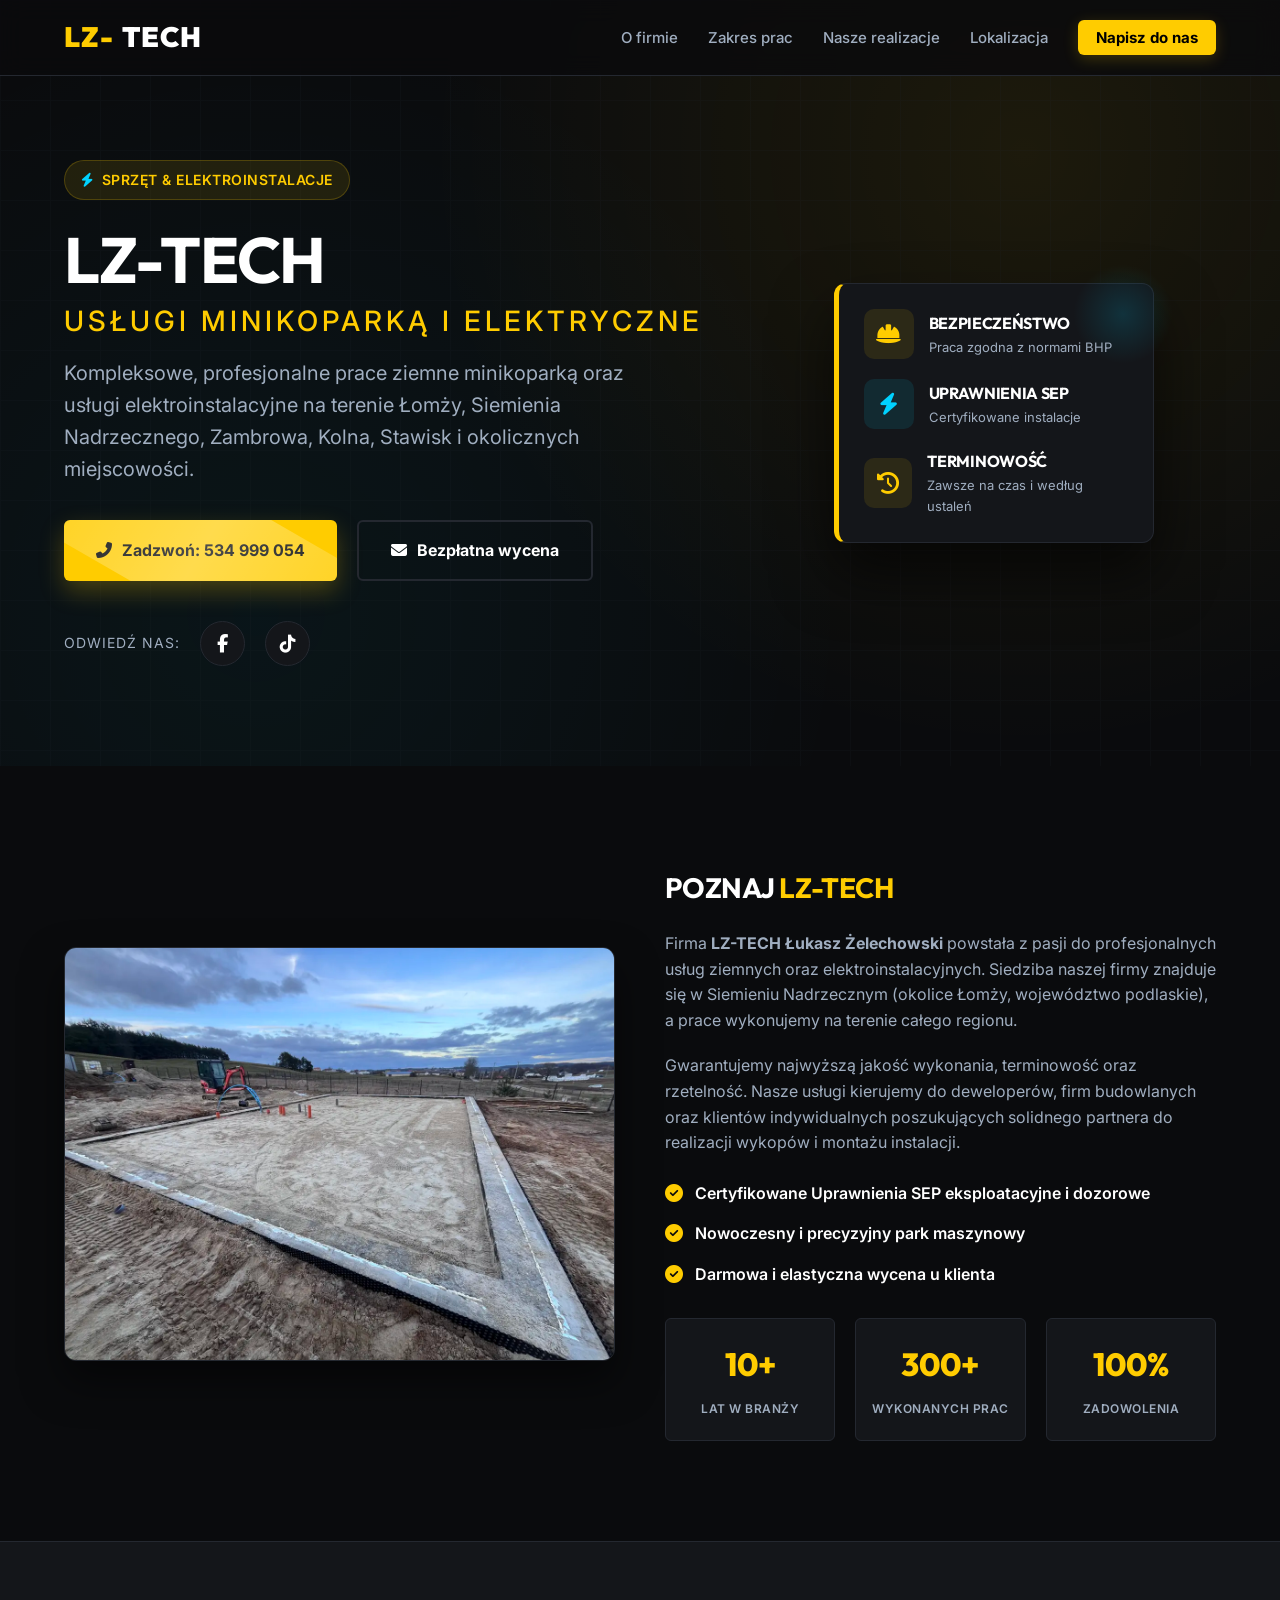
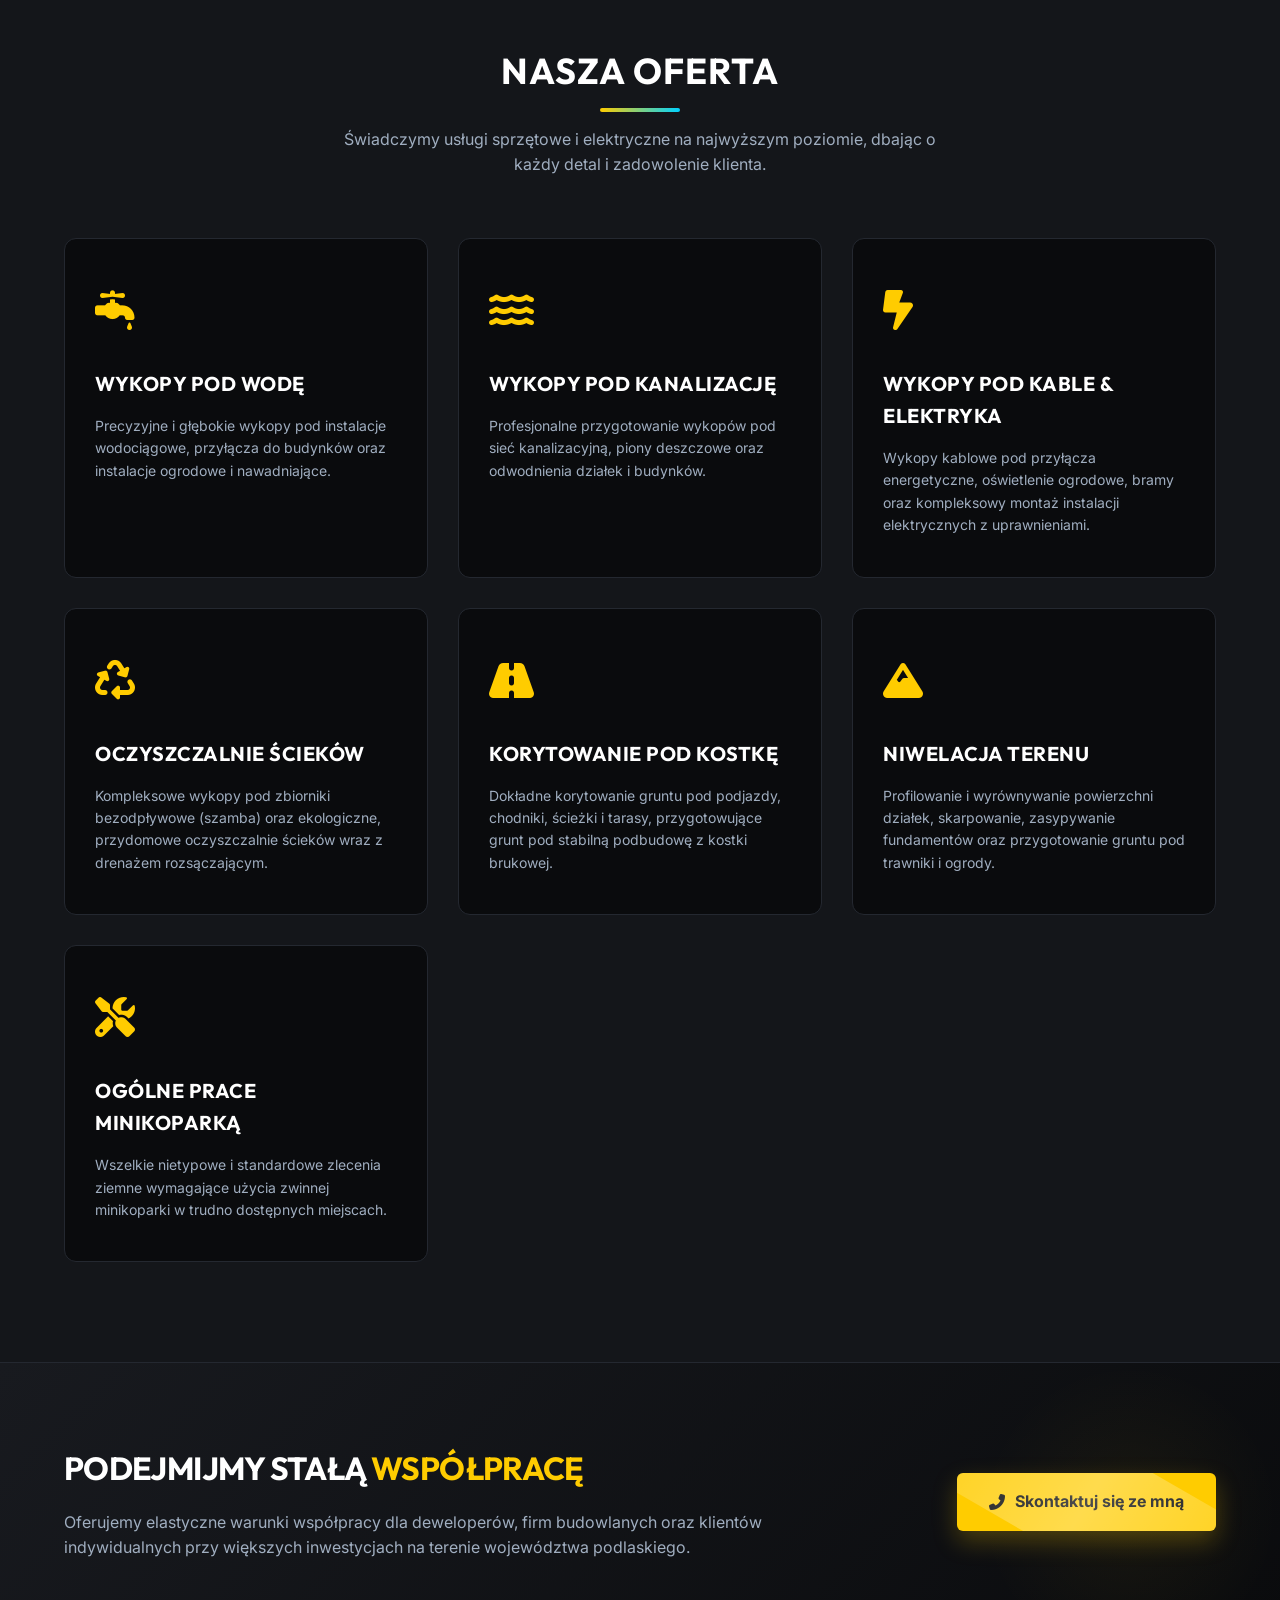
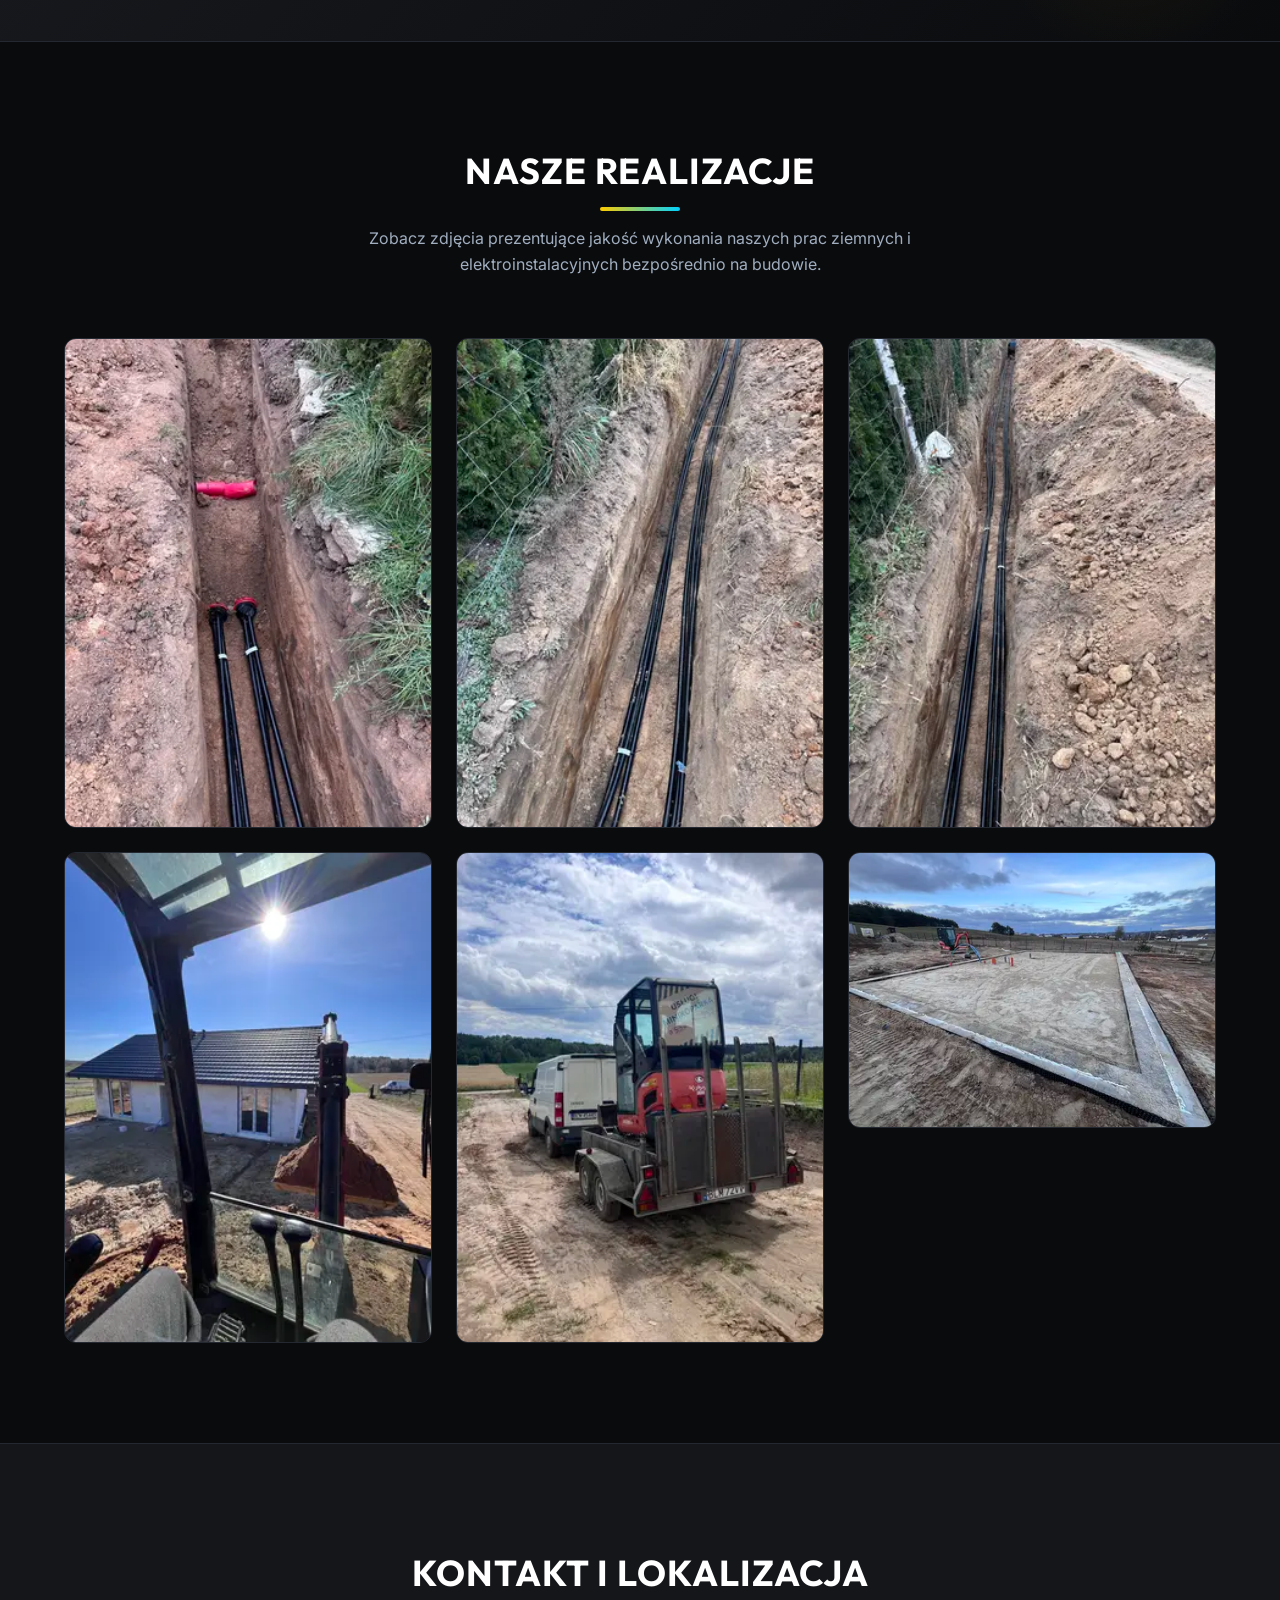
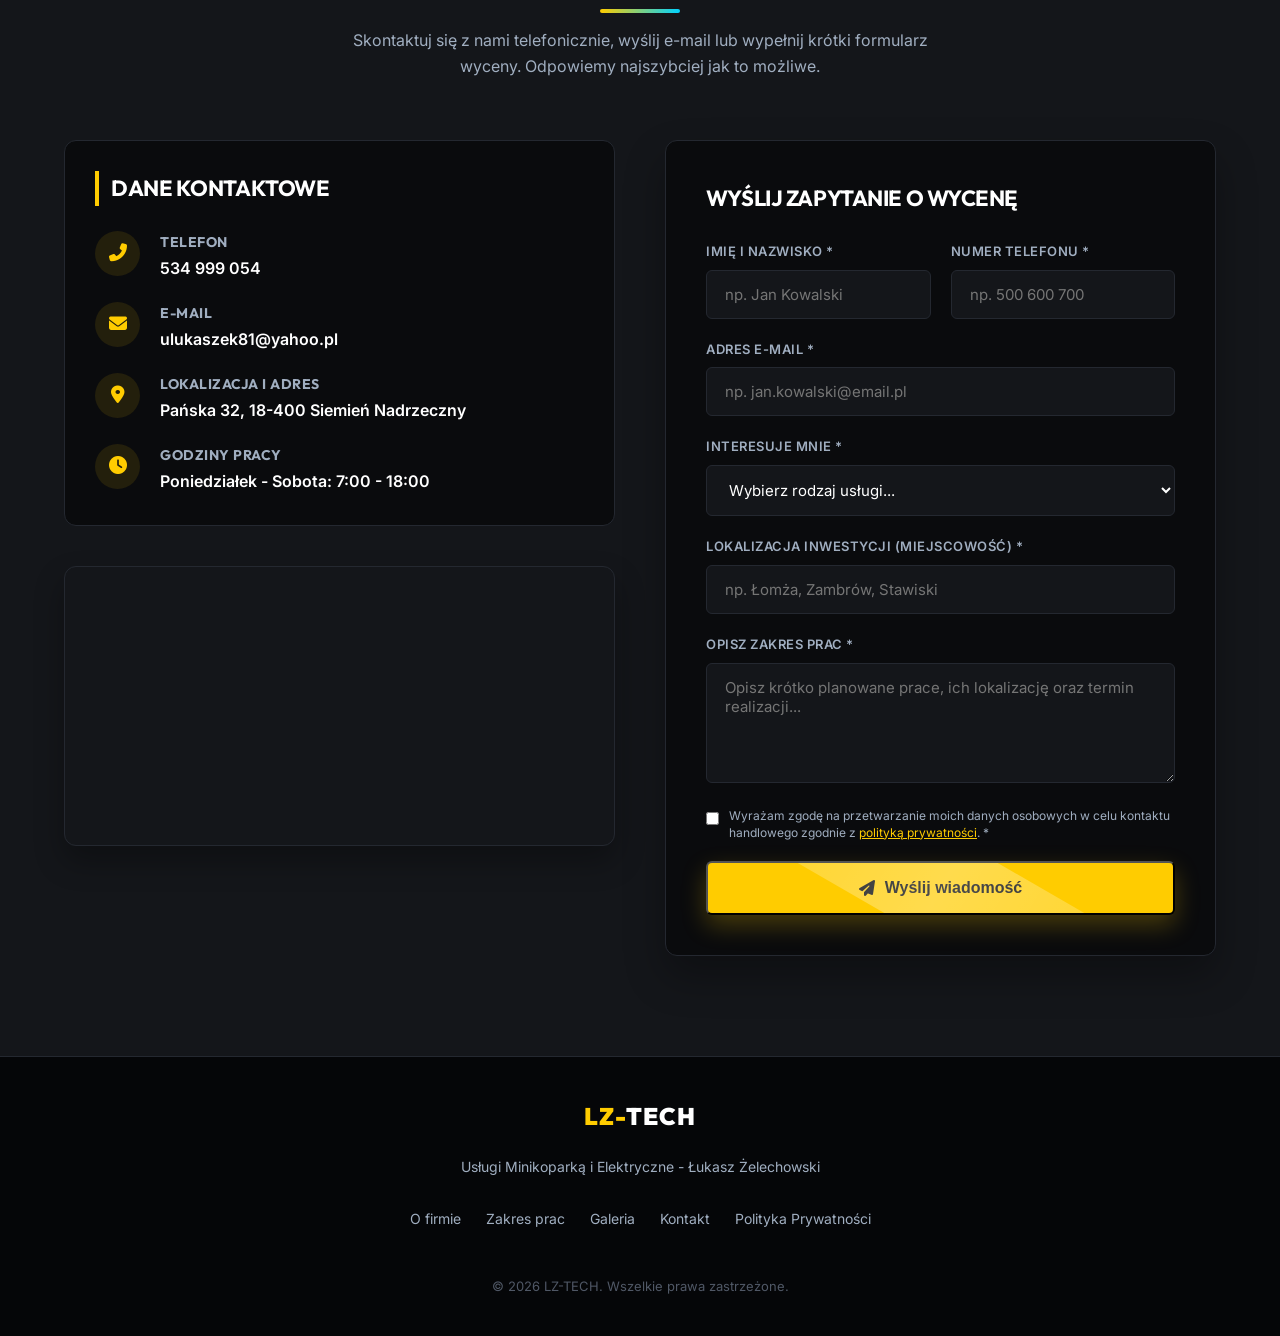
==== index.html @ 99813c1b "Add files via upload" ====
<!DOCTYPE html>
<html lang="pl">
<head>
    <meta charset="UTF-8">
    <meta name="viewport" content="width=device-width, initial-scale=1.0">
    <title>LZ-TECH - Usługi Minikoparką i Elektryczne | Łukasz Żelechowski</title>
    
    <!-- SEO Meta Tags -->
    <meta name="description" content="Profesjonalne usługi minikoparką i instalacje elektryczne. Wykopy pod przyłącza, kanalizację, kable, niwelacja terenu i kompleksowa elektryka. Zadzwoń: 534 999 054.">
    <meta name="keywords" content="minikoparka, usługi minikoparką, elektryk, usługi elektryczne, wykopy pod wodę, kanalizacja, kable, przyłącza elektryczne, niwelacja terenu, Siemień Nadrzeczny, podlaskie, łomża, zambrow, wysokie mazowieckie, stawiski, kolno, sztabin, grajewo, mońki">
    <meta name="author" content="Łukasz Żelechowski">
    <meta name="robots" content="index, follow">

    <!-- Fonts & Icons -->
    <link href="https://fonts.googleapis.com/css2?family=Inter:wght@300;400;500;600;700&family=Outfit:wght@400;600;700;800;900&display=swap" rel="stylesheet">
    <link rel="stylesheet" href="https://cdnjs.cloudflare.com/ajax/libs/font-awesome/6.5.1/css/all.min.css" integrity="sha512-DTOQO9RWCH3ppGqcWaEA1BIZOC6xxalwEsw9c2QQeAIftl+Vegovlnee1c9QX4TctnWMn13TZye+giMm8e2LwA==" crossorigin="anonymous" referrerpolicy="no-referrer" />

    <!-- External Stylesheet -->
    <link rel="stylesheet" href="style.css">

    <!-- Schema.org LocalBusiness Structured Data -->
    <script type="application/ld+json">
    {
      "@context": "https://schema.org",
      "@type": "LocalBusiness",
      "name": "LZ-TECH Łukasz Żelechowski",
      "image": "https://lz-tech.pages.dev/images/1.webp",
      "url": "https://lz-tech.pages.dev/",
      "telephone": "+48534999054",
      "email": "ulukaszek81@yahoo.pl",
      "address": {
        "@type": "PostalAddress",
        "streetAddress": "Pańska 32",
        "addressLocality": "Siemień Nadrzeczny",
        "postalCode": "18-400",
        "addressRegion": "podlaskie",
        "addressCountry": "PL"
      },
      "geo": {
        "@type": "GeoCoordinates",
        "latitude": "53.1311",
        "longitude": "22.1642"
      },
      "openingHoursSpecification": [
        {
          "@type": "OpeningHoursSpecification",
          "dayOfWeek": ["Monday","Tuesday","Wednesday","Thursday","Friday","Saturday"],
          "opens": "07:00",
          "closes": "18:00"
        }
      ],
      "priceRange": "$$",
      "serviceType": ["Usługi minikoparką", "Instalacje elektryczne", "Wykopy", "Niwelacja terenu", "Korytowanie pod kostkę"]
    }
    </script>

    <!-- Open Graph / Facebook -->
    <meta property="og:type" content="business.business">
    <meta property="og:title" content="LZ-TECH | Minikoparka Łomża, Wykopy, Elektryk Podlaskie">
    <meta property="og:description" content="Profesjonalne usługi minikoparką i instalacje elektryczne. Wykopy pod przyłącza, drenaże, kanalizację, kable. Łomża i okolice. Zadzwoń: 534 999 054.">
    <meta property="og:image" content="https://lz-tech.pages.dev/images/og-image.jpg">
    <meta property="og:url" content="https://lz-tech.pages.dev/">

    <!-- Twitter -->
    <meta name="twitter:card" content="summary_large_image">
    <meta name="twitter:title" content="LZ-TECH | Minikoparka Łomża, Wykopy, Elektryk Podlaskie">
    <meta name="twitter:description" content="Usługi minikoparką i instalacje elektryczne na terenie Łomży, Zambrowa i okolic.">
    <meta name="twitter:image" content="https://lz-tech.pages.dev/images/og-image.jpg">

    <!-- Favicon -->
    <link rel="icon" type="image/png" href="favicon.png">
    <link rel="apple-touch-icon" href="favicon.png">

    <!-- Preconnect / DNS Prefetch -->
    <link rel="preconnect" href="https://fonts.googleapis.com">
    <link rel="preconnect" href="https://fonts.gstatic.com" crossorigin>
    <link rel="preconnect" href="https://cdnjs.cloudflare.com" crossorigin>
    <link rel="dns-prefetch" href="https://maps.googleapis.com">
    <link rel="dns-prefetch" href="https://maps.google.com">
</head>
<body>

    <!-- Nawigacja -->
    <nav id="navbar">
        <div class="container nav-container">
            <a href="#" class="logo">LZ-<span>TECH</span></a>
            <button class="menu-toggle" id="menuToggle" aria-label="Przełącz menu">
                <i class="fas fa-bars"></i>
            </button>
            <ul class="nav-links" id="navLinks">
                <li><a href="#o-firmie">O firmie</a></li>
                <li><a href="#uslugi">Zakres prac</a></li>
                <li><a href="#galeria">Nasze realizacje</a></li>
                <li><a href="#kontakt">Lokalizacja</a></li>
                <li><a href="#kontakt-form" class="nav-btn">Napisz do nas</a></li>
            </ul>
        </div>
    </nav>

    <!-- Sekcja Hero -->
    <header class="hero">
        <div class="container hero-content">
            <div class="hero-text">
                <div class="hero-badge">
                    <i class="fas fa-bolt"></i> Sprzęt & Elektroinstalacje
                </div>
                <h1>LZ-TECH<span>Usługi Minikoparką i Elektryczne</span></h1>
                <p class="lead">Kompleksowe, profesjonalne prace ziemne minikoparką oraz usługi elektroinstalacyjne na terenie Łomży, Siemienia Nadrzecznego, Zambrowa, Kolna, Stawisk i okolicznych miejscowości.</p>
                <div class="hero-actions">
                    <a href="tel:534999054" class="btn btn-primary">
                        <i class="fas fa-phone-alt"></i> Zadzwoń: 534 999 054
                    </a>
                    <a href="#kontakt-form" class="btn btn-secondary">
                        <i class="fas fa-envelope"></i> Bezpłatna wycena
                    </a>
                </div>
                <div class="hero-socials">
                    <span>Odwiedź nas:</span>
                    <a href="https://www.facebook.com/profile.php?id=100002462607617&locale=pl_PL" target="_blank" rel="noopener noreferrer" class="social-link" aria-label="Facebook">
                        <i class="fab fa-facebook-f"></i>
                    </a>
                    <a href="https://www.tiktok.com/@badnewsakasz?_r=1&_t=ZN-97qMqDeiDck" target="_blank" rel="noopener noreferrer" class="social-link" aria-label="TikTok">
                        <i class="fab fa-tiktok"></i>
                    </a>
                </div>
            </div>
            
            <div class="hero-graphic">
                <div class="graphic-badge">
                    <div class="graphic-item">
                        <div class="graphic-icon"><i class="fas fa-hard-hat"></i></div>
                        <div class="graphic-details">
                            <h4>Bezpieczeństwo</h4>
                            <p>Praca zgodna z normami BHP</p>
                        </div>
                    </div>
                    <div class="graphic-item">
                        <div class="graphic-icon blue"><i class="fas fa-bolt"></i></div>
                        <div class="graphic-details">
                            <h4>Uprawnienia SEP</h4>
                            <p>Certyfikowane instalacje</p>
                        </div>
                    </div>
                    <div class="graphic-item">
                        <div class="graphic-icon"><i class="fas fa-history"></i></div>
                        <div class="graphic-details">
                            <h4>Terminowość</h4>
                            <p>Zawsze na czas i według ustaleń</p>
                        </div>
                    </div>
                </div>
            </div>
        </div>
    </header>

    <main>
        <!-- Sekcja O Firmie -->
        <section id="o-firmie" class="about-sec">
            <div class="container">
                <div class="about-grid">
                    <div class="about-img-container reveal">
                        <img src="images/IMG_2019.webp" alt="Łukasz Żelechowski LZ-TECH - Usługi Minikoparką i Instalacje Elektryczne" width="600" height="450" loading="lazy">
                    </div>
                    <div class="about-text reveal">
                        <h3>Poznaj <span>LZ-TECH</span></h3>
                        <p>Firma <strong>LZ-TECH Łukasz Żelechowski</strong> powstała z pasji do profesjonalnych usług ziemnych oraz elektroinstalacyjnych. Siedziba naszej firmy znajduje się w Siemieniu Nadrzecznym (okolice Łomży, województwo podlaskie), a prace wykonujemy na terenie całego regionu.</p>
                        <p>Gwarantujemy najwyższą jakość wykonania, terminowość oraz rzetelność. Nasze usługi kierujemy do deweloperów, firm budowlanych oraz klientów indywidualnych poszukujących solidnego partnera do realizacji wykopów i montażu instalacji.</p>
                        
                        <div class="about-features">
                            <div class="about-feature-item">
                                <i class="fas fa-check-circle"></i>
                                <span>Certyfikowane Uprawnienia SEP eksploatacyjne i dozorowe</span>
                            </div>
                            <div class="about-feature-item">
                                <i class="fas fa-check-circle"></i>
                                <span>Nowoczesny i precyzyjny park maszynowy</span>
                            </div>
                            <div class="about-feature-item">
                                <i class="fas fa-check-circle"></i>
                                <span>Darmowa i elastyczna wycena u klienta</span>
                            </div>
                        </div>

                        <div class="about-counters">
                            <div class="counter-card">
                                <span class="number">10+</span>
                                <span class="label">Lat w branży</span>
                            </div>
                            <div class="counter-card">
                                <span class="number">300+</span>
                                <span class="label">Wykonanych prac</span>
                            </div>
                            <div class="counter-card">
                                <span class="number">100%</span>
                                <span class="label">Zadowolenia</span>
                            </div>
                        </div>
                    </div>
                </div>
            </div>
        </section>

        <!-- Sekcja Usług -->
        <section id="uslugi" class="services">
            <div class="container">
                <div class="section-header reveal">
                    <h2>Nasza Oferta</h2>
                    <p>Świadczymy usługi sprzętowe i elektryczne na najwyższym poziomie, dbając o każdy detal i zadowolenie klienta.</p>
                </div>
                
                <div class="services-grid">
                    <div class="service-card reveal">
                        <div class="card-icon"><i class="fas fa-faucet-drip"></i></div>
                        <h3>Wykopy pod wodę</h3>
                        <p>Precyzyjne i głębokie wykopy pod instalacje wodociągowe, przyłącza do budynków oraz instalacje ogrodowe i nawadniające.</p>
                    </div>
                    
                    <div class="service-card reveal">
                        <div class="card-icon"><i class="fas fa-water"></i></div>
                        <h3>Wykopy pod kanalizację</h3>
                        <p>Profesjonalne przygotowanie wykopów pod sieć kanalizacyjną, piony deszczowe oraz odwodnienia działek i budynków.</p>
                    </div>
                    
                    <div class="service-card electrical reveal">
                        <div class="card-icon"><i class="fas fa-bolt-lightning"></i></div>
                        <h3>Wykopy pod kable & Elektryka</h3>
                        <p>Wykopy kablowe pod przyłącza energetyczne, oświetlenie ogrodowe, bramy oraz kompleksowy montaż instalacji elektrycznych z uprawnieniami.</p>
                    </div>
                    
                    <div class="service-card reveal">
                        <div class="card-icon"><i class="fas fa-recycle"></i></div>
                        <h3>Oczyszczalnie ścieków</h3>
                        <p>Kompleksowe wykopy pod zbiorniki bezodpływowe (szamba) oraz ekologiczne, przydomowe oczyszczalnie ścieków wraz z drenażem rozsączającym.</p>
                    </div>
                    
                    <div class="service-card reveal">
                        <div class="card-icon"><i class="fas fa-road"></i></div>
                        <h3>Korytowanie pod kostkę</h3>
                        <p>Dokładne korytowanie gruntu pod podjazdy, chodniki, ścieżki i tarasy, przygotowujące grunt pod stabilną podbudowę z kostki brukowej.</p>
                    </div>
                    
                    <div class="service-card reveal">
                        <div class="card-icon"><i class="fas fa-mountain"></i></div>
                        <h3>Niwelacja terenu</h3>
                        <p>Profilowanie i wyrównywanie powierzchni działek, skarpowanie, zasypywanie fundamentów oraz przygotowanie gruntu pod trawniki i ogrody.</p>
                    </div>
                    
                    <div class="service-card reveal">
                        <div class="card-icon"><i class="fas fa-screwdriver-wrench"></i></div>
                        <h3>Ogólne prace minikoparką</h3>
                        <p>Wszelkie nietypowe i standardowe zlecenia ziemne wymagające użycia zwinnej minikoparki w trudno dostępnych miejscach.</p>
                    </div>
                </div>
            </div>
        </section>

        <!-- Baner informacyjny -->
        <section class="info-banner-sec">
            <div class="container banner-content">
                <div class="banner-text reveal">
                    <h3>Podejmijmy stałą <span>współpracę</span></h3>
                    <p>Oferujemy elastyczne warunki współpracy dla deweloperów, firm budowlanych oraz klientów indywidualnych przy większych inwestycjach na terenie województwa podlaskiego.</p>
                </div>
                <div class="banner-btn reveal">
                    <a href="tel:534999054" class="btn btn-primary">
                        <i class="fas fa-phone-alt"></i> Skontaktuj się ze mną
                    </a>
                </div>
            </div>
        </section>

        <!-- Sekcja Galeria -->
        <section id="galeria" class="gallery-sec">
            <div class="container">
                <div class="section-header reveal">
                    <h2>Nasze realizacje</h2>
                    <p>Zobacz zdjęcia prezentujące jakość wykonania naszych prac ziemnych i elektroinstalacyjnych bezpośrednio na budowie.</p>
                </div>
                
                <div class="gallery-grid">
                    <!-- Obrazek 1 -->
                    <div class="gallery-item reveal" data-full="images/1.webp" data-caption="Precyzyjne korytowanie minikoparką pod podjazd">
                        <img src="images/1_thumb.webp" alt="Wykopy minikoparką pod podjazd i kostkę brukową" loading="lazy" width="600" height="800">
                        <div class="gallery-icon-zoom"><i class="fas fa-search-plus"></i></div>
                        <div class="gallery-overlay">
                            <div class="gallery-caption">
                                <h4>Korytowanie pod podjazd</h4>
                                <p>Prace ziemne</p>
                            </div>
                        </div>
                    </div>
                    
                    <!-- Obrazek 2 -->
                    <div class="gallery-item reveal" data-full="images/2.webp" data-caption="Wykopy pod instalację wodno-kanalizacyjną na działce">
                        <img src="images/2_thumb.webp" alt="Wykop liniowy pod przyłącze wodno-kanalizacyjne" loading="lazy" width="600" height="800">
                        <div class="gallery-icon-zoom"><i class="fas fa-search-plus"></i></div>
                        <div class="gallery-overlay">
                            <div class="gallery-caption">
                                <h4>Przyłącza wodno-kanalizacyjne</h4>
                                <p>Instalacje zewnętrzne</p>
                            </div>
                        </div>
                    </div>
                    
                    <!-- Obrazek 3 -->
                    <div class="gallery-item reveal" data-full="images/3.webp" data-caption="Niwelacja i przygotowanie terenu pod zabudowę i ogród">
                        <img src="images/3_thumb.webp" alt="Wyrównywanie i niwelowanie gruntu minikoparką" loading="lazy" width="600" height="800">
                        <div class="gallery-icon-zoom"><i class="fas fa-search-plus"></i></div>
                        <div class="gallery-overlay">
                            <div class="gallery-caption">
                                <h4>Niwelacja terenu</h4>
                                <p>Kształtowanie krajobrazu</p>
                            </div>
                        </div>
                    </div>
                    
                    <!-- Obrazek 4 -->
                    <div class="gallery-item reveal" data-full="images/4.webp" data-caption="Instalacja drenażu rozsączającego przydomowej oczyszczalni">
                        <img src="images/4_thumb.webp" alt="Montaż przydomowej oczyszczalni ścieków" loading="lazy" width="600" height="800">
                        <div class="gallery-icon-zoom"><i class="fas fa-search-plus"></i></div>
                        <div class="gallery-overlay">
                            <div class="gallery-caption">
                                <h4>Montaż oczyszczalni ścieków</h4>
                                <p>Ekologiczne rozwiązania</p>
                            </div>
                        </div>
                    </div>
                    
                    <!-- Obrazek 5 -->
                    <div class="gallery-item reveal" data-full="images/5.webp" data-caption="Wykop fundamentowy minikoparką pod ogrodzenie i mur">
                        <img src="images/5_thumb.webp" alt="Wykopy pod fundamenty ogrodzenia" loading="lazy" width="600" height="800">
                        <div class="gallery-icon-zoom"><i class="fas fa-search-plus"></i></div>
                        <div class="gallery-overlay">
                            <div class="gallery-caption">
                                <h4>Wykop pod fundament ogrodzenia</h4>
                                <p>Fundamentowanie</p>
                            </div>
                        </div>
                    </div>
                    
                    <!-- Obrazek 6 (Horizontal) -->
                    <div class="gallery-item landscape reveal" data-full="images/IMG_2019.webp" data-caption="Prace elektroinstalacyjne i montaż szafy rozdzielczej w budynku">
                        <img src="images/IMG_2019_thumb.webp" alt="Montaż tablicy rozdzielczej oraz okablowanie w domu jednorodzinnym" loading="lazy" width="800" height="600">
                        <div class="gallery-icon-zoom"><i class="fas fa-search-plus"></i></div>
                        <div class="gallery-overlay">
                            <div class="gallery-caption">
                                <h4>Montaż rozdzielnicy elektrycznej</h4>
                                <p>Instalacje elektryczne</p>
                            </div>
                        </div>
                    </div>
                </div>
            </div>
        </section>

        <!-- Sekcja Kontakt -->
        <section id="kontakt" class="contact-sec">
            <div class="container">
                <div class="section-header reveal">
                    <h2>Kontakt i Lokalizacja</h2>
                    <p>Skontaktuj się z nami telefonicznie, wyślij e-mail lub wypełnij krótki formularz wyceny. Odpowiemy najszybciej jak to możliwe.</p>
                </div>
                
                <div class="contact-layout">
                    <!-- Lewa kolumna: Informacje i Mapa -->
                    <div class="contact-info reveal">
                        <div class="info-card">
                            <h3>Dane kontaktowe</h3>
                            <div class="info-items">
                                <div class="info-item">
                                    <div class="info-icon"><i class="fas fa-phone-alt"></i></div>
                                    <div class="info-item-content">
                                        <h4>Telefon</h4>
                                        <a href="tel:534999054">534 999 054</a>
                                    </div>
                                </div>
                                <div class="info-item">
                                    <div class="info-icon"><i class="fas fa-envelope"></i></div>
                                    <div class="info-item-content">
                                        <h4>E-mail</h4>
                                         <!-- Adres email zabezpieczony przed scraperami (obfuskacja) -->
                                         <a href="#" id="emailLink" style="unicode-bidi: bidi-override; direction: rtl;">lp.oohay@18kezsakulu</a>
                                    </div>
                                </div>
                                <div class="info-item">
                                    <div class="info-icon"><i class="fas fa-map-marker-alt"></i></div>
                                    <div class="info-item-content">
                                        <h4>Lokalizacja i adres</h4>
                                        <p>Pańska 32, 18-400 Siemień Nadrzeczny</p>
                                    </div>
                                </div>
                                <div class="info-item">
                                    <div class="info-icon"><i class="fas fa-clock"></i></div>
                                    <div class="info-item-content">
                                        <h4>Godziny pracy</h4>
                                        <p>Poniedziałek - Sobota: 7:00 - 18:00</p>
                                    </div>
                                </div>
                            </div>
                        </div>
                        
                        <!-- Mapa Google -->
                        <div class="map-wrapper">
                            <iframe 
                                src="https://maps.google.com/maps?q=Pa%C5%84ska%2032%2C%2018-400%20Siemie%C5%84%20Nadrzeczny&t=&z=14&ie=UTF8&iwloc=&output=embed" 
                                allowfullscreen="" 
                                loading="lazy" 
                                referrerpolicy="no-referrer-when-downgrade"
                                aria-label="Mapa z lokalizacją firmy LZ-TECH w Siemieniu Nadrzecznym"></iframe>
                        </div>
                    </div>
                    
                    <!-- Prawa kolumna: Formularz kontaktowy -->
                    <div id="kontakt-form" class="contact-form-container reveal">
                        <h3>Wyślij zapytanie o wycenę</h3>
                        
                        <!-- Formularz właściwy -->
                        <form class="contact-form" id="contactForm" action="https://formspree.io/f/YOUR_FORM_ID_HERE" method="POST" novalidate>
                            <div class="form-row">
                                <div class="form-group">
                                    <label for="formName">Imię i nazwisko *</label>
                                    <input type="text" name="name" id="formName" class="form-control" placeholder="np. Jan Kowalski" required>
                                </div>
                                <div class="form-group">
                                    <label for="formPhone">Numer telefonu *</label>
                                    <input type="tel" name="phone" id="formPhone" class="form-control" placeholder="np. 500 600 700" required>
                                </div>
                            </div>
                            
                            <div class="form-group">
                                <label for="formEmail">Adres e-mail *</label>
                                <input type="email" name="email" id="formEmail" class="form-control" placeholder="np. jan.kowalski@email.pl" required>
                            </div>
                            
                            <div class="form-group">
                                <label for="formService">Interesuje mnie *</label>
                                <select name="service" id="formService" class="form-control" required>
                                    <option value="" disabled selected>Wybierz rodzaj usługi...</option>
                                    <option value="minikoparka">Prace ziemne / Minikoparka</option>
                                    <option value="elektryka">Instalacje elektryczne</option>
                                    <option value="kompleksowo">Usługa kompleksowa (koparka + elektryka)</option>
                                    <option value="inne">Inny temat</option>
                                </select>
                            </div>

                            <div class="form-group">
                                <label for="formLocation">Lokalizacja inwestycji (miejscowość) *</label>
                                <input type="text" name="lokalizacja" id="formLocation" class="form-control" placeholder="np. Łomża, Zambrów, Stawiski" required>
                            </div>
                            
                            <div class="form-group">
                                <label for="formMessage">Opisz zakres prac *</label>
                                <textarea name="message" id="formMessage" class="form-control" placeholder="Opisz krótko planowane prace, ich lokalizację oraz termin realizacji..." required></textarea>
                            </div>
                            
                            <div class="form-group checkbox-group">
                                <input type="checkbox" name="privacy" id="formPrivacy" required>
                                <label for="formPrivacy">Wyrażam zgodę na przetwarzanie moich danych osobowych w celu kontaktu handlowego zgodnie z <a href="polityka-prywatnosci.html" target="_blank">polityką prywatności</a>. *</label>
                            </div>
                            
                            <button type="submit" class="btn btn-primary">
                                <i class="fas fa-paper-plane"></i> Wyślij wiadomość
                            </button>
                        </form>
                        
                        <!-- Karta sukcesu po wysłaniu -->
                        <div class="form-success-card" id="formSuccess">
                            <div class="success-icon"><i class="fas fa-check"></i></div>
                            <h4>Wiadomość wysłana!</h4>
                            <p>Dziękujemy za kontakt. Skontaktujemy się z Tobą telefonicznie lub mailowo w celu omówienia szczegółów wyceny.</p>
                            <button class="btn btn-secondary" id="btnShowForm">Napisz kolejną wiadomość</button>
                        </div>
                    </div>
                </div>
            </div>
        </section>
    </main>

    <!-- Stopka -->
    <footer>
        <div class="container footer-content">
            <a href="#" class="footer-logo">LZ-<span>TECH</span></a>
            <p>Usługi Minikoparką i Elektryczne - Łukasz Żelechowski</p>
            <ul class="footer-links">
                <li><a href="#o-firmie">O firmie</a></li>
                <li><a href="#uslugi">Zakres prac</a></li>
                <li><a href="#galeria">Galeria</a></li>
                <li><a href="#kontakt">Kontakt</a></li>
                <li><a href="polityka-prywatnosci.html">Polityka Prywatności</a></li>
            </ul>
            <p style="margin-top: 15px; font-size: 13px; color: #505866;">&copy; 2026 LZ-TECH. Wszelkie prawa zastrzeżone.</p>
        </div>
    </footer>

    <!-- Przycisk powrotu na górę -->
    <a href="#" class="back-to-top" id="backToTop" aria-label="Wróć na górę">
        <i class="fas fa-chevron-up"></i>
    </a>

    <!-- Natywne okno modalne Lightbox (<dialog>) -->
    <!-- closedby="any" umożliwia zamknięcie przez kliknięcie na backdrop lub naciśnięcie Esc -->
    <dialog id="lightbox" aria-label="Powiększenie obrazu galerii">
        <div class="dialog-content">
            <button class="close-btn" id="lightboxClose" aria-label="Zamknij podgląd"><i class="fas fa-times"></i></button>
            <img id="lightboxImg" src="" alt="Powiększone zdjęcie realizacji">
            <div class="dialog-caption" id="lightboxCaption">Opis zdjęcia</div>
        </div>
    </dialog>

    <!-- Mobilny Sticky Call Button (Sticky CTA) -->
    <div class="sticky-cta">
        <a href="tel:534999054" class="btn btn-primary">
            <i class="fas fa-phone-alt"></i> Zadzwoń: 534 999 054
        </a>
    </div>

    <!-- Skrypty JavaScript -->
    <script src="script.js"></script>
</body>
</html>
---- style.css ----
/* -- 1. Definicja Zmiennych Globalnych -- */
:root {
    --color-primary: #ffcc00; /* Głęboki żółty ostrzegawczy */
    --color-primary-hover: #e6b800;
    --color-accent: #00d2ff;  /* Elektryczny błękit do kontrastu */
    --color-bg-dark: #0a0b0d;
    --color-bg-card: #14161a;
    --color-bg-card-hover: #1e2229;
    --color-text-main: #ffffff;
    --color-text-sub: #a0aec0;
    --color-border: #242830;
    --color-black: #000000;
    
    --border-radius-sm: 6px;
    --border-radius-md: 12px;
    --border-radius-lg: 20px;
    
    --transition-smooth: all 0.3s cubic-bezier(0.4, 0, 0.2, 1);
    --font-headings: 'Outfit', sans-serif;
    --font-body: 'Inter', sans-serif;
}

/* -- 2. Globalny Reset -- */
* {
    box-sizing: border-box;
    margin: 0;
    padding: 0;
}

html {
    scroll-behavior: smooth;
    scrollbar-width: thin;
    scrollbar-color: var(--color-primary) var(--color-bg-dark);
}

/* Custom Scrollbar */
::-webkit-scrollbar {
    width: 8px;
}
::-webkit-scrollbar-track {
    background: var(--color-bg-dark);
}
::-webkit-scrollbar-thumb {
    background: var(--color-primary);
    border-radius: 4px;
}
::-webkit-scrollbar-thumb:hover {
    background: var(--color-primary-hover);
}

body {
    background-color: var(--color-bg-dark);
    color: var(--color-text-main);
    font-family: var(--font-body);
    line-height: 1.6;
    -webkit-font-smoothing: antialiased;
    -moz-osx-font-smoothing: grayscale;
    overflow-x: hidden;
}

/* -- 3. Typografia & Kontenery -- */
h1, h2, h3, h4 {
    font-family: var(--font-headings);
    font-weight: 700;
    letter-spacing: -0.02em;
}

.container {
    max-width: 1200px;
    margin: 0 auto;
    padding: 0 24px;
}

.section-header {
    text-align: center;
    margin-bottom: 60px;
}

.section-header h2 {
    font-size: 36px;
    text-transform: uppercase;
    letter-spacing: 1px;
    color: var(--color-text-main);
    position: relative;
    display: inline-block;
    padding-bottom: 12px;
}

.section-header h2::after {
    content: '';
    position: absolute;
    bottom: 0;
    left: 50%;
    transform: translateX(-50%);
    width: 80px;
    height: 4px;
    background: linear-gradient(90deg, var(--color-primary) 0%, var(--color-accent) 100%);
    border-radius: 2px;
}

.section-header p {
    color: var(--color-text-sub);
    font-size: 16px;
    margin-top: 15px;
    max-width: 600px;
    margin-left: auto;
    margin-right: auto;
}

/* -- 4. Nawigacja (Sticky Navbar) -- */
nav {
    position: fixed;
    top: 0;
    left: 0;
    width: 100%;
    z-index: 100;
    background: rgba(10, 11, 13, 0.8);
    backdrop-filter: blur(12px);
    border-bottom: 1px solid var(--color-border);
    transition: var(--transition-smooth);
}

nav.scrolled {
    padding: 10px 0;
    background: rgba(10, 11, 13, 0.95);
    box-shadow: 0 10px 30px rgba(0, 0, 0, 0.5);
}

.nav-container {
    display: flex;
    justify-content: space-between;
    align-items: center;
    padding: 15px 24px;
    transition: var(--transition-smooth);
}

.logo {
    font-family: var(--font-headings);
    font-size: 28px;
    font-weight: 900;
    color: var(--color-primary);
    text-decoration: none;
    letter-spacing: 1px;
    display: flex;
    align-items: center;
    gap: 8px;
}

.logo span {
    color: var(--color-text-main);
}

.nav-links {
    display: flex;
    list-style: none;
    gap: 30px;
    align-items: center;
}

.nav-links a {
    text-decoration: none;
    color: var(--color-text-sub);
    font-weight: 500;
    font-size: 15px;
    transition: var(--transition-smooth);
    position: relative;
    padding: 5px 0;
}

.nav-links a:hover {
    color: var(--color-primary);
}

.nav-links a::after {
    content: '';
    position: absolute;
    bottom: 0;
    left: 0;
    width: 0;
    height: 2px;
    background-color: var(--color-primary);
    transition: var(--transition-smooth);
}

.nav-links a:hover::after {
    width: 100%;
}

.nav-btn {
    background: var(--color-primary);
    color: var(--color-black) !important;
    padding: 8px 18px !important;
    border-radius: var(--border-radius-sm);
    font-weight: 700 !important;
    box-shadow: 0 4px 15px rgba(255, 204, 0, 0.2);
}

.nav-btn:hover {
    background: var(--color-primary-hover);
    transform: translateY(-2px);
}

.nav-btn::after {
    display: none !important;
}

/* Mobile Menu Toggle */
.menu-toggle {
    display: none;
    background: none;
    border: none;
    color: var(--color-text-main);
    font-size: 24px;
    cursor: pointer;
}

/* -- 5. Hero Section (Sekcja Główna) -- */
.hero {
    padding: 160px 0 100px 0;
    background: radial-gradient(circle at 80% 20%, rgba(255, 204, 0, 0.08) 0%, transparent 50%),
                radial-gradient(circle at 20% 80%, rgba(0, 210, 255, 0.05) 0%, transparent 50%),
                var(--color-bg-dark);
    position: relative;
    overflow: hidden;
}

/* Background grid effect */
.hero::before {
    content: '';
    position: absolute;
    top: 0;
    left: 0;
    width: 100%;
    height: 100%;
    background-image: linear-gradient(var(--color-border) 1px, transparent 1px),
                      linear-gradient(90deg, var(--color-border) 1px, transparent 1px);
    background-size: 50px 50px;
    opacity: 0.15;
    pointer-events: none;
}

.hero-content {
    display: grid;
    grid-template-columns: 1.2fr 0.8fr;
    gap: 40px;
    align-items: center;
}

.hero-text {
    position: relative;
    z-index: 2;
}

.hero-badge {
    display: inline-flex;
    align-items: center;
    gap: 8px;
    background: rgba(255, 204, 0, 0.1);
    border: 1px solid rgba(255, 204, 0, 0.2);
    color: var(--color-primary);
    padding: 8px 16px;
    border-radius: 30px;
    font-size: 14px;
    font-weight: 600;
    text-transform: uppercase;
    letter-spacing: 0.5px;
    margin-bottom: 25px;
}

.hero-badge i {
    color: var(--color-accent);
}

.hero h1 {
    font-size: 64px;
    line-height: 1.1;
    margin-bottom: 20px;
    text-transform: uppercase;
}

.hero h1 span {
    color: var(--color-primary);
    display: block;
    font-size: 28px;
    letter-spacing: 4px;
    margin-top: 10px;
    font-family: var(--font-body);
    font-weight: 500;
    text-shadow: none;
}

.hero p.lead {
    font-size: 20px;
    color: var(--color-text-sub);
    margin-bottom: 35px;
    max-width: 600px;
}

.hero-actions {
    display: flex;
    gap: 20px;
    margin-bottom: 40px;
    flex-wrap: wrap;
}

.btn {
    display: inline-flex;
    align-items: center;
    justify-content: center;
    padding: 16px 32px;
    font-size: 16px;
    font-weight: 700;
    text-decoration: none;
    border-radius: var(--border-radius-sm);
    transition: var(--transition-smooth);
    cursor: pointer;
    gap: 10px;
}

.btn-primary {
    background-color: var(--color-primary);
    color: var(--color-black);
    box-shadow: 0 10px 25px rgba(255, 204, 0, 0.25);
    position: relative;
    overflow: hidden;
}

.btn-primary::after {
    content: '';
    position: absolute;
    top: -50%;
    left: -50%;
    width: 200%;
    height: 200%;
    background: linear-gradient(
        to right,
        rgba(255, 255, 255, 0) 0%,
        rgba(255, 255, 255, 0.3) 50%,
        rgba(255, 255, 255, 0) 100%
    );
    transform: rotate(30deg);
    animation: shine 3s infinite;
}

@keyframes shine {
    0% { left: -100%; }
    10% { left: 100%; }
    100% { left: 100%; }
}

.btn-primary:hover {
    background-color: var(--color-primary-hover);
    transform: translateY(-3px);
    box-shadow: 0 15px 30px rgba(255, 204, 0, 0.35);
}

.btn-secondary {
    background-color: transparent;
    color: var(--color-text-main);
    border: 2px solid var(--color-border);
}

.btn-secondary:hover {
    border-color: var(--color-primary);
    color: var(--color-primary);
    transform: translateY(-3px);
    background: rgba(255, 204, 0, 0.02);
}

.hero-socials {
    display: flex;
    align-items: center;
    gap: 20px;
}

.hero-socials span {
    color: var(--color-text-sub);
    font-size: 14px;
    text-transform: uppercase;
    letter-spacing: 1px;
}

.social-link {
    width: 45px;
    height: 45px;
    border-radius: 50%;
    background: var(--color-bg-card);
    border: 1px solid var(--color-border);
    display: inline-flex;
    align-items: center;
    justify-content: center;
    color: var(--color-text-main);
    text-decoration: none;
    transition: var(--transition-smooth);
    font-size: 18px;
}

.social-link:hover {
    background: var(--color-primary);
    color: var(--color-black);
    border-color: var(--color-primary);
    transform: translateY(-3px) rotate(8deg);
}

/* Hero Graphic Illustration (Decorative) */
.hero-graphic {
    position: relative;
    display: flex;
    justify-content: center;
    align-items: center;
}

.graphic-badge {
    background: var(--color-bg-card);
    border: 1px solid var(--color-border);
    padding: 25px;
    border-radius: var(--border-radius-md);
    box-shadow: 0 30px 60px rgba(0, 0, 0, 0.6);
    display: flex;
    flex-direction: column;
    gap: 20px;
    max-width: 320px;
    position: relative;
    z-index: 2;
    border-left: 5px solid var(--color-primary);
}

.graphic-badge::before {
    content: '';
    position: absolute;
    top: -20px;
    right: -20px;
    width: 100px;
    height: 100px;
    background: radial-gradient(circle, rgba(0, 210, 255, 0.15) 0%, transparent 70%);
    z-index: -1;
}

.graphic-item {
    display: flex;
    align-items: center;
    gap: 15px;
}

.graphic-icon {
    width: 50px;
    height: 50px;
    border-radius: 10px;
    background: rgba(255, 204, 0, 0.1);
    color: var(--color-primary);
    display: flex;
    align-items: center;
    justify-content: center;
    font-size: 22px;
}

.graphic-icon.blue {
    background: rgba(0, 210, 255, 0.1);
    color: var(--color-accent);
}

.graphic-details h4 {
    font-size: 16px;
    color: var(--color-text-main);
    text-transform: uppercase;
}

.graphic-details p {
    font-size: 13px;
    color: var(--color-text-sub);
}

/* -- 6. Services Section (Usługi) -- */
.services {
    padding: 100px 0;
    background-color: var(--color-bg-card);
    border-top: 1px solid var(--color-border);
    border-bottom: 1px solid var(--color-border);
    position: relative;
}

.services-grid {
    display: grid;
    grid-template-columns: repeat(auto-fit, minmax(320px, 1fr));
    gap: 30px;
}

.service-card {
    background-color: var(--color-bg-dark);
    border: 1px solid var(--color-border);
    padding: 40px 30px;
    border-radius: var(--border-radius-md);
    transition: var(--transition-smooth);
    position: relative;
    overflow: hidden;
    display: flex;
    flex-direction: column;
    gap: 15px;
}

.service-card::before {
    content: '';
    position: absolute;
    top: 0;
    left: 0;
    width: 4px;
    height: 0;
    background: linear-gradient(180deg, var(--color-primary) 0%, var(--color-accent) 100%);
    transition: var(--transition-smooth);
}

.service-card:hover {
    transform: translateY(-8px);
    border-color: rgba(255, 204, 0, 0.3);
    box-shadow: 0 20px 40px rgba(0, 0, 0, 0.4);
}

.service-card:hover::before {
    height: 100%;
}

.card-icon {
    font-size: 40px;
    color: var(--color-primary);
    margin-bottom: 10px;
    display: inline-block;
    transition: var(--transition-smooth);
}

.service-card:hover .card-icon {
    transform: scale(1.1) rotate(-5deg);
    color: var(--color-primary);
}

.service-card.electrical:hover .card-icon {
    color: var(--color-accent);
}

.service-card h3 {
    font-size: 20px;
    text-transform: uppercase;
    letter-spacing: 0.5px;
    color: var(--color-text-main);
}

.service-card p {
    color: var(--color-text-sub);
    font-size: 14px;
    line-height: 1.6;
}

/* -- 7. Info Banner (Informacja o współpracy) -- */
.info-banner-sec {
    background: linear-gradient(135deg, #181a1f 0%, #0a0b0d 100%);
    padding: 80px 0;
    position: relative;
    overflow: hidden;
    border-bottom: 1px solid var(--color-border);
}

.info-banner-sec::before {
    content: '';
    position: absolute;
    top: 0; right: 0;
    width: 300px; height: 300px;
    background: radial-gradient(circle, rgba(255, 204, 0, 0.05) 0%, transparent 70%);
}

.banner-content {
    display: flex;
    justify-content: space-between;
    align-items: center;
    gap: 40px;
    flex-wrap: wrap;
}

.banner-text {
    flex: 1;
    min-width: 300px;
}

.banner-text h3 {
    font-size: 32px;
    text-transform: uppercase;
    margin-bottom: 15px;
    color: var(--color-text-main);
}

.banner-text h3 span {
    color: var(--color-primary);
}

.banner-text p {
    color: var(--color-text-sub);
    font-size: 16px;
    max-width: 700px;
}

/* -- 8. Gallery Section (Galeria) -- */
.gallery-sec {
    padding: 100px 0;
    background-color: var(--color-bg-dark);
}

.gallery-grid {
    display: grid;
    grid-template-columns: repeat(auto-fill, minmax(320px, 1fr));
    gap: 24px;
}

.gallery-item {
    position: relative;
    aspect-ratio: 3 / 4;
    border-radius: var(--border-radius-md);
    overflow: hidden;
    border: 1px solid var(--color-border);
    cursor: pointer;
    group: true;
}

/* Landscape image handling */
.gallery-item.landscape {
    aspect-ratio: 4 / 3;
}

.gallery-item img {
    width: 100%;
    height: 100%;
    object-fit: cover;
    transition: var(--transition-smooth);
    display: block;
}

.gallery-overlay {
    position: absolute;
    top: 0;
    left: 0;
    width: 100%;
    height: 100%;
    background: linear-gradient(180deg, transparent 50%, rgba(10, 11, 13, 0.9) 100%);
    opacity: 0;
    transition: var(--transition-smooth);
    display: flex;
    flex-direction: column;
    justify-content: flex-end;
    padding: 25px;
    box-sizing: border-box;
}

.gallery-item:hover img {
    transform: scale(1.08);
}

.gallery-item:hover .gallery-overlay {
    opacity: 1;
}

.gallery-icon-zoom {
    position: absolute;
    top: 20px;
    right: 20px;
    width: 40px;
    height: 40px;
    background: var(--color-primary);
    color: var(--color-black);
    border-radius: 50%;
    display: flex;
    align-items: center;
    justify-content: center;
    font-size: 16px;
    opacity: 0;
    transform: translateY(-10px);
    transition: var(--transition-smooth);
    box-shadow: 0 4px 15px rgba(255, 204, 0, 0.3);
}

.gallery-item:hover .gallery-icon-zoom {
    opacity: 1;
    transform: translateY(0);
}

.gallery-caption h4 {
    font-size: 18px;
    color: var(--color-text-main);
    text-transform: uppercase;
    margin-bottom: 5px;
}

.gallery-caption p {
    color: var(--color-primary);
    font-size: 13px;
    font-weight: 600;
    text-transform: uppercase;
    letter-spacing: 1px;
}

/* -- 9. Contact and Location Section (Kontakt i Lokalizacja) -- */
.contact-sec {
    padding: 100px 0;
    background-color: var(--color-bg-card);
    border-top: 1px solid var(--color-border);
}

.contact-layout {
    display: grid;
    grid-template-columns: 1fr 1fr;
    gap: 50px;
    align-items: start;
}

.contact-info {
    display: flex;
    flex-direction: column;
    gap: 40px;
}

.info-card {
    background-color: var(--color-bg-dark);
    border: 1px solid var(--color-border);
    padding: 30px;
    border-radius: var(--border-radius-md);
}

.info-card h3 {
    font-size: 22px;
    text-transform: uppercase;
    margin-bottom: 25px;
    border-left: 4px solid var(--color-primary);
    padding-left: 12px;
}

.info-items {
    display: flex;
    flex-direction: column;
    gap: 20px;
}

.info-item {
    display: flex;
    align-items: flex-start;
    gap: 20px;
}

.info-icon {
    width: 45px;
    height: 45px;
    background-color: rgba(255, 204, 0, 0.1);
    color: var(--color-primary);
    border-radius: 50%;
    display: flex;
    align-items: center;
    justify-content: center;
    font-size: 18px;
    flex-shrink: 0;
}

.info-item-content h4 {
    font-size: 14px;
    text-transform: uppercase;
    color: var(--color-text-sub);
    letter-spacing: 0.5px;
    margin-bottom: 3px;
}

.info-item-content p, .info-item-content a {
    font-size: 16px;
    font-weight: 600;
    color: var(--color-text-main);
    text-decoration: none;
    transition: var(--transition-smooth);
}

.info-item-content a:hover {
    color: var(--color-primary);
}

.map-wrapper {
    border-radius: var(--border-radius-md);
    overflow: hidden;
    border: 1px solid var(--color-border);
    box-shadow: 0 15px 30px rgba(0, 0, 0, 0.3);
    height: 280px;
    position: relative;
}

.map-wrapper iframe {
    width: 100%;
    height: 100%;
    border: 0;
}

/* Contact Form */
.contact-form-container {
    background-color: var(--color-bg-dark);
    border: 1px solid var(--color-border);
    padding: 40px;
    border-radius: var(--border-radius-md);
    box-shadow: 0 20px 40px rgba(0, 0, 0, 0.3);
}

.contact-form-container h3 {
    font-size: 22px;
    text-transform: uppercase;
    margin-bottom: 25px;
    color: var(--color-text-main);
}

.contact-form {
    display: flex;
    flex-direction: column;
    gap: 20px;
}

.form-row {
    display: grid;
    grid-template-columns: 1fr 1fr;
    gap: 20px;
}

.form-group {
    display: flex;
    flex-direction: column;
    gap: 8px;
}

.form-group label {
    font-size: 13px;
    font-weight: 600;
    text-transform: uppercase;
    color: var(--color-text-sub);
    letter-spacing: 0.5px;
}

.form-control {
    background-color: var(--color-bg-card);
    border: 1px solid var(--color-border);
    color: var(--color-text-main);
    padding: 14px 18px;
    border-radius: var(--border-radius-sm);
    font-family: var(--font-body);
    font-size: 15px;
    transition: var(--transition-smooth);
    width: 100%;
}

.form-control:focus {
    outline: none;
    border-color: var(--color-primary);
    box-shadow: 0 0 0 3px rgba(255, 204, 0, 0.15);
    background-color: var(--color-bg-card-hover);
}

textarea.form-control {
    resize: vertical;
    min-height: 120px;
}

.checkbox-group {
    flex-direction: row !important;
    align-items: flex-start;
    gap: 10px;
    margin-top: 5px;
}

.checkbox-group input {
    margin-top: 4px;
    accent-color: var(--color-primary);
    cursor: pointer;
}

.checkbox-group label {
    font-size: 12px;
    text-transform: none;
    color: var(--color-text-sub);
    font-weight: 400;
    letter-spacing: 0;
    line-height: 1.4;
    cursor: pointer;
}

.checkbox-group label a {
    color: var(--color-primary);
    text-decoration: underline;
}

.checkbox-group label a:hover {
    color: var(--color-primary-hover);
}

/* Success Message Card */
.form-success-card {
    display: none;
    text-align: center;
    padding: 40px 20px;
}

.success-icon {
    width: 70px;
    height: 70px;
    background-color: rgba(46, 204, 113, 0.1);
    color: #2ecc71;
    border-radius: 50%;
    display: inline-flex;
    align-items: center;
    justify-content: center;
    font-size: 32px;
    margin-bottom: 20px;
    border: 2px solid #2ecc71;
    animation: popIn 0.5s cubic-bezier(0.175, 0.885, 0.32, 1.275);
}

@keyframes popIn {
    0% { transform: scale(0.5); opacity: 0; }
    100% { transform: scale(1); opacity: 1; }
}

.form-success-card h4 {
    font-size: 24px;
    text-transform: uppercase;
    margin-bottom: 10px;
    color: #2ecc71;
}

.form-success-card p {
    color: var(--color-text-sub);
    font-size: 15px;
    margin-bottom: 25px;
}

/* -- 10. Stopka (Footer) -- */
footer {
    background-color: #050608;
    padding: 40px 0;
    border-top: 1px solid var(--color-border);
    font-size: 14px;
    color: var(--color-text-sub);
    text-align: center;
}

.footer-content {
    display: flex;
    flex-direction: column;
    gap: 20px;
    align-items: center;
}

.footer-logo {
    font-family: var(--font-headings);
    font-size: 24px;
    font-weight: 900;
    color: var(--color-primary);
    text-decoration: none;
    letter-spacing: 1px;
}

.footer-logo span {
    color: var(--color-text-main);
}

.footer-links {
    display: flex;
    list-style: none;
    gap: 25px;
    margin: 10px 0;
}

.footer-links a {
    text-decoration: none;
    color: var(--color-text-sub);
    transition: var(--transition-smooth);
}

.footer-links a:hover {
    color: var(--color-primary);
}

.footer-separator {
    color: var(--color-border);
    margin: 0 10px;
}

.back-to-top {
    position: fixed;
    bottom: 30px;
    right: 30px;
    width: 50px;
    height: 50px;
    background-color: var(--color-primary);
    color: var(--color-black);
    border-radius: 50%;
    display: flex;
    align-items: center;
    justify-content: center;
    font-size: 18px;
    text-decoration: none;
    opacity: 0;
    pointer-events: none;
    transition: var(--transition-smooth);
    box-shadow: 0 5px 15px rgba(0, 0, 0, 0.4);
    z-index: 99;
}

.back-to-top.active {
    opacity: 1;
    pointer-events: auto;
}

.back-to-top:hover {
    background-color: var(--color-primary-hover);
    transform: translateY(-5px);
}

/* -- 11. Dedykowany Lightbox (<dialog>) -- */
dialog {
    border: none;
    border-radius: var(--border-radius-md);
    padding: 0;
    background: transparent;
    max-width: 90vw;
    max-height: 90vh;
    box-shadow: 0 25px 50px -12px rgba(0, 0, 0, 0.7);
    overflow: hidden;
    position: fixed;
    top: 50%;
    left: 50%;
    transform: translate(-50%, -50%);
    margin: 0;
}

dialog::backdrop {
    background-color: rgba(10, 11, 13, 0.9);
    backdrop-filter: blur(8px);
    transition: backdrop-filter 0.3s ease, background-color 0.3s ease;
}

/* Native dialog light-dismiss style */
dialog .dialog-content {
    position: relative;
    display: flex;
    flex-direction: column;
    align-items: center;
    background: var(--color-bg-card);
    border: 2px solid var(--color-primary);
    border-radius: var(--border-radius-md);
    overflow: hidden;
}

dialog img {
    max-width: 100%;
    max-height: 80vh;
    display: block;
    object-fit: contain;
}

dialog .dialog-caption {
    background: var(--color-bg-card);
    width: 100%;
    padding: 15px 25px;
    border-top: 1px solid var(--color-border);
    text-align: center;
    color: var(--color-text-main);
    font-size: 16px;
    font-weight: 600;
    text-transform: uppercase;
}

dialog .close-btn {
    position: absolute;
    top: 15px;
    right: 15px;
    background: rgba(0, 0, 0, 0.7);
    color: var(--color-text-main);
    border: 1px solid rgba(255, 255, 255, 0.2);
    width: 40px;
    height: 40px;
    border-radius: 50%;
    cursor: pointer;
    display: flex;
    align-items: center;
    justify-content: center;
    font-size: 18px;
    transition: var(--transition-smooth);
    z-index: 10;
}

dialog .close-btn:hover {
    background: var(--color-primary);
    color: var(--black);
    transform: scale(1.1);
    border-color: var(--color-primary);
}

/* -- 12. Animacje Wejścia (Scroll Reveal) -- */
.reveal {
    opacity: 0;
    transform: translateY(40px);
    transition: opacity 0.8s cubic-bezier(0.25, 0.46, 0.45, 0.94),
                transform 0.8s cubic-bezier(0.25, 0.46, 0.45, 0.94);
}

.reveal.visible {
    opacity: 1;
    transform: translateY(0);
}

/* -- 13. Media Queries (Responsywność) -- */
@media (max-width: 992px) {
    .hero h1 { font-size: 50px; }
    .contact-layout { grid-template-columns: 1fr; gap: 40px; }
}

@media (max-width: 768px) {
    nav { padding: 10px 0; }
    .menu-toggle { display: block; }
    .nav-links {
        display: none;
        flex-direction: column;
        position: absolute;
        top: 100%;
        left: 0;
        width: 100%;
        background-color: var(--color-bg-dark);
        border-bottom: 1px solid var(--color-border);
        padding: 20px;
        gap: 20px;
        box-shadow: 0 15px 30px rgba(0, 0, 0, 0.5);
    }
    .nav-links.active { display: flex; }
    .hero { padding-top: 120px; }
    .hero-content { grid-template-columns: 1fr; text-align: center; }
    .hero-badge { justify-content: center; }
    .hero-actions { justify-content: center; }
    .hero-socials { justify-content: center; }
    .hero-graphic { display: none; }
    .section-header h2 { font-size: 28px; }
    .form-row { grid-template-columns: 1fr; gap: 0; }
    .form-group { margin-bottom: 15px; }
    .footer-links { flex-direction: column; gap: 15px; }
}

@media (max-width: 480px) {
    .hero h1 { font-size: 38px; }
    .hero h1 span { font-size: 20px; }
    .hero p.lead { font-size: 16px; }
    .btn { width: 100%; }
}

/* -- 14. Sekcja O Firmie -- */
.about-sec {
    padding: 100px 0;
    background-color: var(--color-bg-dark);
    position: relative;
    overflow: hidden;
}

.about-grid {
    display: grid;
    grid-template-columns: 1fr 1fr;
    gap: 50px;
    align-items: center;
}

.about-img-container {
    position: relative;
    border-radius: var(--border-radius-md);
    overflow: hidden;
    border: 1px solid var(--color-border);
    box-shadow: 0 20px 40px rgba(0, 0, 0, 0.5);
}

.about-img-container img {
    width: 100%;
    height: auto;
    display: block;
}

.about-text h3 {
    font-size: 28px;
    text-transform: uppercase;
    margin-bottom: 20px;
    color: var(--color-text-main);
}

.about-text h3 span {
    color: var(--color-primary);
}

.about-text p {
    color: var(--color-text-sub);
    margin-bottom: 20px;
    font-size: 16px;
}

.about-features {
    display: flex;
    flex-direction: column;
    gap: 15px;
    margin-top: 25px;
    margin-bottom: 30px;
}

.about-feature-item {
    display: flex;
    align-items: center;
    gap: 12px;
}

.about-feature-item i {
    color: var(--color-primary);
    font-size: 18px;
}

.about-feature-item span {
    font-weight: 600;
    color: var(--color-text-main);
}

.about-counters {
    display: grid;
    grid-template-columns: repeat(3, 1fr);
    gap: 20px;
    margin-top: 30px;
}

.counter-card {
    background-color: var(--color-bg-card);
    border: 1px solid var(--color-border);
    border-radius: var(--border-radius-sm);
    padding: 20px 15px;
    text-align: center;
    transition: var(--transition-smooth);
}

.counter-card:hover {
    border-color: rgba(255, 204, 0, 0.3);
    transform: translateY(-3px);
}

.counter-card .number {
    font-family: var(--font-headings);
    font-size: 32px;
    font-weight: 800;
    color: var(--color-primary);
    display: block;
    margin-bottom: 5px;
}

.counter-card .label {
    font-size: 12px;
    text-transform: uppercase;
    color: var(--color-text-sub);
    letter-spacing: 0.5px;
    font-weight: 600;
}

/* Mobile Sticky CTA */
.sticky-cta {
    display: none;
    position: fixed;
    bottom: 0;
    left: 0;
    width: 100%;
    background-color: var(--color-bg-dark);
    border-top: 1px solid var(--color-border);
    padding: 12px 24px;
    box-sizing: border-box;
    z-index: 999;
    box-shadow: 0 -4px 20px rgba(0, 0, 0, 0.4);
}

.sticky-cta .btn {
    width: 100%;
    padding: 14px;
    margin: 0;
    background-color: var(--color-primary);
    color: var(--color-black);
    box-shadow: 0 4px 15px rgba(255, 204, 0, 0.3);
    border-radius: var(--border-radius-sm);
}

@media (max-width: 768px) {
    .about-grid {
        grid-template-columns: 1fr;
        gap: 35px;
    }
    .about-counters {
        grid-template-columns: 1fr;
        gap: 15px;
    }
    .sticky-cta {
        display: block;
    }
    body {
        padding-bottom: 74px; /* padding na dole dla przycisku sticky */
    }
    .back-to-top {
        bottom: 90px; /* Umieszczony wyżej, by nie nachodził na przycisk Zadzwoń */
        right: 20px;  /* Nieco bliżej krawędzi na wąskich ekranach */
    }
}
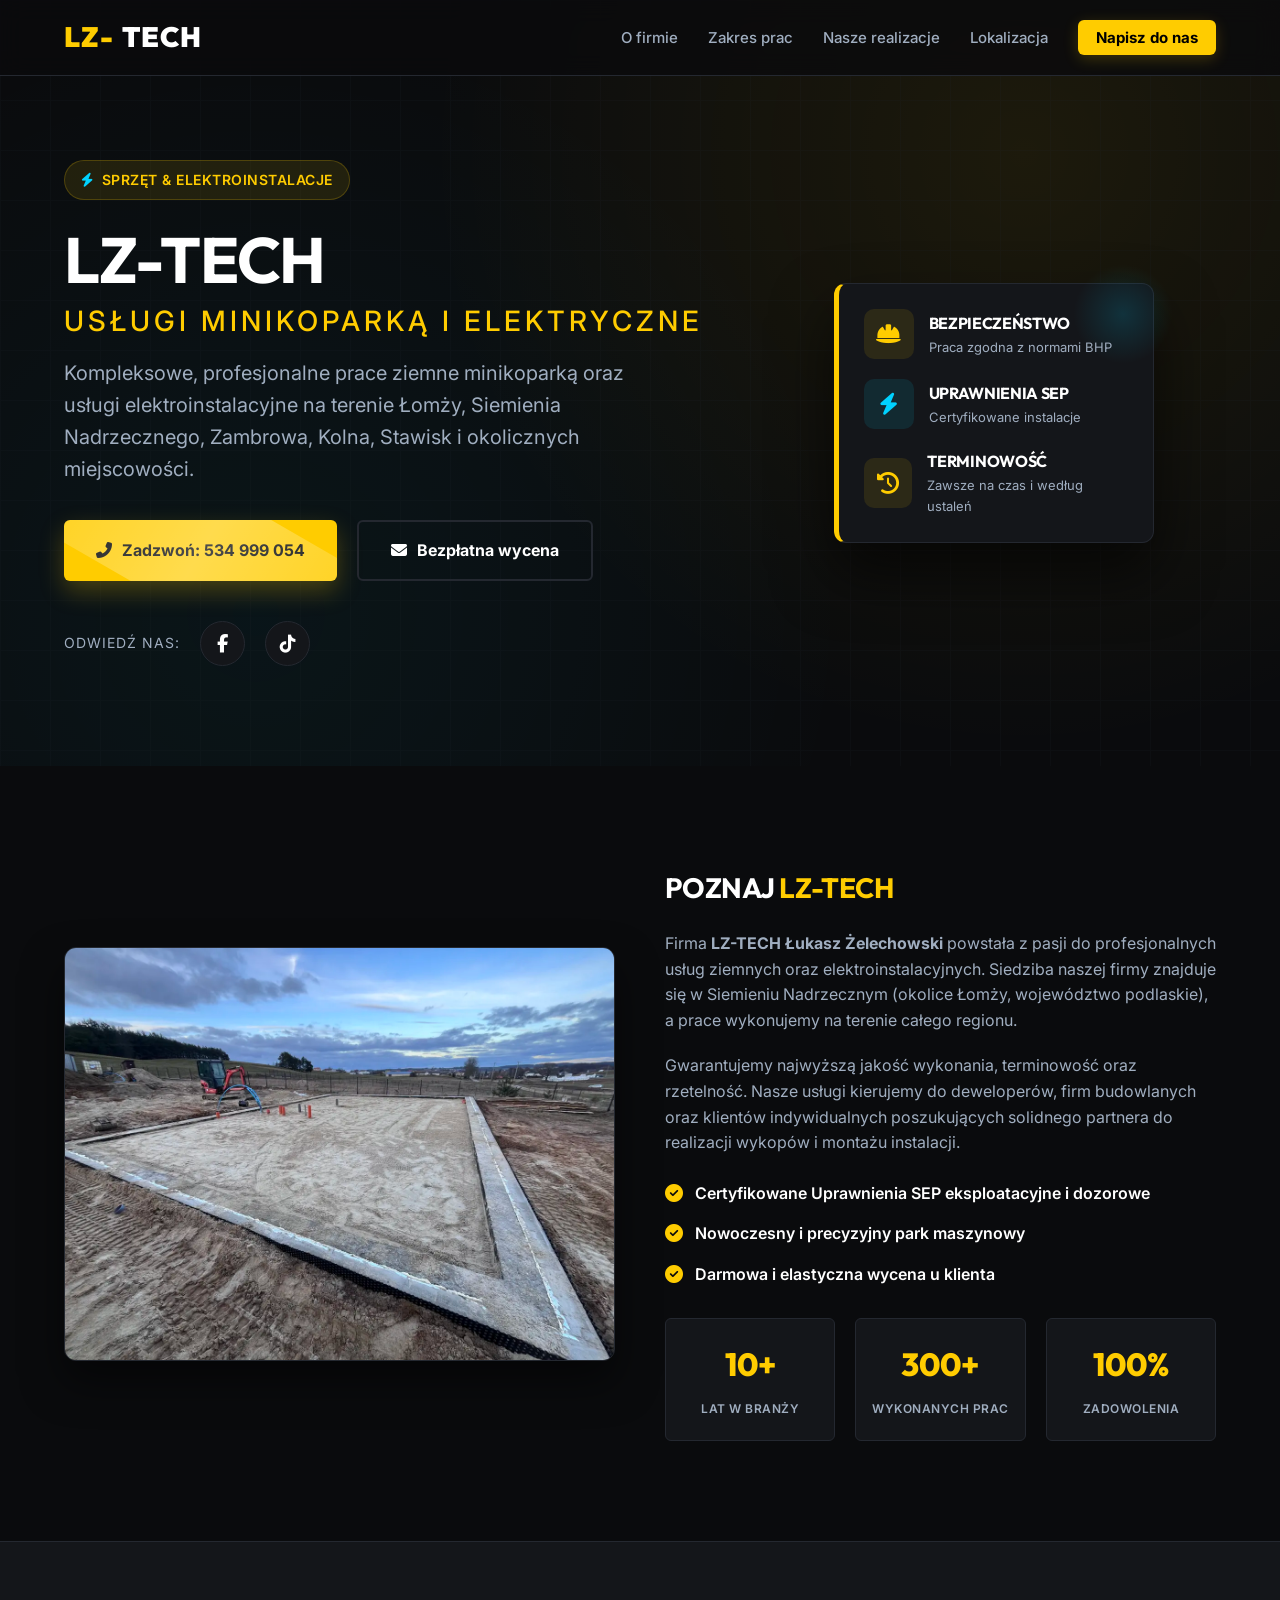
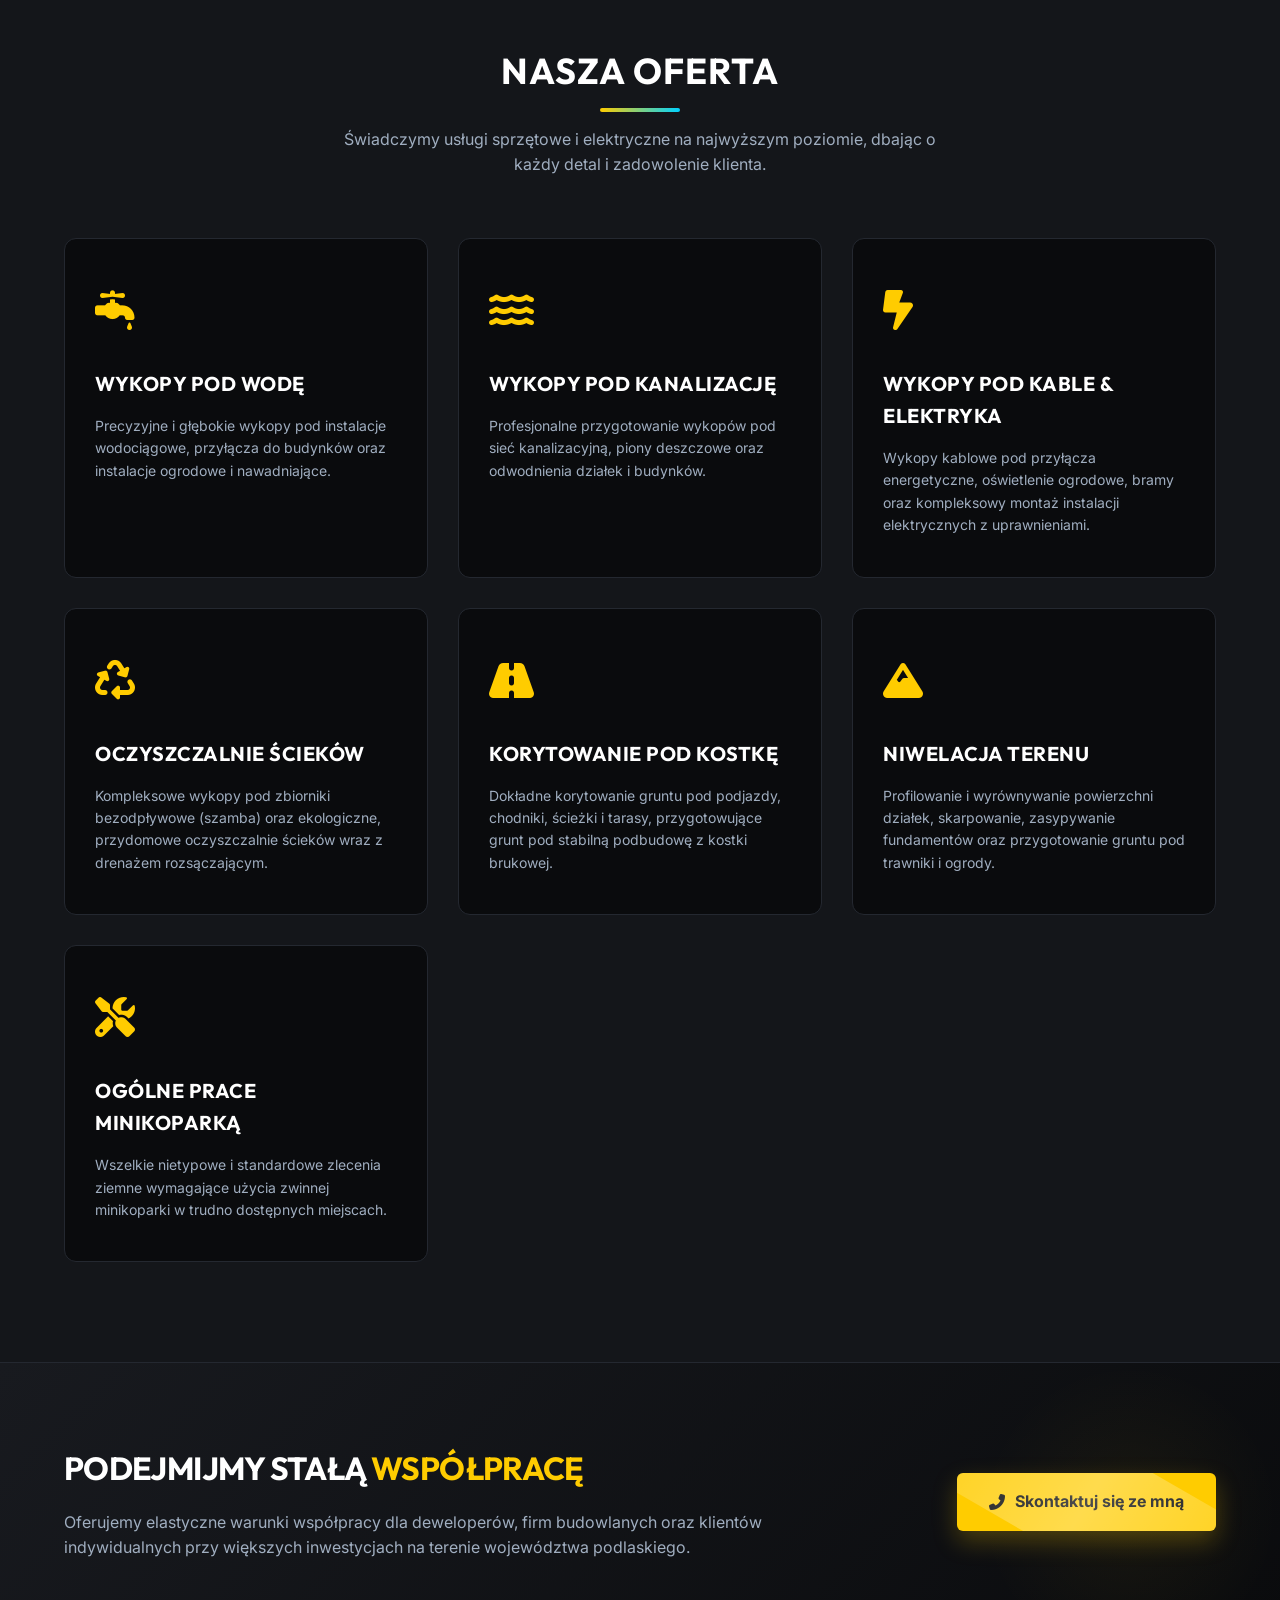
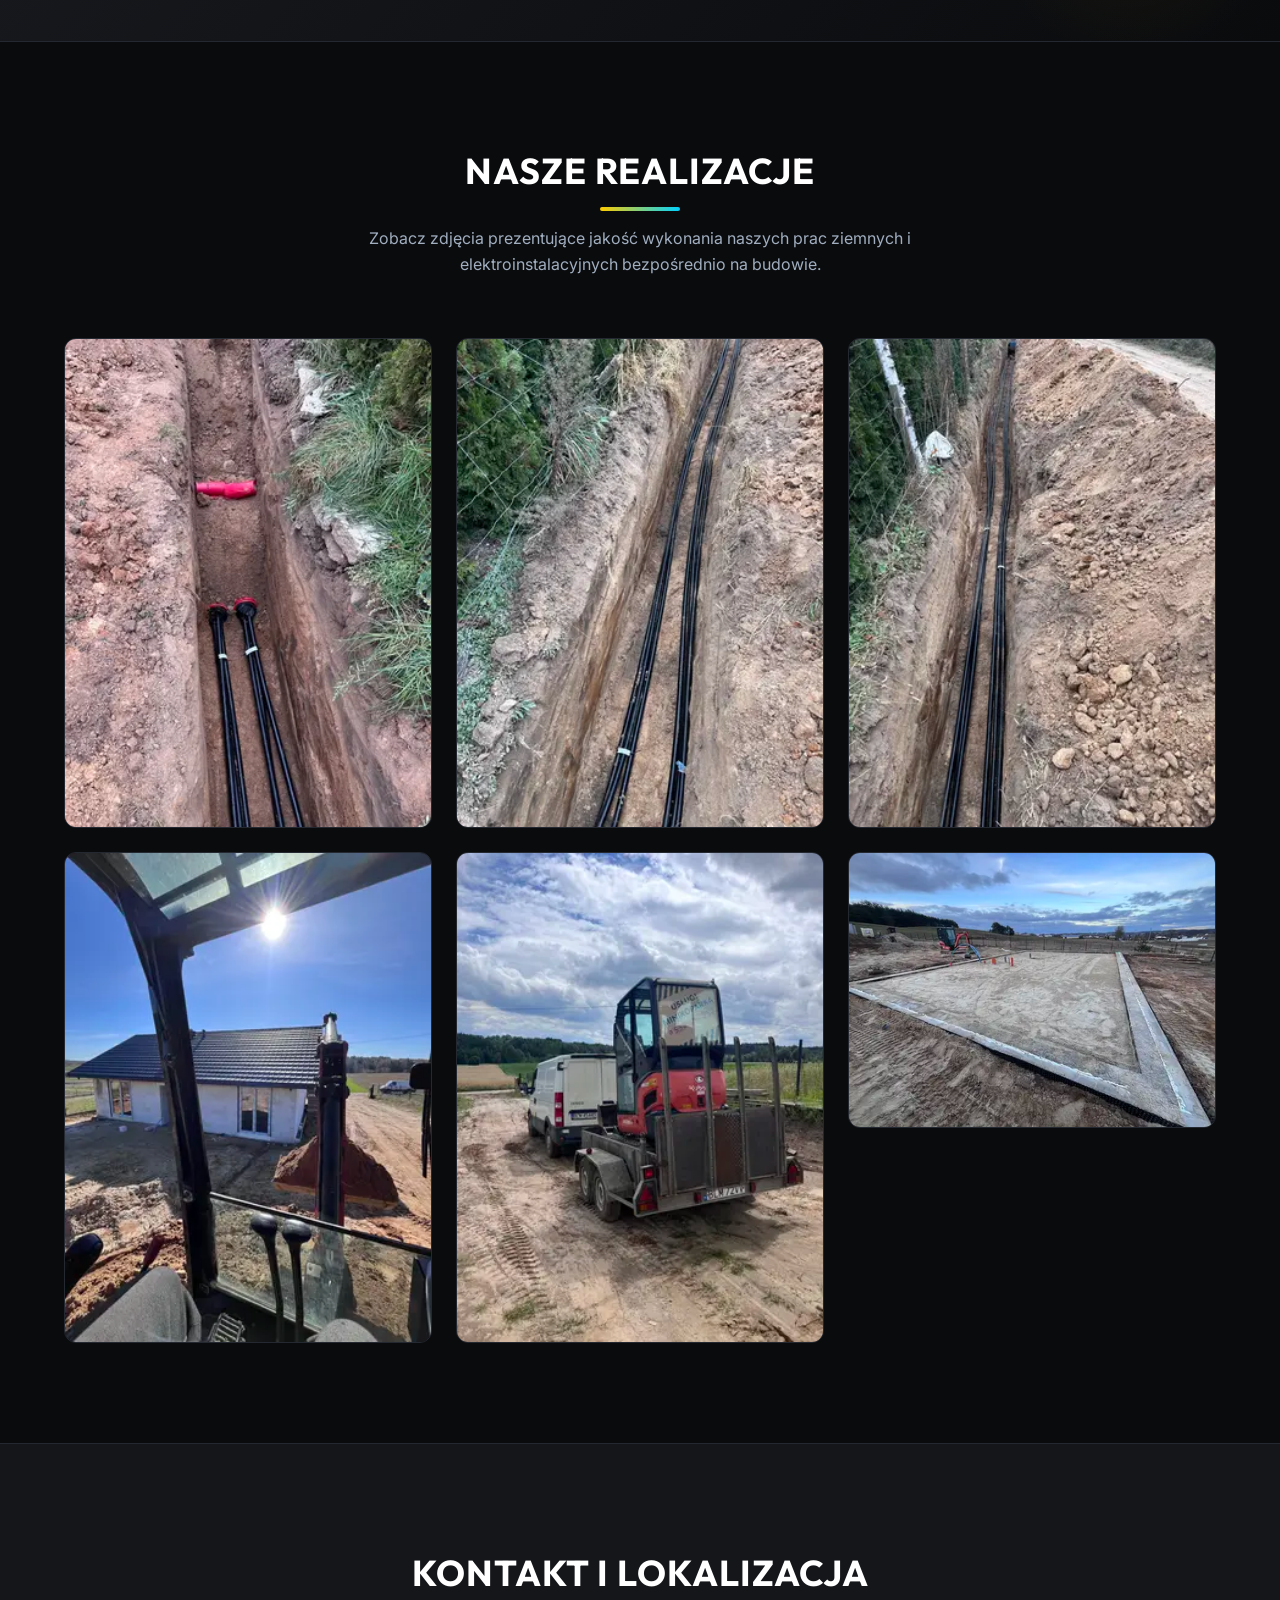
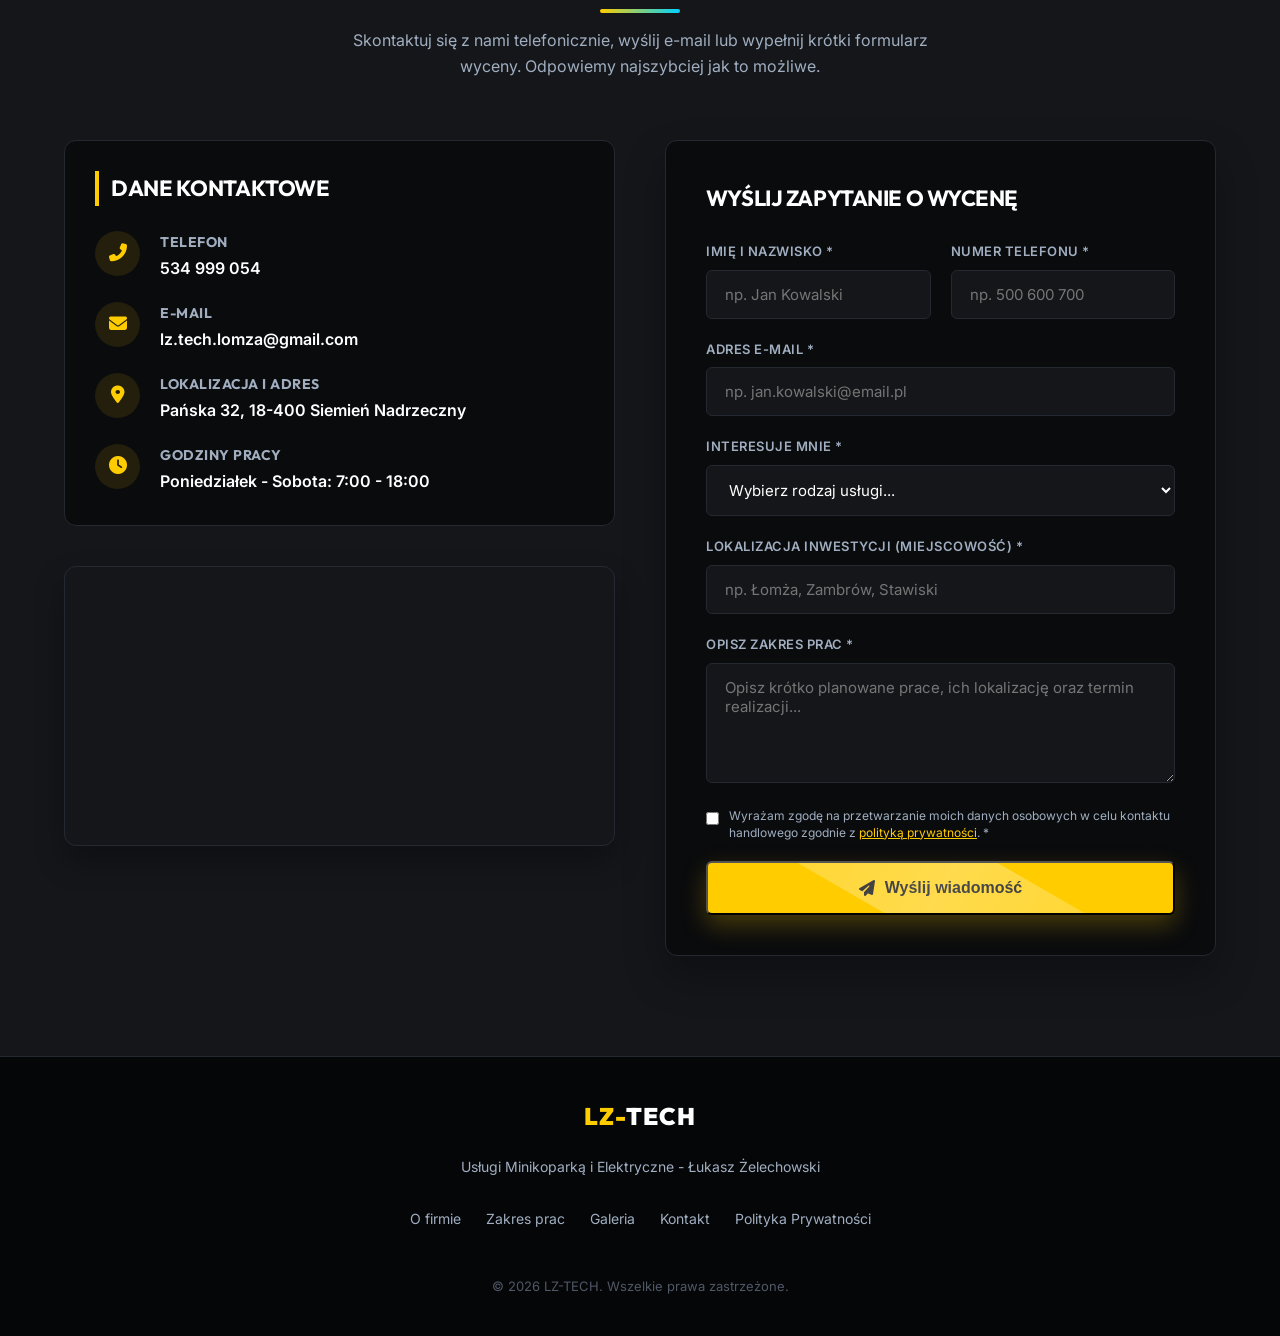
==== commit 1601fa8d: "Add files via upload" ====
--- a/index.html
+++ b/index.html
@@ -27,7 +27,7 @@
       "image": "https://lz-tech.pages.dev/images/1.webp",
       "url": "https://lz-tech.pages.dev/",
       "telephone": "+48534999054",
-      "email": "ulukaszek81@yahoo.pl",
+      "email": "lz.tech.lomza@gmail.com",
       "address": {
         "@type": "PostalAddress",
         "streetAddress": "Pańska 32",
@@ -379,7 +379,7 @@
                                     <div class="info-item-content">
                                         <h4>E-mail</h4>
                                          <!-- Adres email zabezpieczony przed scraperami (obfuskacja) -->
-                                         <a href="#" id="emailLink" style="unicode-bidi: bidi-override; direction: rtl;">lp.oohay@18kezsakulu</a>
+                                         <a href="#" id="emailLink" style="unicode-bidi: bidi-override; direction: rtl;">moc.liamg@azmol.hcet.zl</a>
                                     </div>
                                 </div>
                                 <div class="info-item">
@@ -415,7 +415,7 @@
                         <h3>Wyślij zapytanie o wycenę</h3>
                         
                         <!-- Formularz właściwy -->
-                        <form class="contact-form" id="contactForm" action="https://formspree.io/f/YOUR_FORM_ID_HERE" method="POST" novalidate>
+                        <form class="contact-form" id="contactForm" action="https://formspree.io/f/mlgykkwo" method="POST" novalidate>
                             <div class="form-row">
                                 <div class="form-group">
                                     <label for="formName">Imię i nazwisko *</label>
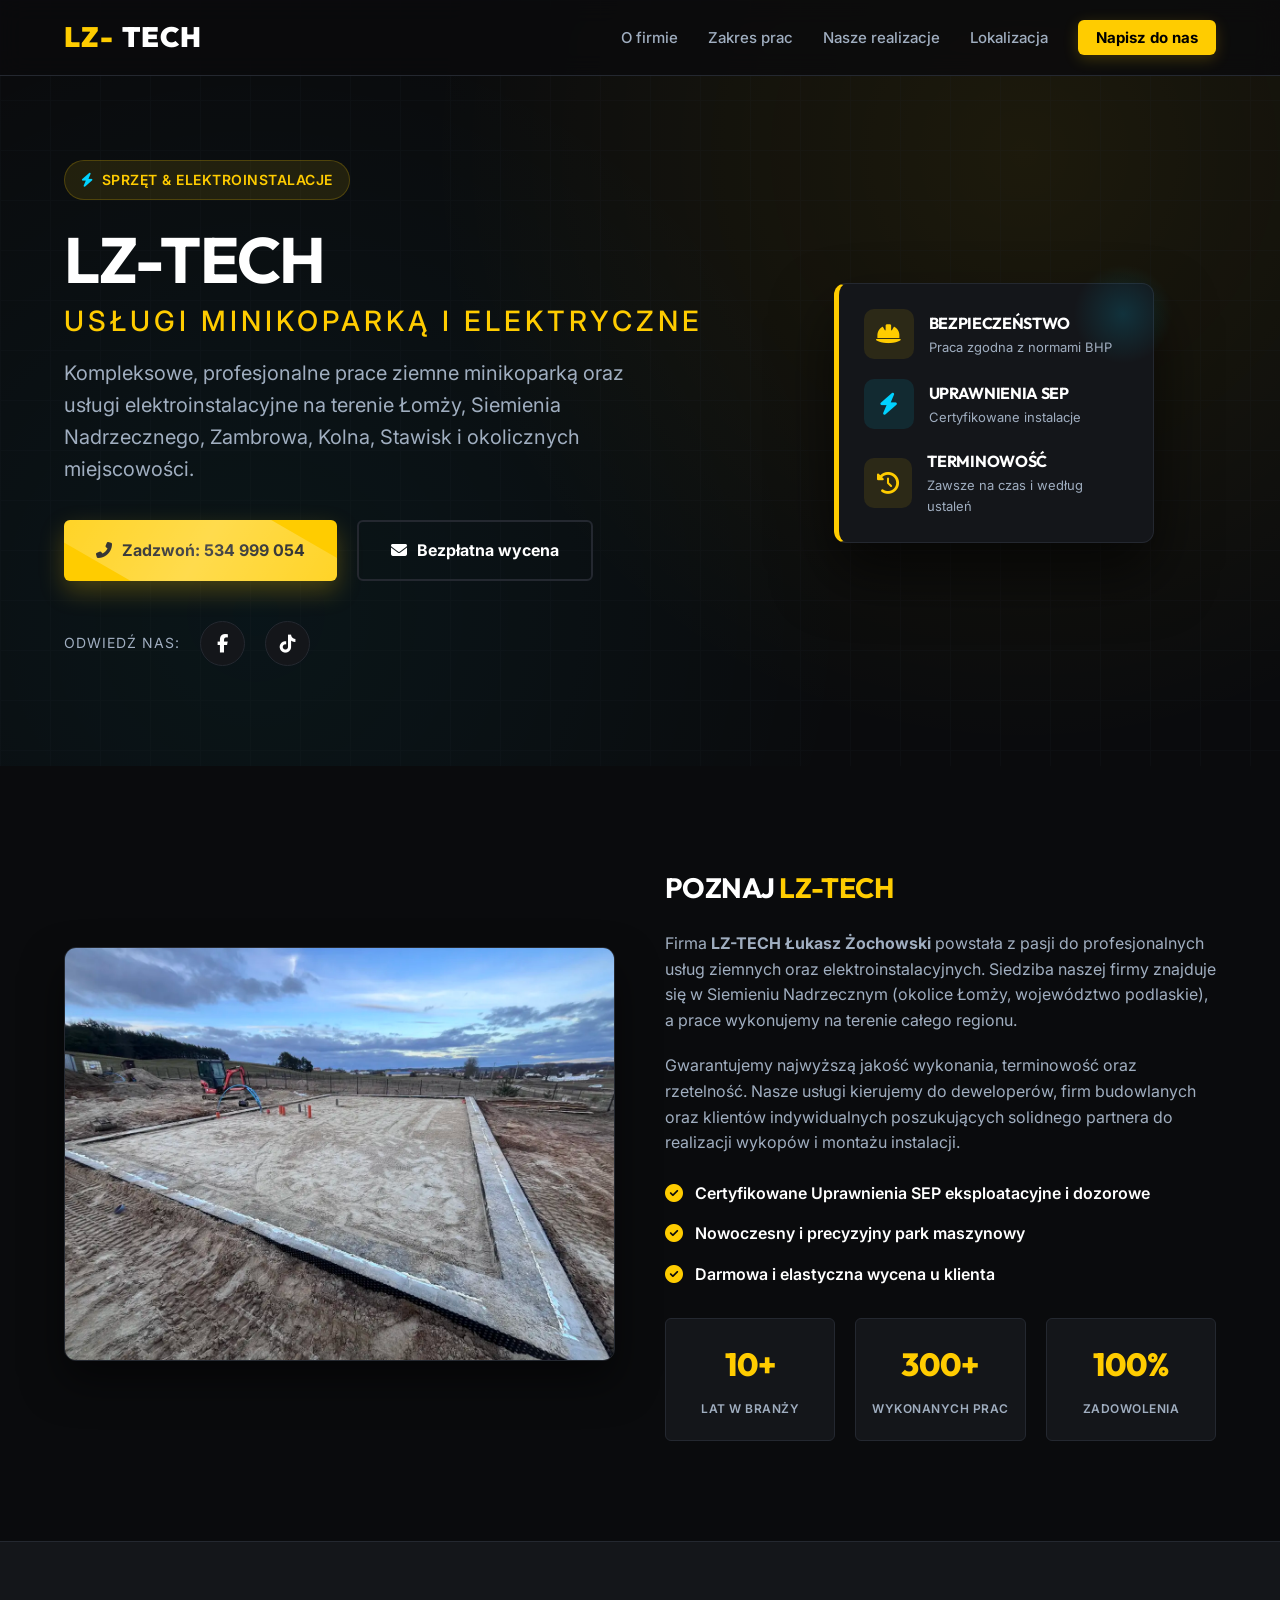
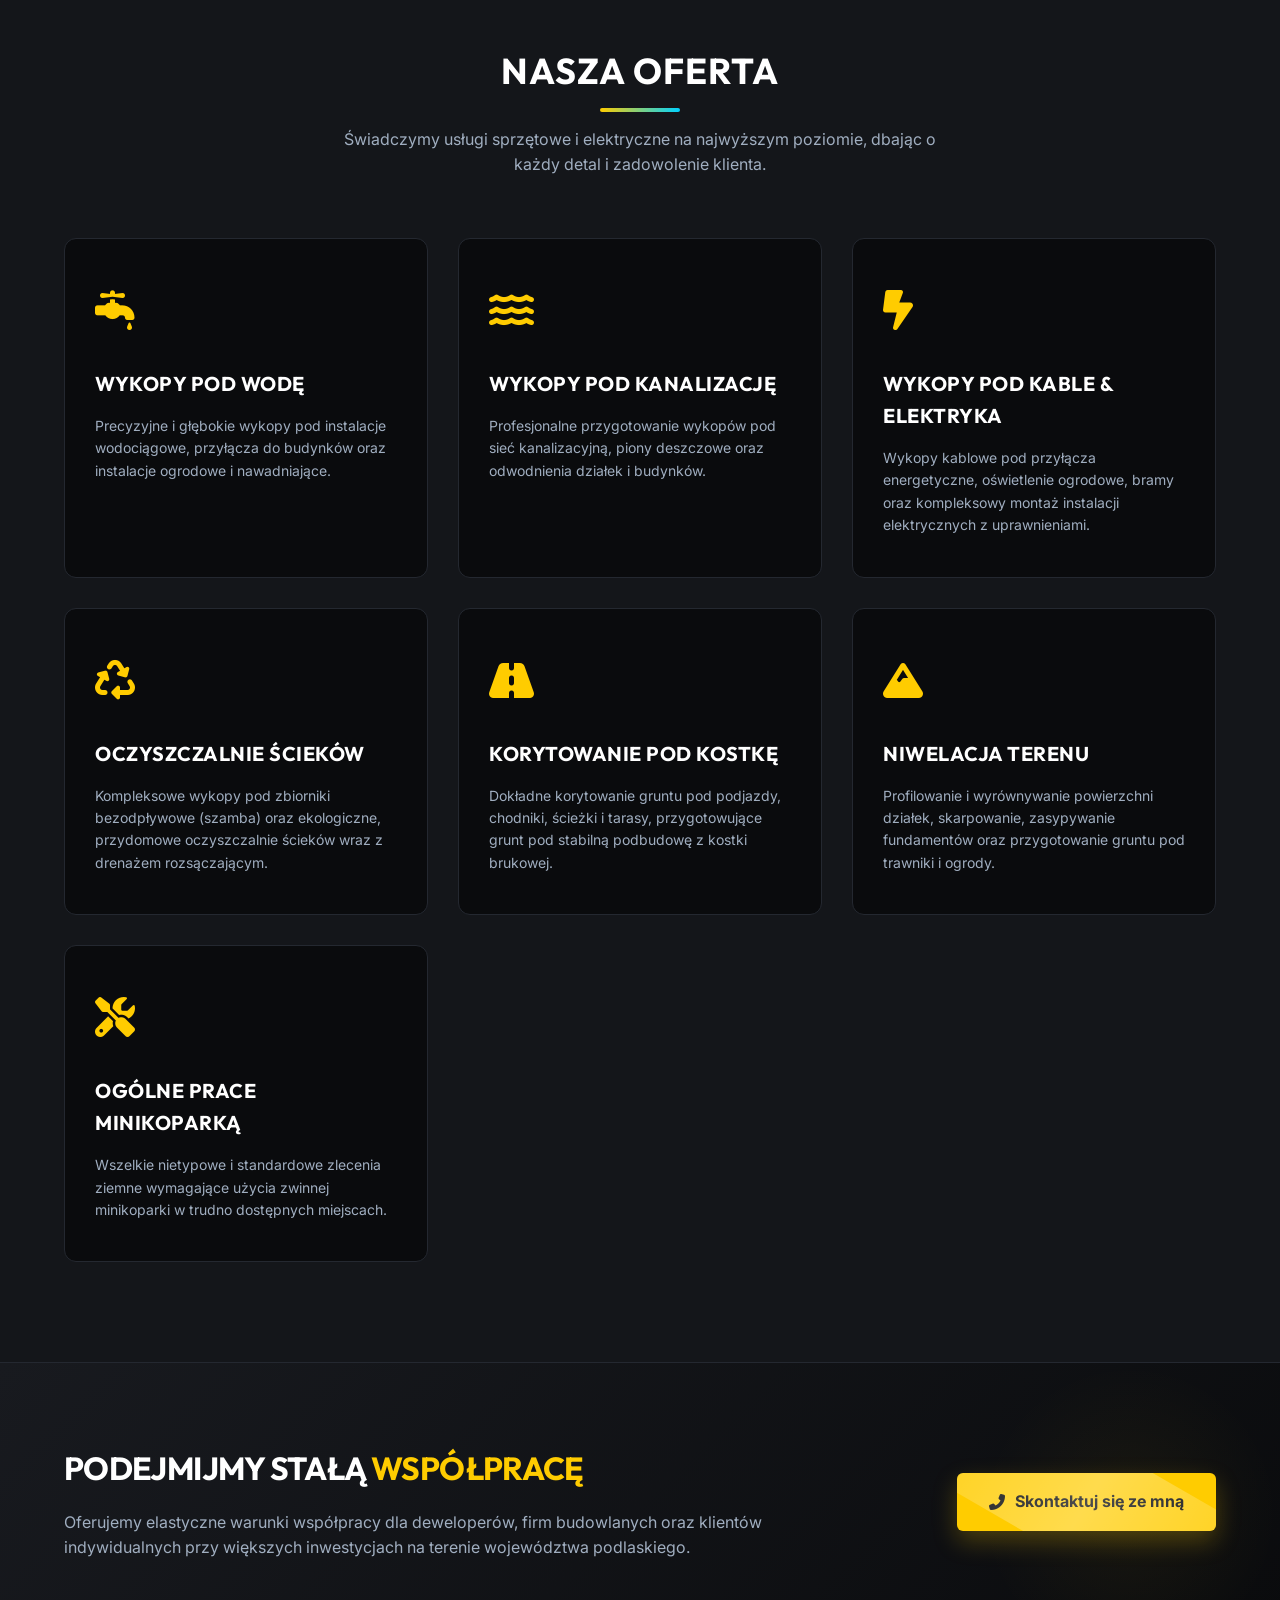
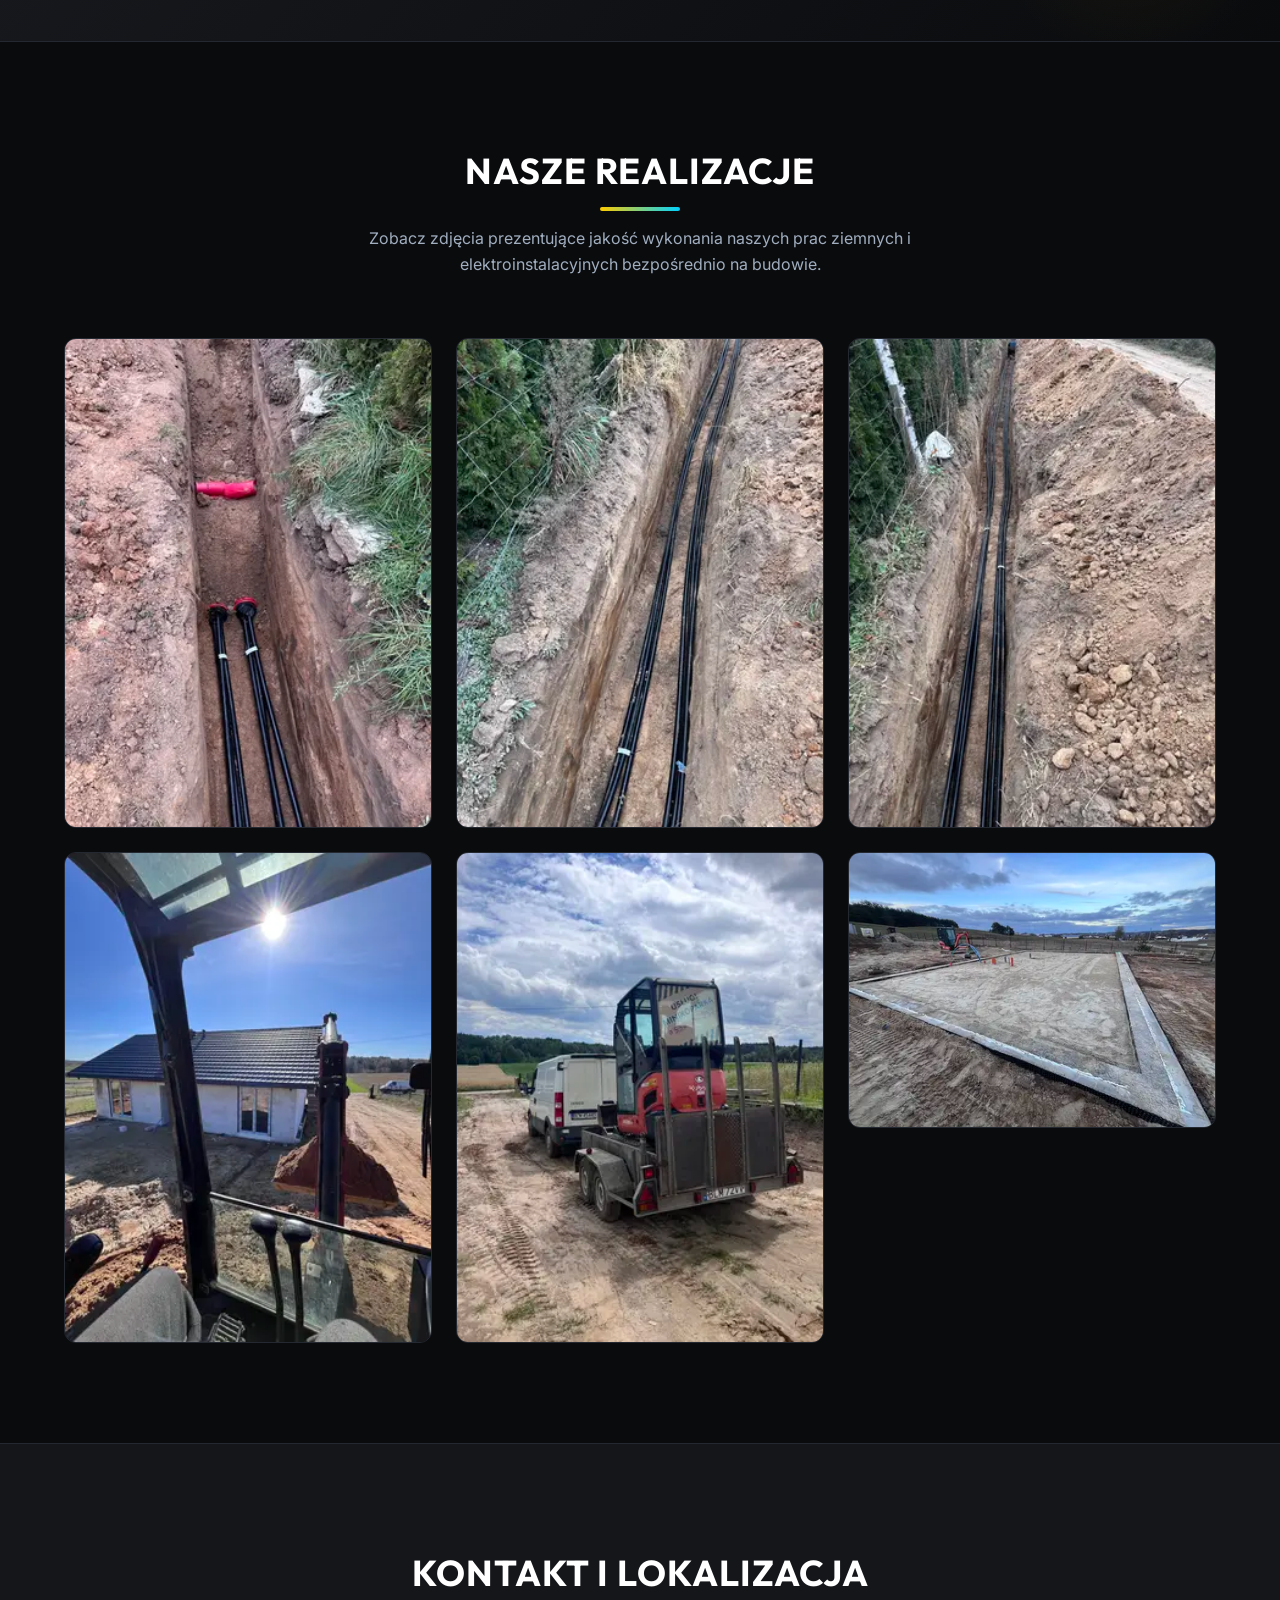
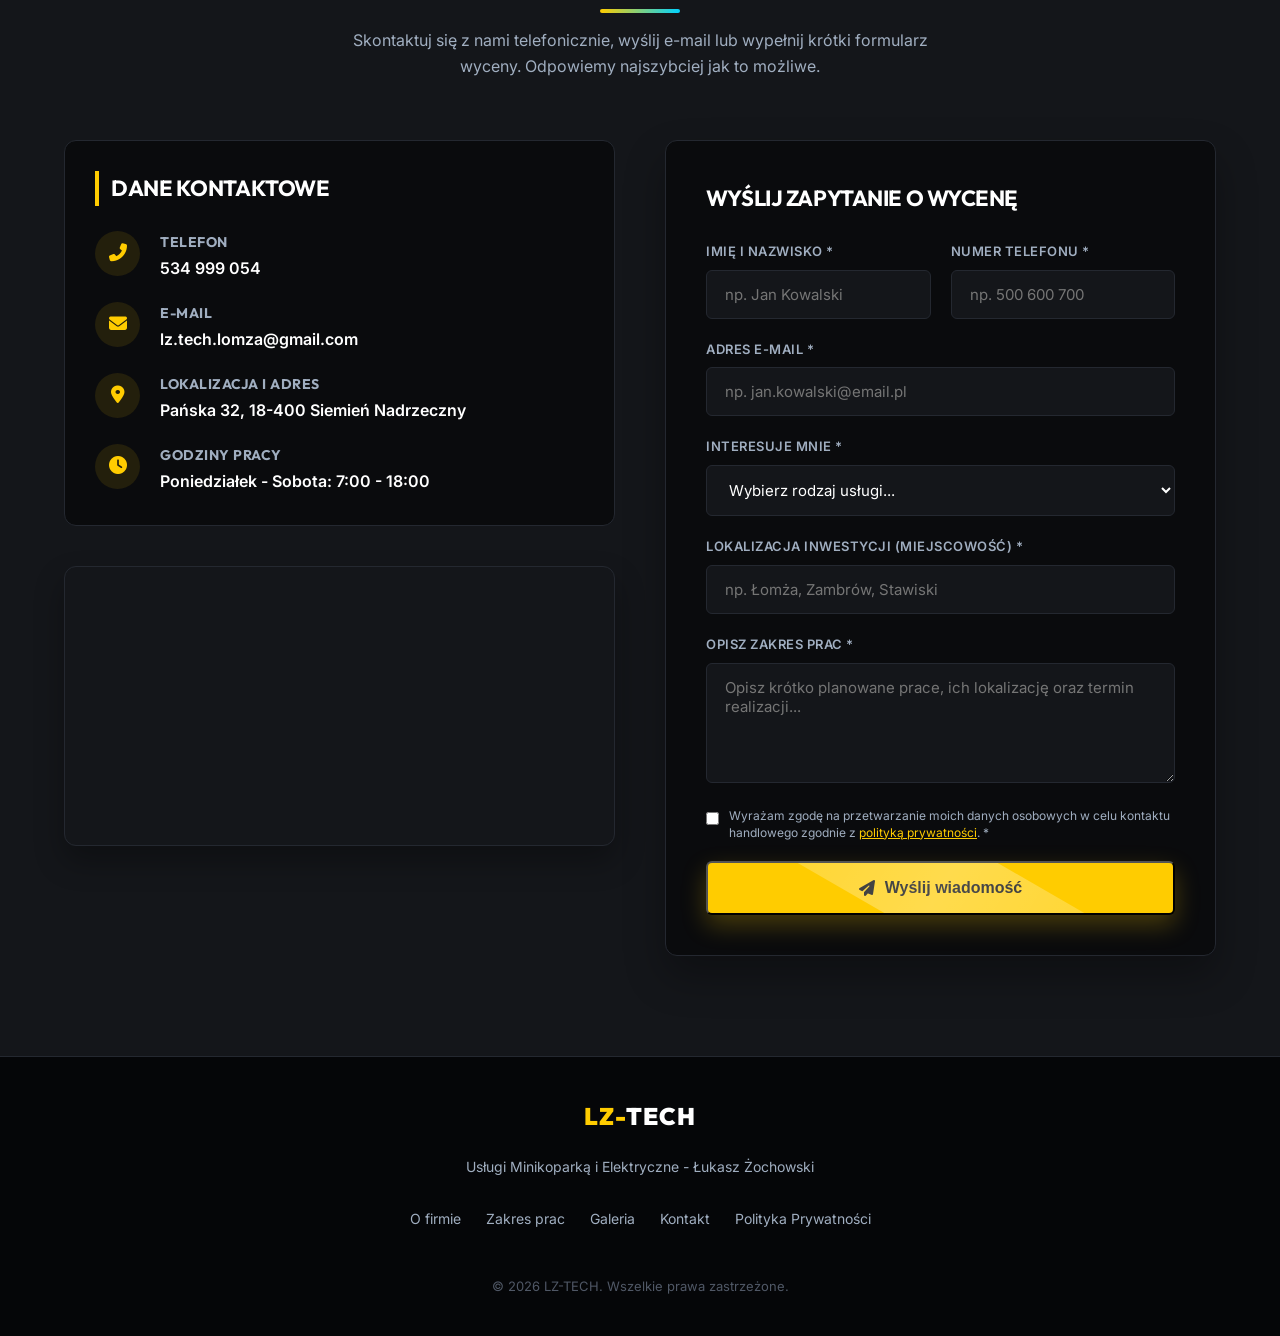
==== commit 3e66e131: "Add files via upload" ====
--- a/index.html
+++ b/index.html
@@ -3,12 +3,12 @@
 <head>
     <meta charset="UTF-8">
     <meta name="viewport" content="width=device-width, initial-scale=1.0">
-    <title>LZ-TECH - Usługi Minikoparką i Elektryczne | Łukasz Żelechowski</title>
+    <title>LZ-TECH - Usługi Minikoparką i Elektryczne | Łukasz Żochowski</title>
     
     <!-- SEO Meta Tags -->
     <meta name="description" content="Profesjonalne usługi minikoparką i instalacje elektryczne. Wykopy pod przyłącza, kanalizację, kable, niwelacja terenu i kompleksowa elektryka. Zadzwoń: 534 999 054.">
     <meta name="keywords" content="minikoparka, usługi minikoparką, elektryk, usługi elektryczne, wykopy pod wodę, kanalizacja, kable, przyłącza elektryczne, niwelacja terenu, Siemień Nadrzeczny, podlaskie, łomża, zambrow, wysokie mazowieckie, stawiski, kolno, sztabin, grajewo, mońki">
-    <meta name="author" content="Łukasz Żelechowski">
+    <meta name="author" content="Łukasz Żochowski">
     <meta name="robots" content="index, follow">
 
     <!-- Fonts & Icons -->
@@ -23,7 +23,7 @@
     {
       "@context": "https://schema.org",
       "@type": "LocalBusiness",
-      "name": "LZ-TECH Łukasz Żelechowski",
+      "name": "LZ-TECH Łukasz Żochowski",
       "image": "https://lz-tech.pages.dev/images/1.webp",
       "url": "https://lz-tech.pages.dev/",
       "telephone": "+48534999054",
@@ -159,11 +159,11 @@
             <div class="container">
                 <div class="about-grid">
                     <div class="about-img-container reveal">
-                        <img src="images/IMG_2019.webp" alt="Łukasz Żelechowski LZ-TECH - Usługi Minikoparką i Instalacje Elektryczne" width="600" height="450" loading="lazy">
+                        <img src="images/IMG_2019.webp" alt="Łukasz Żochowski LZ-TECH - Usługi Minikoparką i Instalacje Elektryczne" width="600" height="450" loading="lazy">
                     </div>
                     <div class="about-text reveal">
                         <h3>Poznaj <span>LZ-TECH</span></h3>
-                        <p>Firma <strong>LZ-TECH Łukasz Żelechowski</strong> powstała z pasji do profesjonalnych usług ziemnych oraz elektroinstalacyjnych. Siedziba naszej firmy znajduje się w Siemieniu Nadrzecznym (okolice Łomży, województwo podlaskie), a prace wykonujemy na terenie całego regionu.</p>
+                        <p>Firma <strong>LZ-TECH Łukasz Żochowski</strong> powstała z pasji do profesjonalnych usług ziemnych oraz elektroinstalacyjnych. Siedziba naszej firmy znajduje się w Siemieniu Nadrzecznym (okolice Łomży, województwo podlaskie), a prace wykonujemy na terenie całego regionu.</p>
                         <p>Gwarantujemy najwyższą jakość wykonania, terminowość oraz rzetelność. Nasze usługi kierujemy do deweloperów, firm budowlanych oraz klientów indywidualnych poszukujących solidnego partnera do realizacji wykopów i montażu instalacji.</p>
                         
                         <div class="about-features">
@@ -480,7 +480,7 @@
     <footer>
         <div class="container footer-content">
             <a href="#" class="footer-logo">LZ-<span>TECH</span></a>
-            <p>Usługi Minikoparką i Elektryczne - Łukasz Żelechowski</p>
+            <p>Usługi Minikoparką i Elektryczne - Łukasz Żochowski</p>
             <ul class="footer-links">
                 <li><a href="#o-firmie">O firmie</a></li>
                 <li><a href="#uslugi">Zakres prac</a></li>
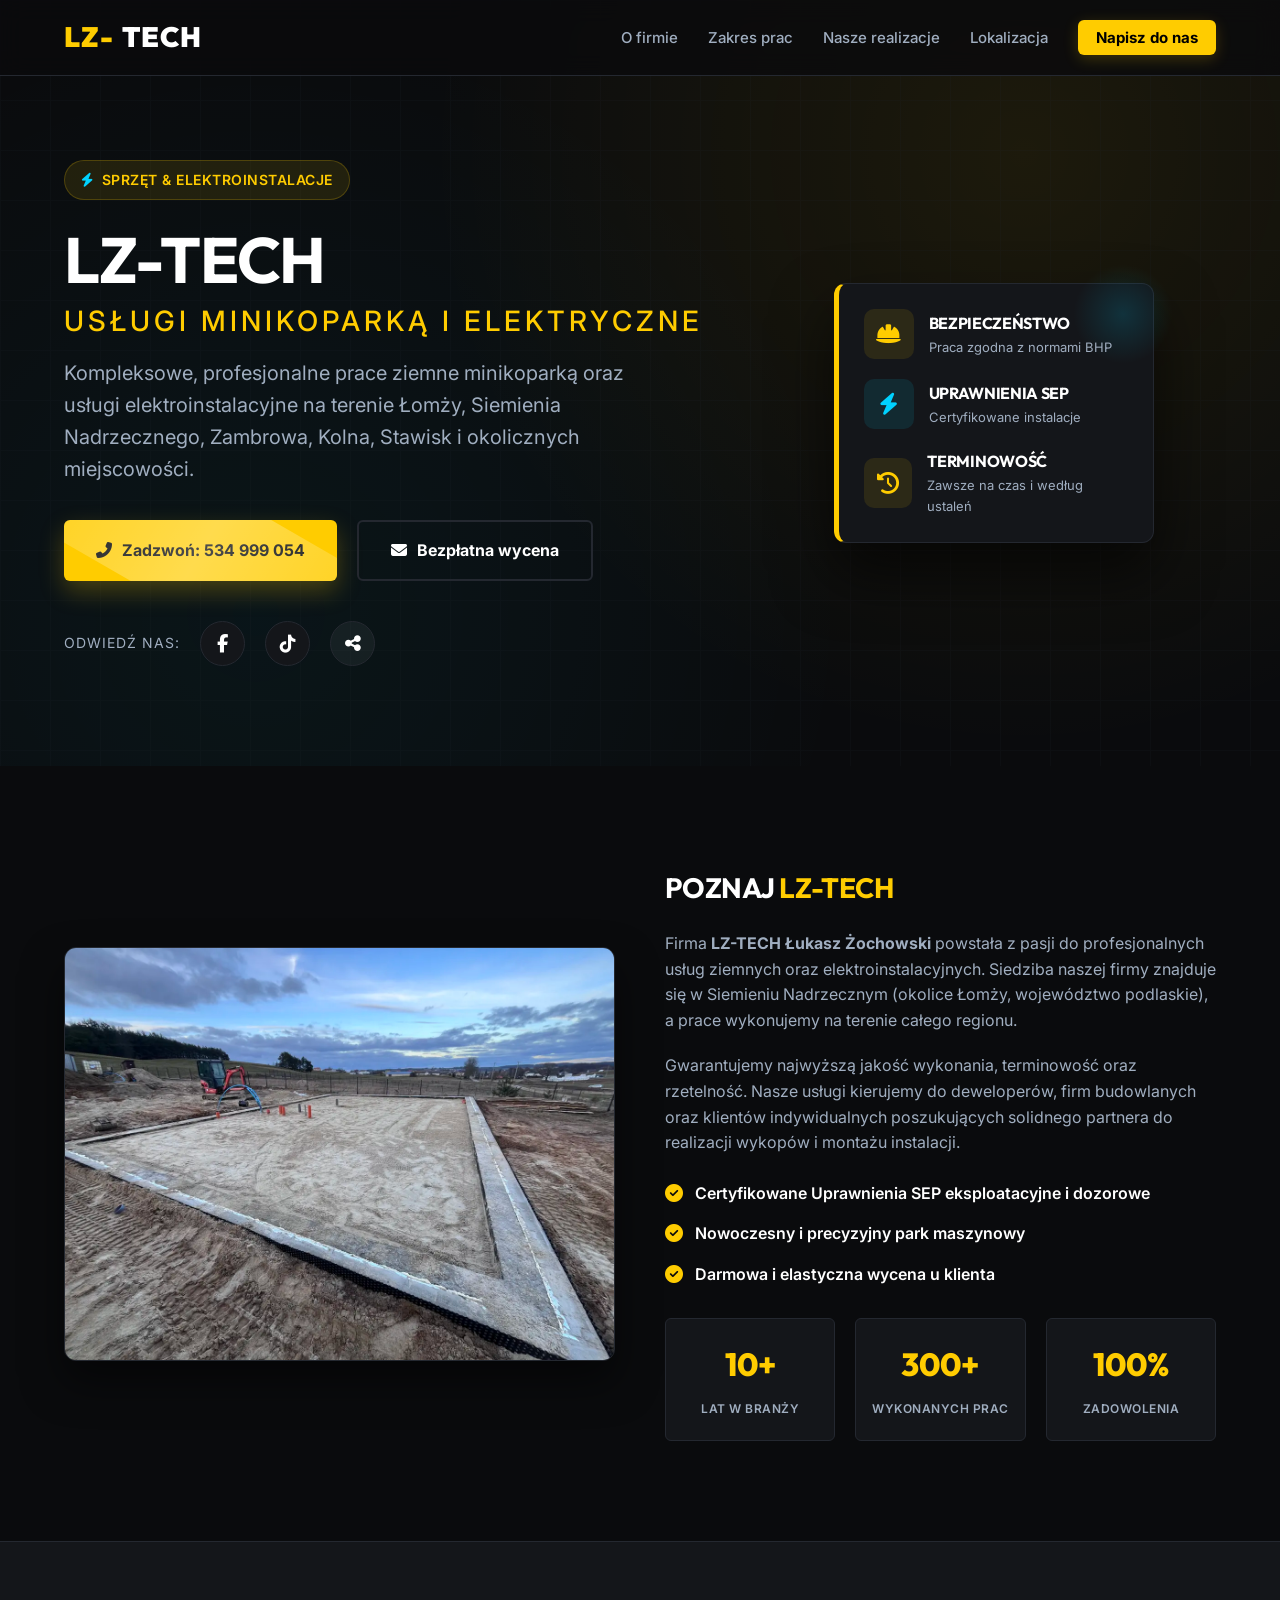
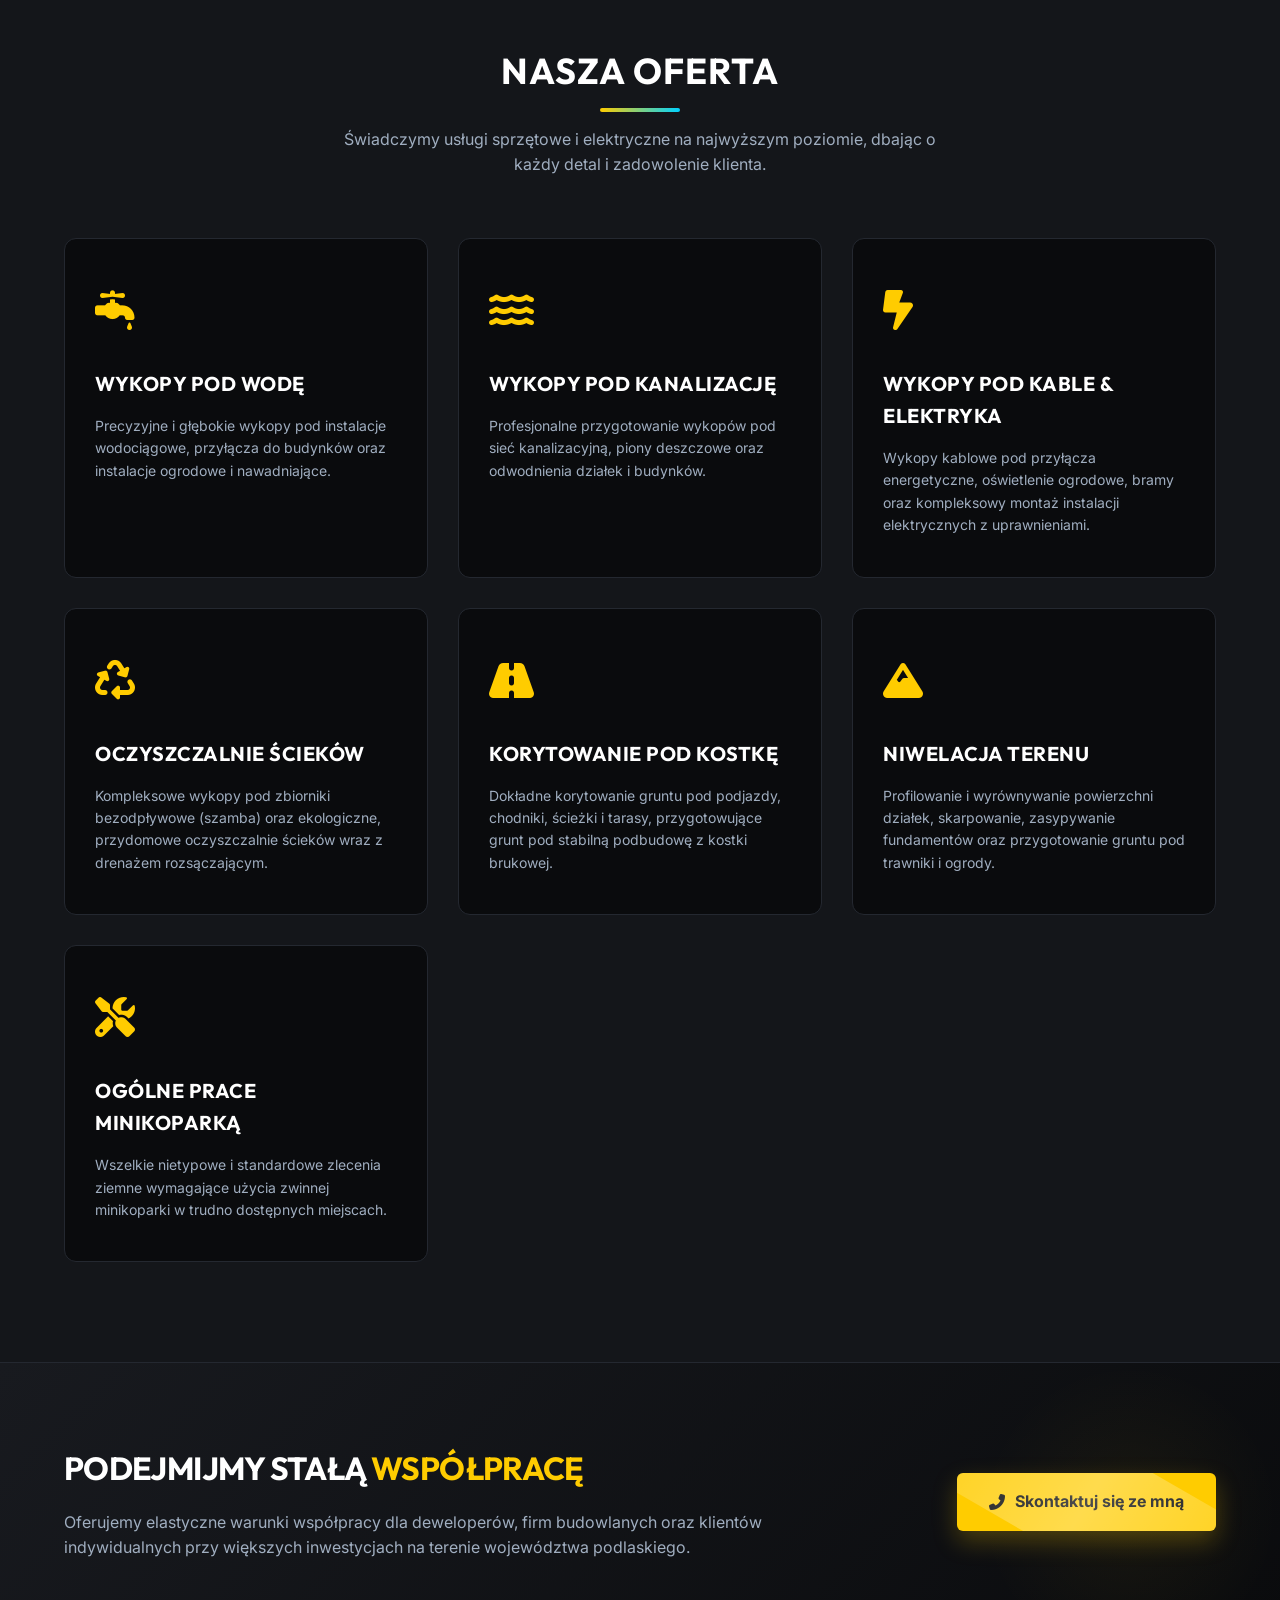
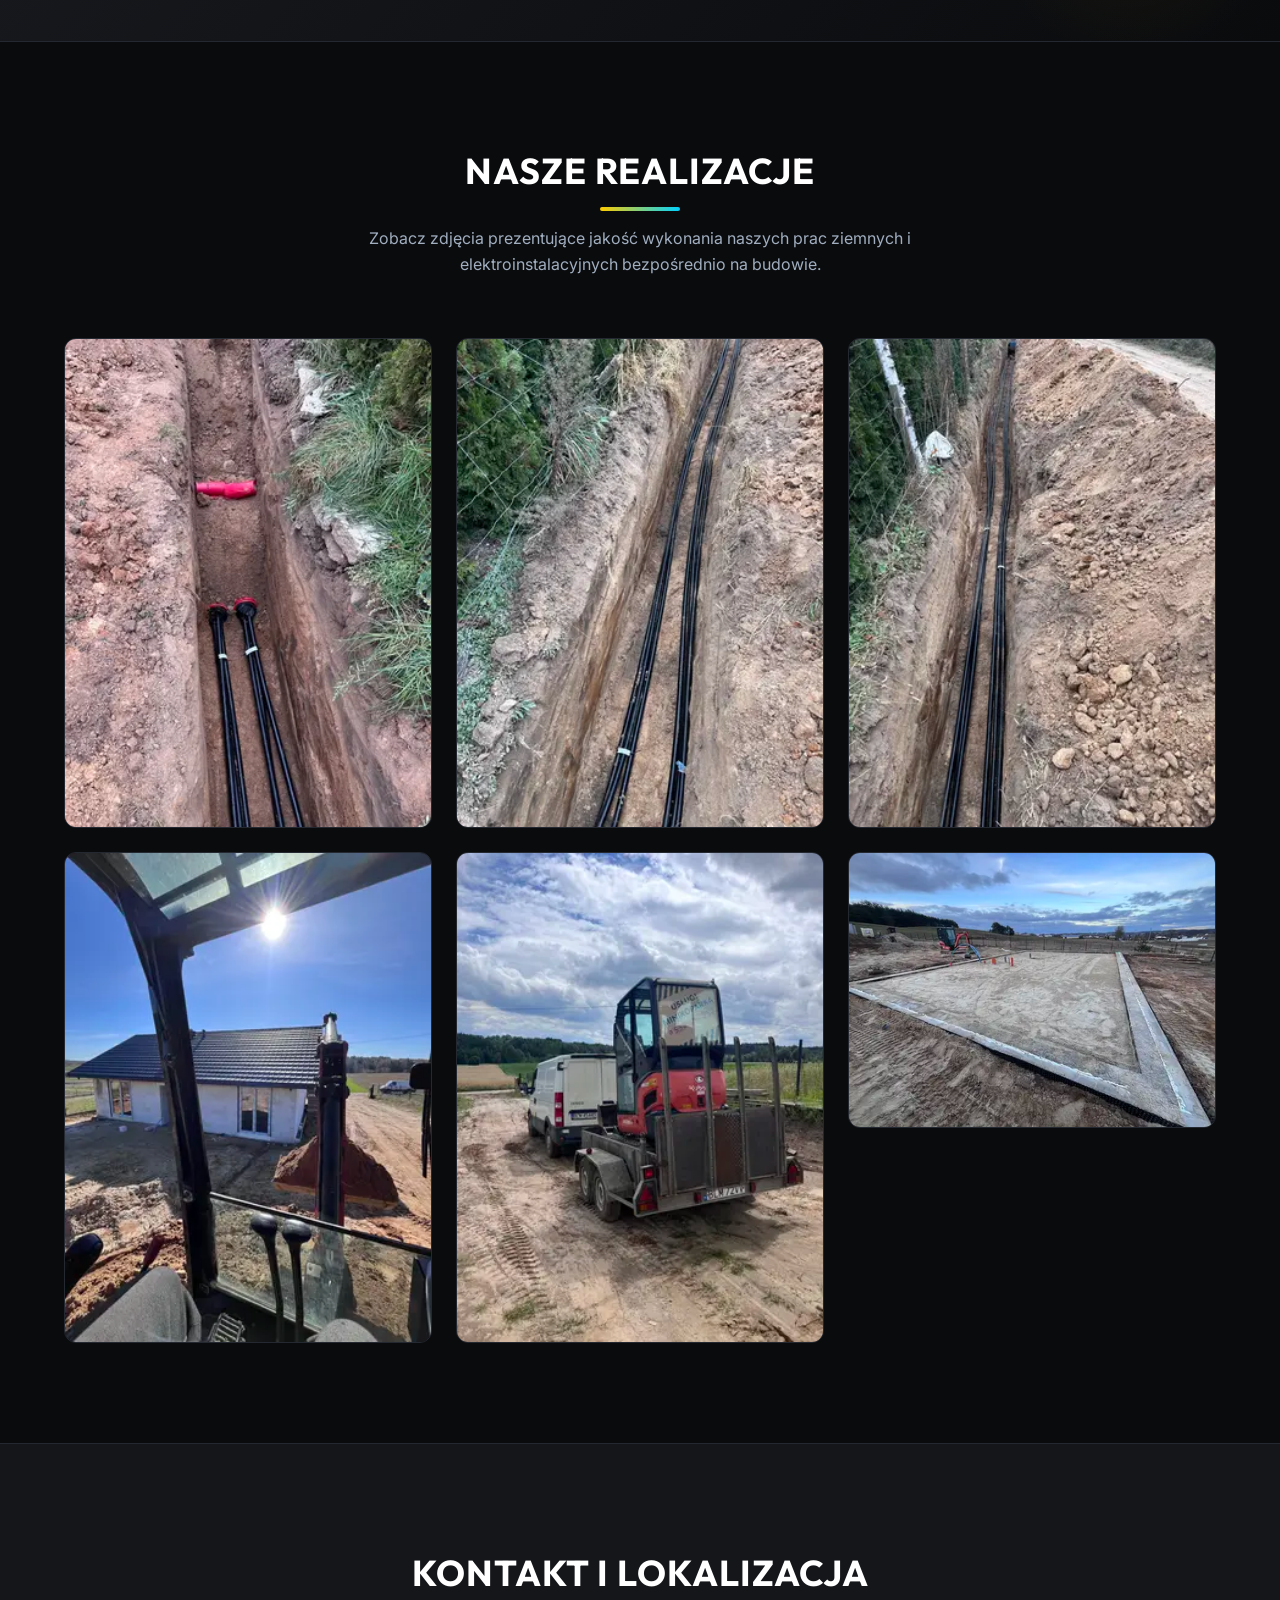
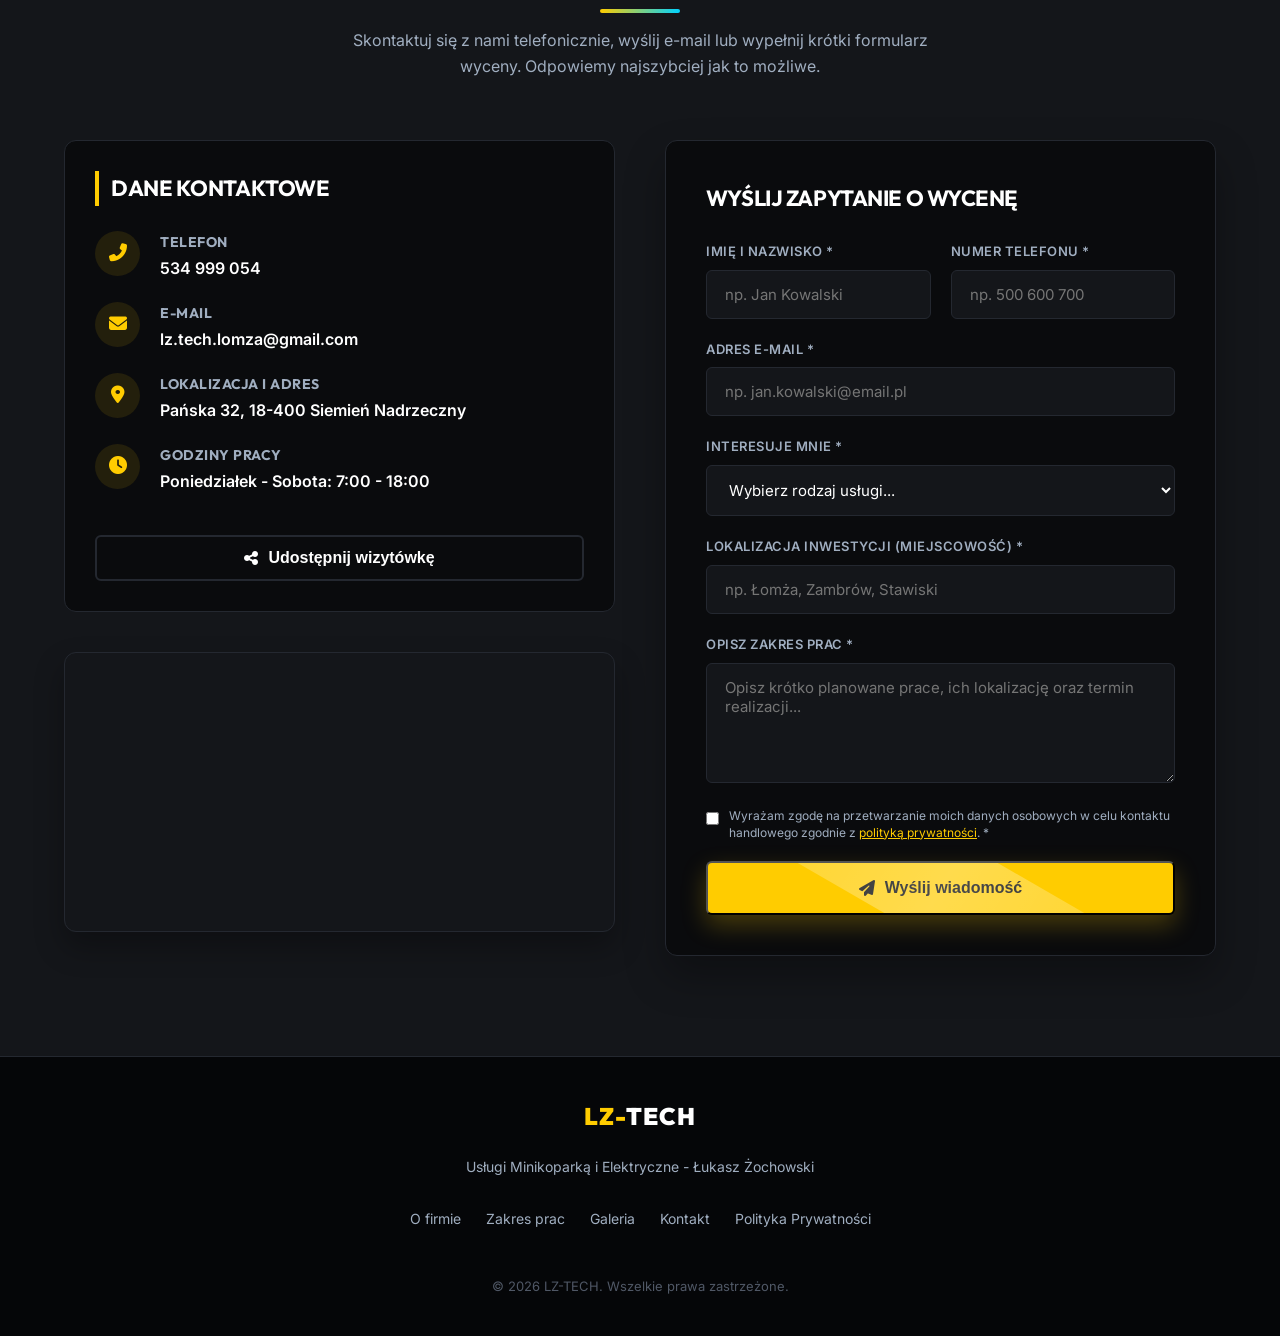
==== commit 9b26040f: "Add files via upload" ====
--- a/index.html
+++ b/index.html
@@ -122,6 +122,9 @@
                     <a href="https://www.tiktok.com/@badnewsakasz?_r=1&_t=ZN-97qMqDeiDck" target="_blank" rel="noopener noreferrer" class="social-link" aria-label="TikTok">
                         <i class="fab fa-tiktok"></i>
                     </a>
+                    <button class="social-link share-btn" id="heroShareBtn" aria-label="Udostępnij stronę" title="Udostępnij stronę">
+                        <i class="fas fa-share-alt"></i>
+                    </button>
                 </div>
             </div>
             
@@ -389,14 +392,19 @@
                                         <p>Pańska 32, 18-400 Siemień Nadrzeczny</p>
                                     </div>
                                 </div>
-                                <div class="info-item">
-                                    <div class="info-icon"><i class="fas fa-clock"></i></div>
-                                    <div class="info-item-content">
-                                        <h4>Godziny pracy</h4>
-                                        <p>Poniedziałek - Sobota: 7:00 - 18:00</p>
-                                    </div>
-                                </div>
-                            </div>
+                                 <div class="info-item">
+                                     <div class="info-icon"><i class="fas fa-clock"></i></div>
+                                     <div class="info-item-content">
+                                         <h4>Godziny pracy</h4>
+                                         <p>Poniedziałek - Sobota: 7:00 - 18:00</p>
+                                     </div>
+                                 </div>
+                                 
+                                 <!-- Przycisk udostępniania -->
+                                 <button class="btn share-btn-large" id="contactShareBtn">
+                                     <i class="fas fa-share-alt"></i> Udostępnij wizytówkę
+                                 </button>
+                             </div>
                         </div>
                         
                         <!-- Mapa Google -->
@@ -416,45 +424,48 @@
                         
                         <!-- Formularz właściwy -->
                         <form class="contact-form" id="contactForm" action="https://formspree.io/f/mlgykkwo" method="POST" novalidate>
+                            <!-- Konfiguracja tematu wiadomości Formspree -->
+                            <input type="hidden" name="_subject" value="Nowe zapytanie od klienta - LZ-TECH">
+
                             <div class="form-row">
                                 <div class="form-group">
                                     <label for="formName">Imię i nazwisko *</label>
-                                    <input type="text" name="name" id="formName" class="form-control" placeholder="np. Jan Kowalski" required>
+                                    <input type="text" name="Imię i nazwisko" id="formName" class="form-control" placeholder="np. Jan Kowalski" required>
                                 </div>
                                 <div class="form-group">
                                     <label for="formPhone">Numer telefonu *</label>
-                                    <input type="tel" name="phone" id="formPhone" class="form-control" placeholder="np. 500 600 700" required>
+                                    <input type="tel" name="Numer telefonu" id="formPhone" class="form-control" placeholder="np. 500 600 700" required>
                                 </div>
                             </div>
                             
                             <div class="form-group">
                                 <label for="formEmail">Adres e-mail *</label>
-                                <input type="email" name="email" id="formEmail" class="form-control" placeholder="np. jan.kowalski@email.pl" required>
+                                <input type="email" name="Adres e-mail" id="formEmail" class="form-control" placeholder="np. jan.kowalski@email.pl" required>
                             </div>
                             
                             <div class="form-group">
                                 <label for="formService">Interesuje mnie *</label>
-                                <select name="service" id="formService" class="form-control" required>
+                                <select name="Rodzaj usługi" id="formService" class="form-control" required>
                                     <option value="" disabled selected>Wybierz rodzaj usługi...</option>
-                                    <option value="minikoparka">Prace ziemne / Minikoparka</option>
-                                    <option value="elektryka">Instalacje elektryczne</option>
-                                    <option value="kompleksowo">Usługa kompleksowa (koparka + elektryka)</option>
-                                    <option value="inne">Inny temat</option>
+                                    <option value="Prace ziemne / Minikoparka">Prace ziemne / Minikoparka</option>
+                                    <option value="Instalacje elektryczne">Instalacje elektryczne</option>
+                                    <option value="Usługa kompleksowa (koparka + elektryka)">Usługa kompleksowa (koparka + elektryka)</option>
+                                    <option value="Inny temat">Inny temat</option>
                                 </select>
                             </div>
 
                             <div class="form-group">
                                 <label for="formLocation">Lokalizacja inwestycji (miejscowość) *</label>
-                                <input type="text" name="lokalizacja" id="formLocation" class="form-control" placeholder="np. Łomża, Zambrów, Stawiski" required>
+                                <input type="text" name="Lokalizacja inwestycji" id="formLocation" class="form-control" placeholder="np. Łomża, Zambrów, Stawiski" required>
                             </div>
                             
                             <div class="form-group">
                                 <label for="formMessage">Opisz zakres prac *</label>
-                                <textarea name="message" id="formMessage" class="form-control" placeholder="Opisz krótko planowane prace, ich lokalizację oraz termin realizacji..." required></textarea>
+                                <textarea name="Treść zapytania" id="formMessage" class="form-control" placeholder="Opisz krótko planowane prace, ich lokalizację oraz termin realizacji..." required></textarea>
                             </div>
                             
                             <div class="form-group checkbox-group">
-                                <input type="checkbox" name="privacy" id="formPrivacy" required>
+                                <input type="checkbox" name="Zgoda RODO" id="formPrivacy" required>
                                 <label for="formPrivacy">Wyrażam zgodę na przetwarzanie moich danych osobowych w celu kontaktu handlowego zgodnie z <a href="polityka-prywatnosci.html" target="_blank">polityką prywatności</a>. *</label>
                             </div>
                             
--- a/style.css
+++ b/style.css
@@ -1298,3 +1298,36 @@
         right: 20px;  /* Nieco bliżej krawędzi na wąskich ekranach */
     }
 }
+
+/* Przycisk udostępniania i Toast */
+button.social-link {
+    background: rgba(255, 255, 255, 0.05);
+    border: 1px solid var(--color-border);
+    cursor: pointer;
+    padding: 0;
+    margin: 0;
+}
+
+.share-btn-large {
+    width: 100%;
+    margin-top: 20px;
+    display: flex;
+    align-items: center;
+    justify-content: center;
+    gap: 10px;
+    background-color: transparent;
+    border: 2px solid var(--color-border);
+    color: var(--color-text-main);
+    padding: 12px 24px;
+    font-weight: 600;
+    cursor: pointer;
+    transition: var(--transition-smooth);
+    border-radius: var(--border-radius-sm);
+}
+
+.share-btn-large:hover {
+    border-color: var(--color-primary);
+    color: var(--color-primary);
+    background-color: rgba(255, 204, 0, 0.05);
+    transform: translateY(-2px);
+}
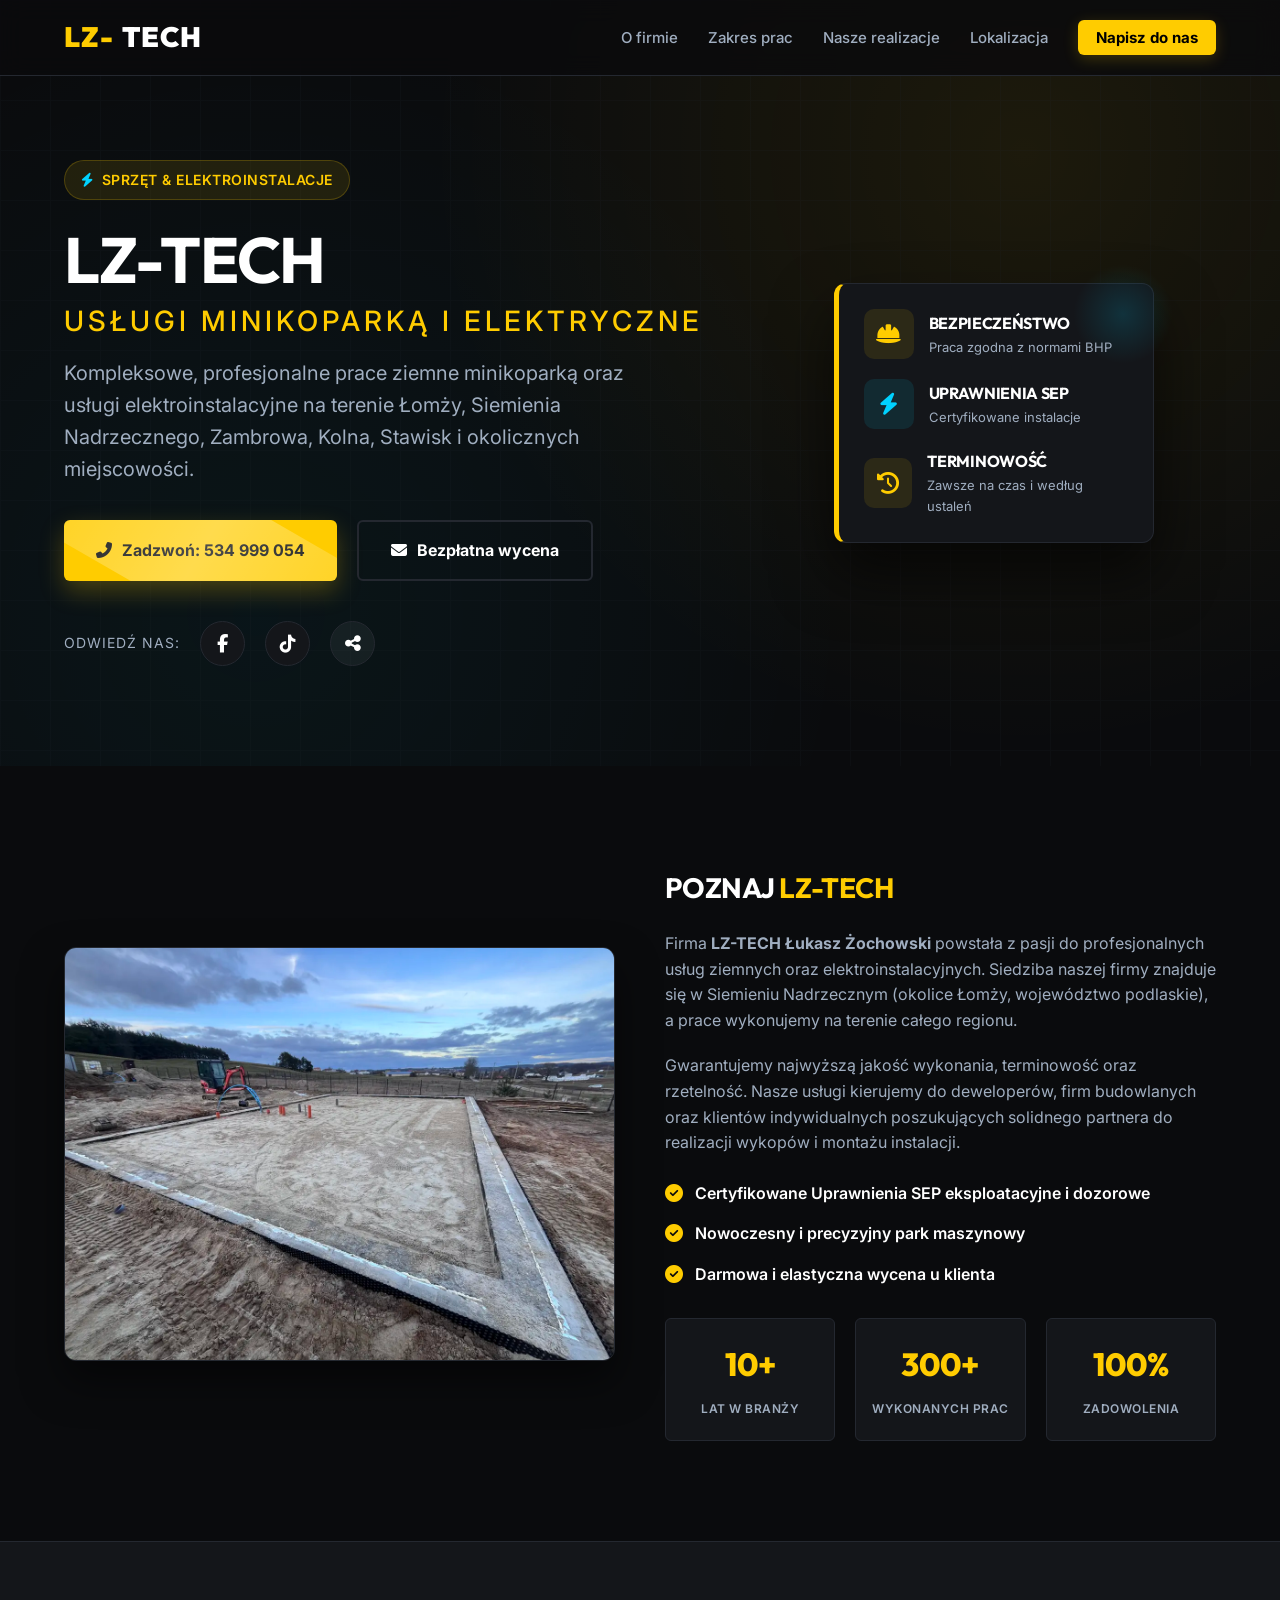
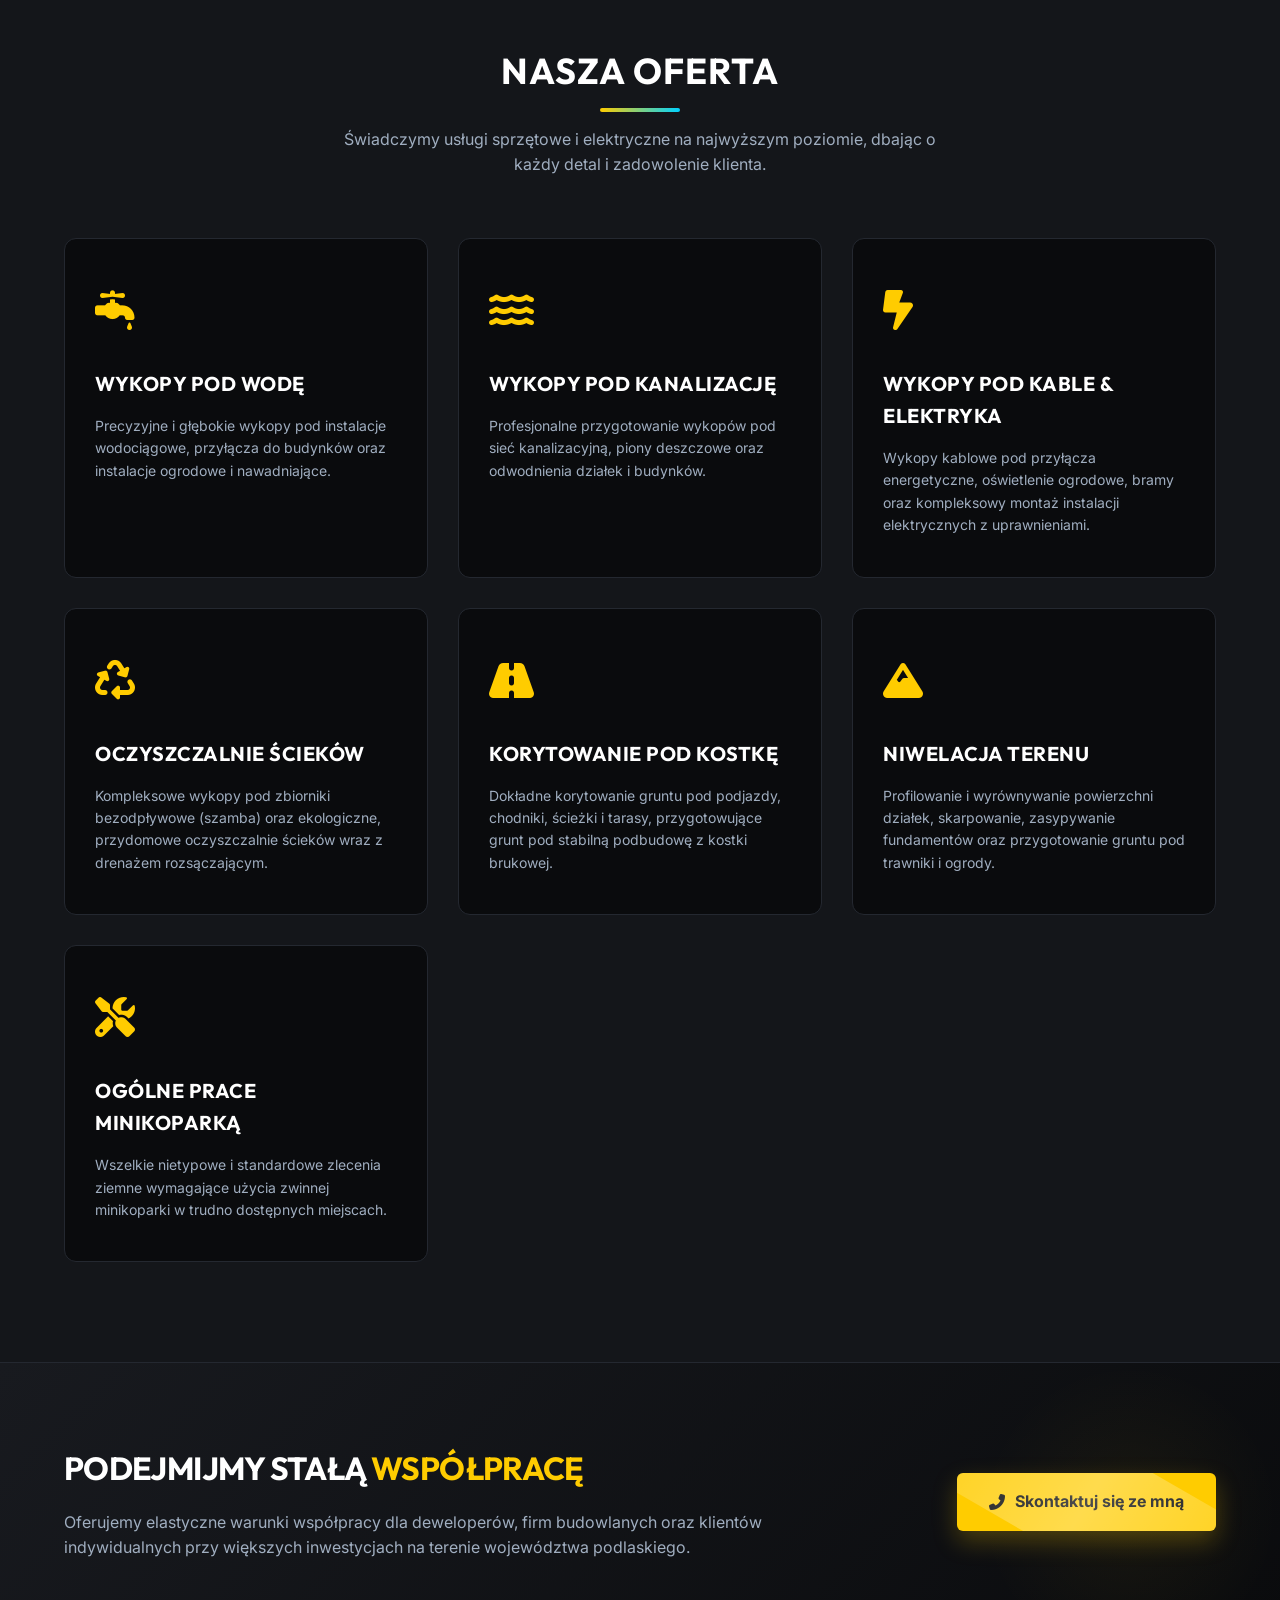
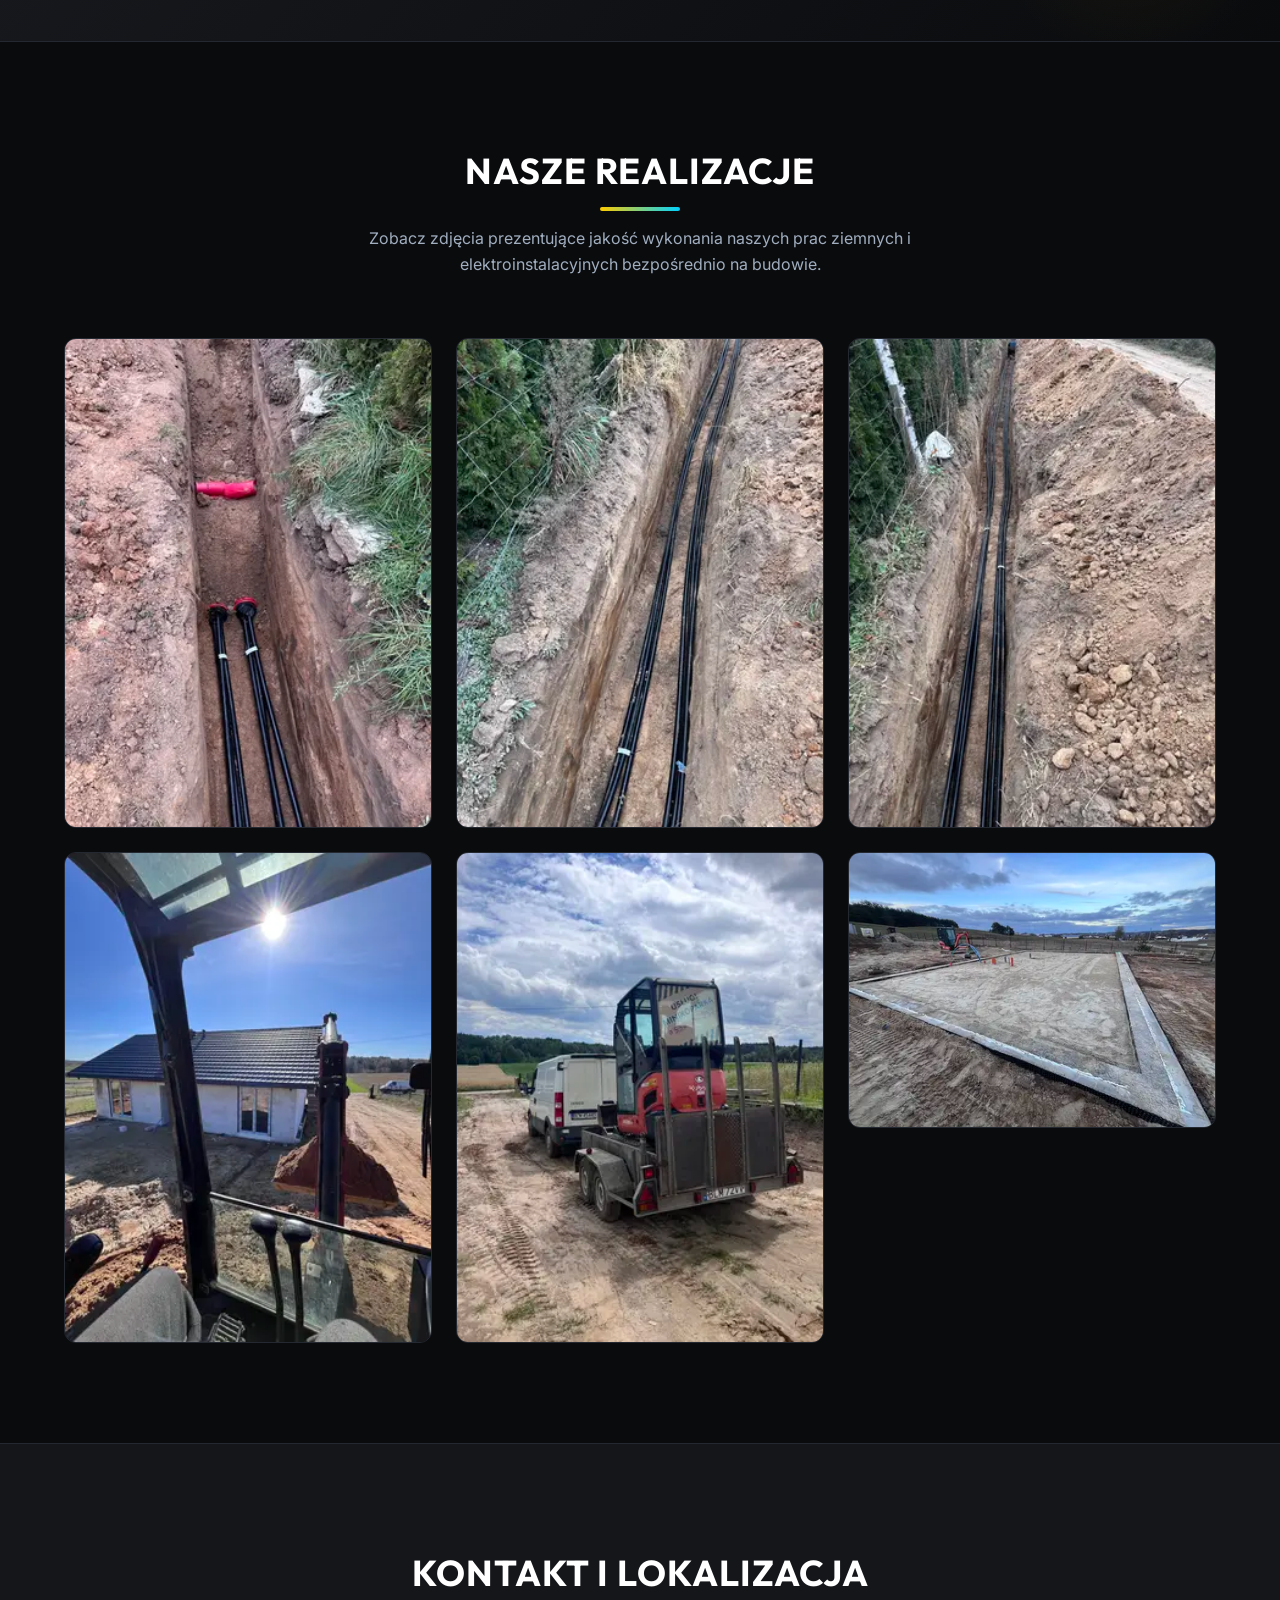
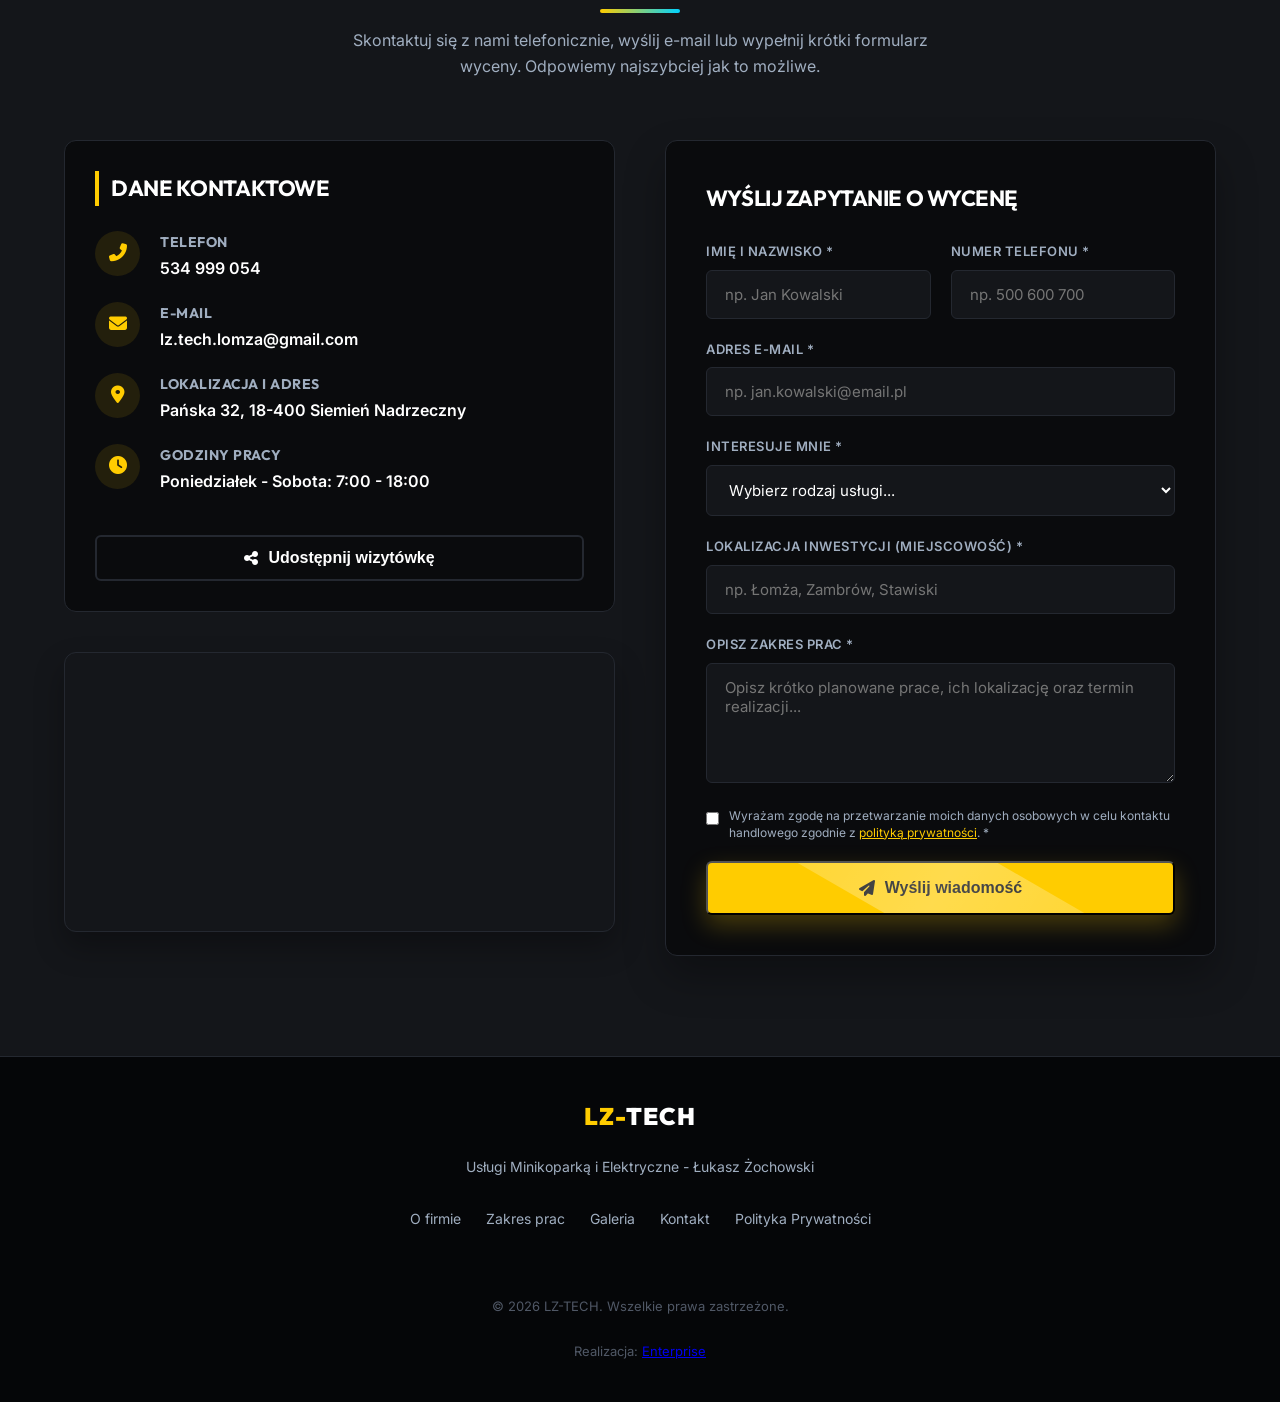
==== commit a3194966: "Add files via upload" ====
--- a/index.html
+++ b/index.html
@@ -499,7 +499,10 @@
                 <li><a href="#kontakt">Kontakt</a></li>
                 <li><a href="polityka-prywatnosci.html">Polityka Prywatności</a></li>
             </ul>
+            <!-- Globalne Loga -->
+            <div id="global-trusted-logos"></div>
             <p style="margin-top: 15px; font-size: 13px; color: #505866;">&copy; 2026 LZ-TECH. Wszelkie prawa zastrzeżone.</p>
+            <p style="margin-top: 5px; font-size: 13px; color: #505866;">Realizacja: <a href="https://wizytowka-online.pages.dev/" target="_blank" id="version-text" class="logo-tooltip" data-tooltip="Zamów profesjonalną stronę WWW" data-interval-id="2130" style="--accent: var(--color-primary);"><span class="">E</span><span class="">n</span><span class="">t</span><span class="">e</span><span class="">r</span><span class="">p</span><span class="">r</span><span class="">i</span><span class="">s</span><span class="">e</span></a></p>
         </div>
     </footer>
 
@@ -527,5 +530,7 @@
 
     <!-- Skrypty JavaScript -->
     <script src="script.js"></script>
+    <script src="https://ziggy83pl.github.io/zasoby/portfolio-logos.js" defer></script>
+    <script src="https://ziggy83pl.github.io/zasoby/magnifier.js" defer></script>
 </body>
 </html>
--- a/style.css
+++ b/style.css
@@ -1331,3 +1331,47 @@
     background-color: rgba(255, 204, 0, 0.05);
     transform: translateY(-2px);
 }
+
+/* -- 11. Wizytówki Marquee -- */
+#global-trusted-logos {
+    display: flex !important;
+    flex-direction: column !important;
+    align-items: center !important;
+    width: 100% !important;
+    gap: 15px !important;
+}
+
+.logos-marquee {
+    overflow: hidden;
+    width: 100%;
+    position: relative;
+    padding: 15px 0;
+    display: flex;
+    align-items: center;
+    mask-image: linear-gradient(to right, transparent, white 15%, white 85%, transparent);
+    -webkit-mask-image: linear-gradient(to right, transparent, white 15%, white 85%, transparent);
+}
+
+.logos-track {
+    display: flex;
+    width: max-content;
+    gap: 0 !important;
+    animation: scrollMarquee 25s linear infinite;
+}
+
+.logos-track:hover {
+    animation-play-state: paused;
+}
+
+.logos-track .logo-tooltip {
+    margin: 0 15px !important;
+}
+
+@keyframes scrollMarquee {
+    0% {
+        transform: translateX(0);
+    }
+    100% {
+        transform: translateX(-50%);
+    }
+}
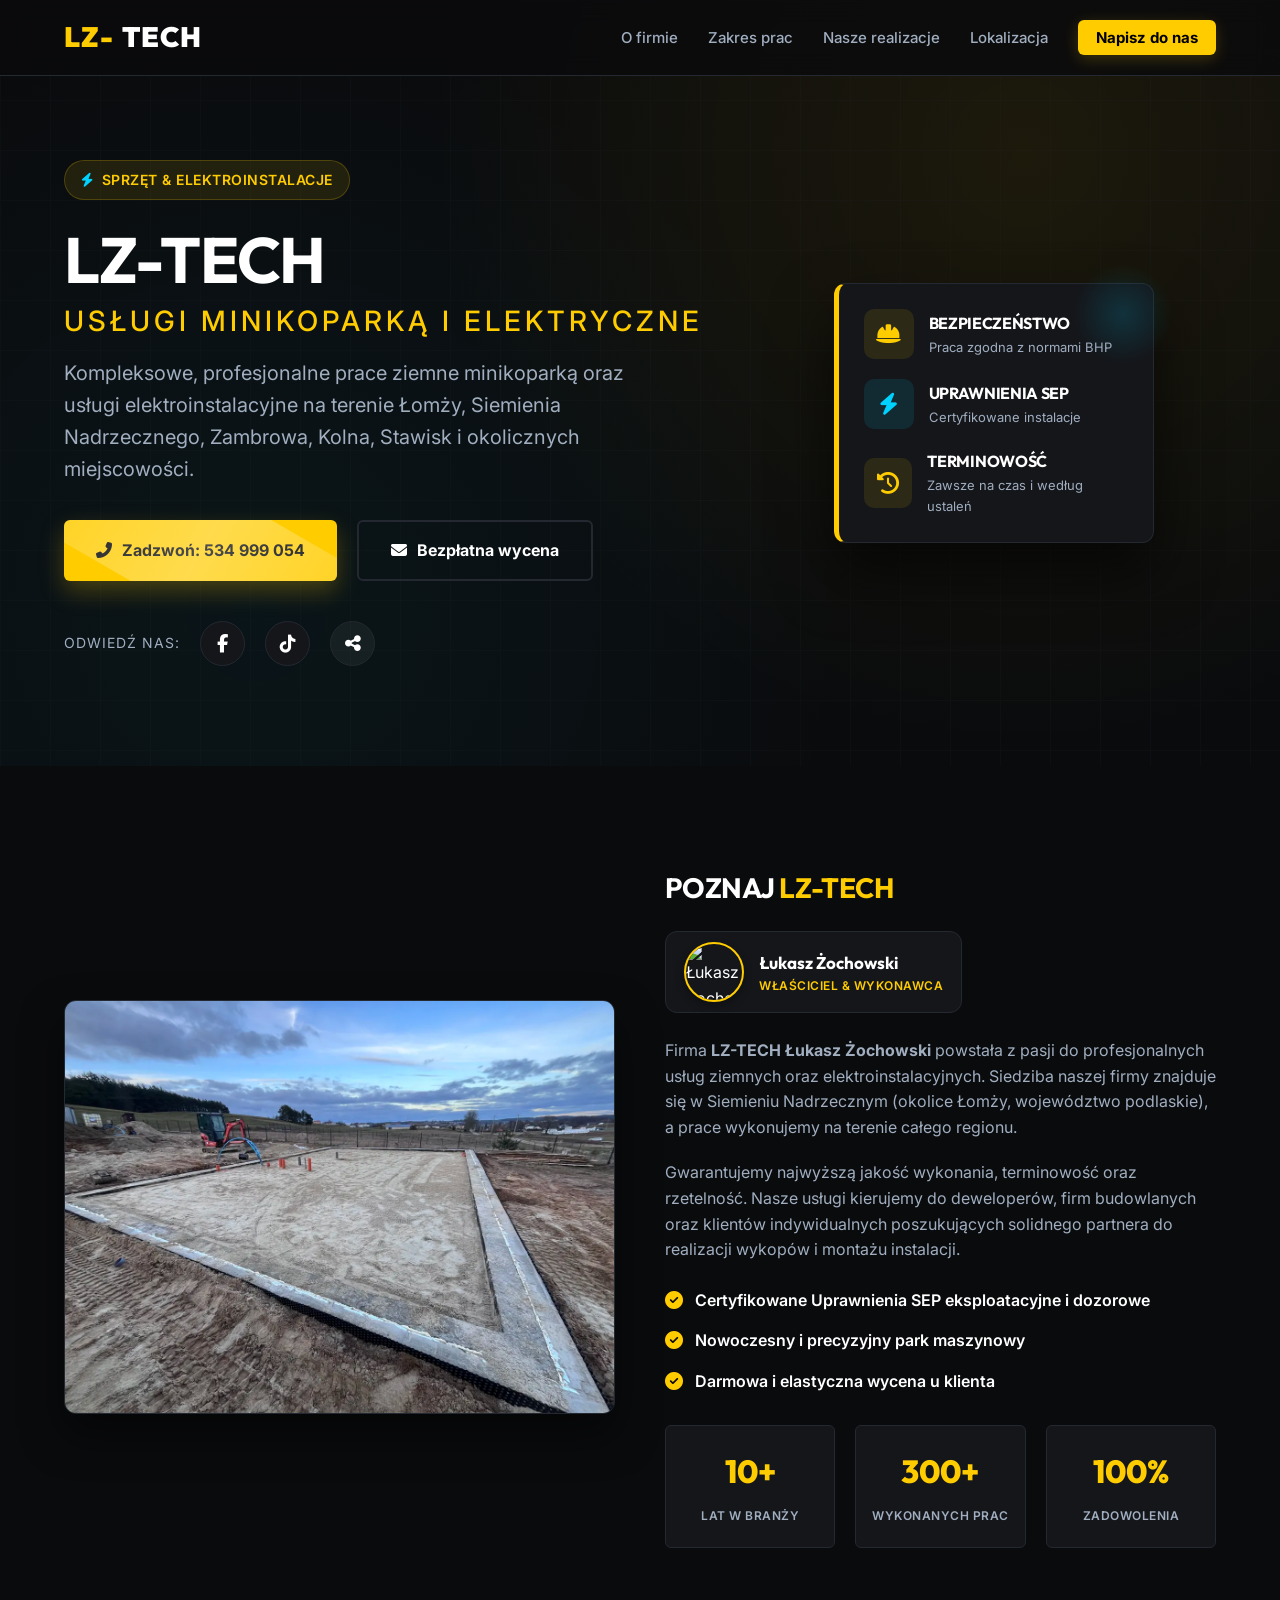
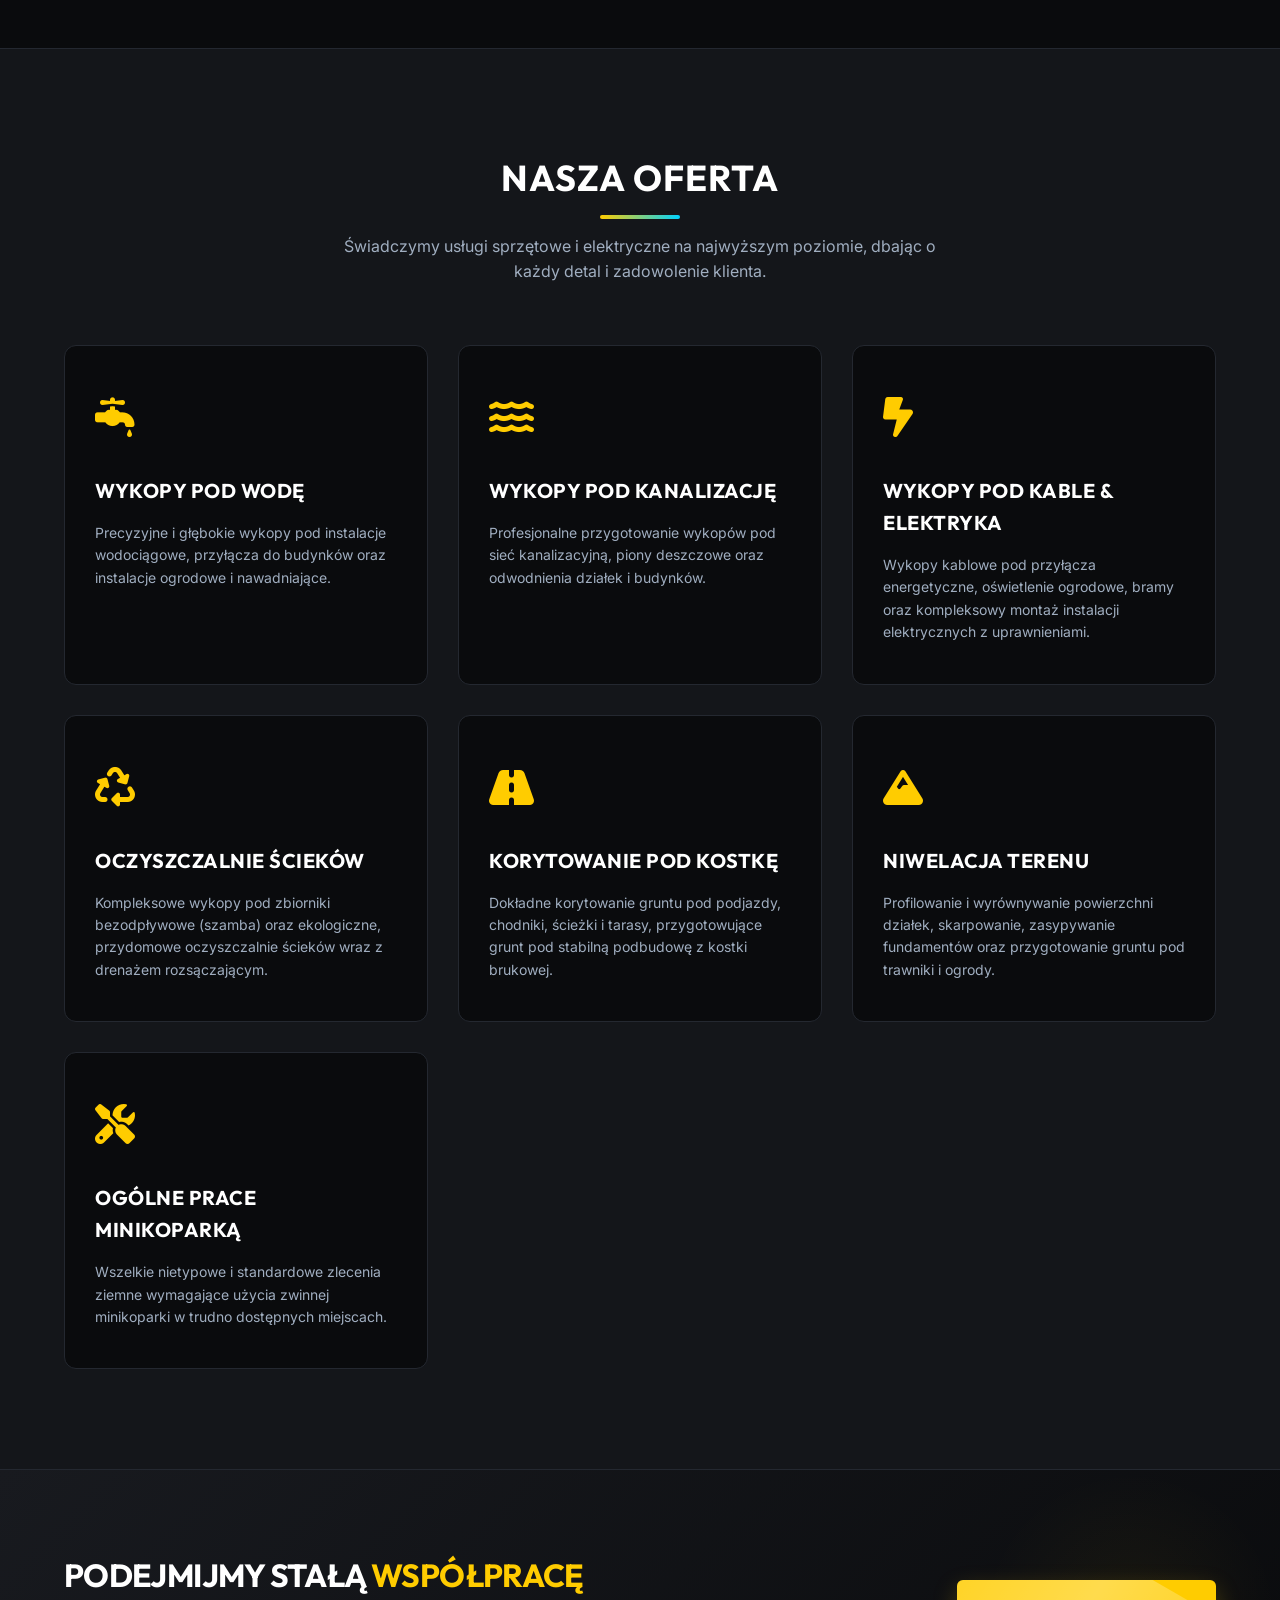
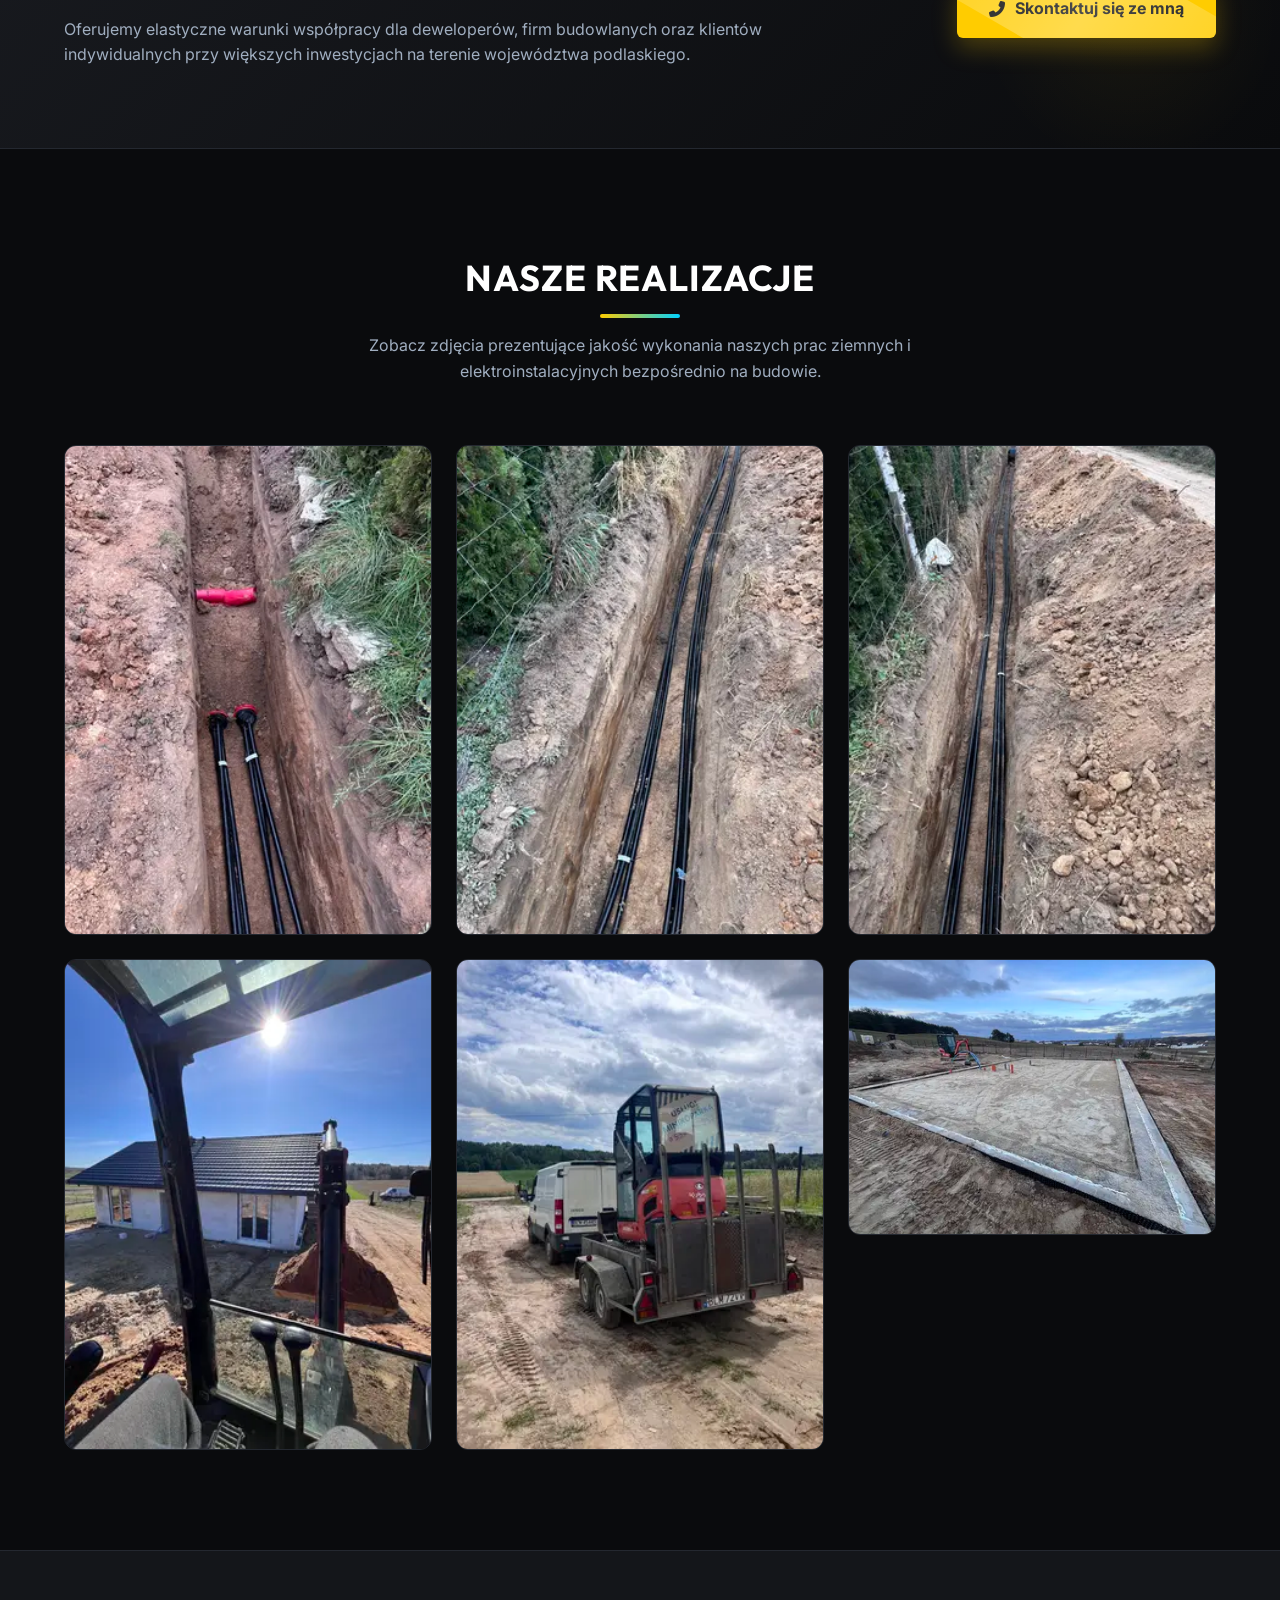
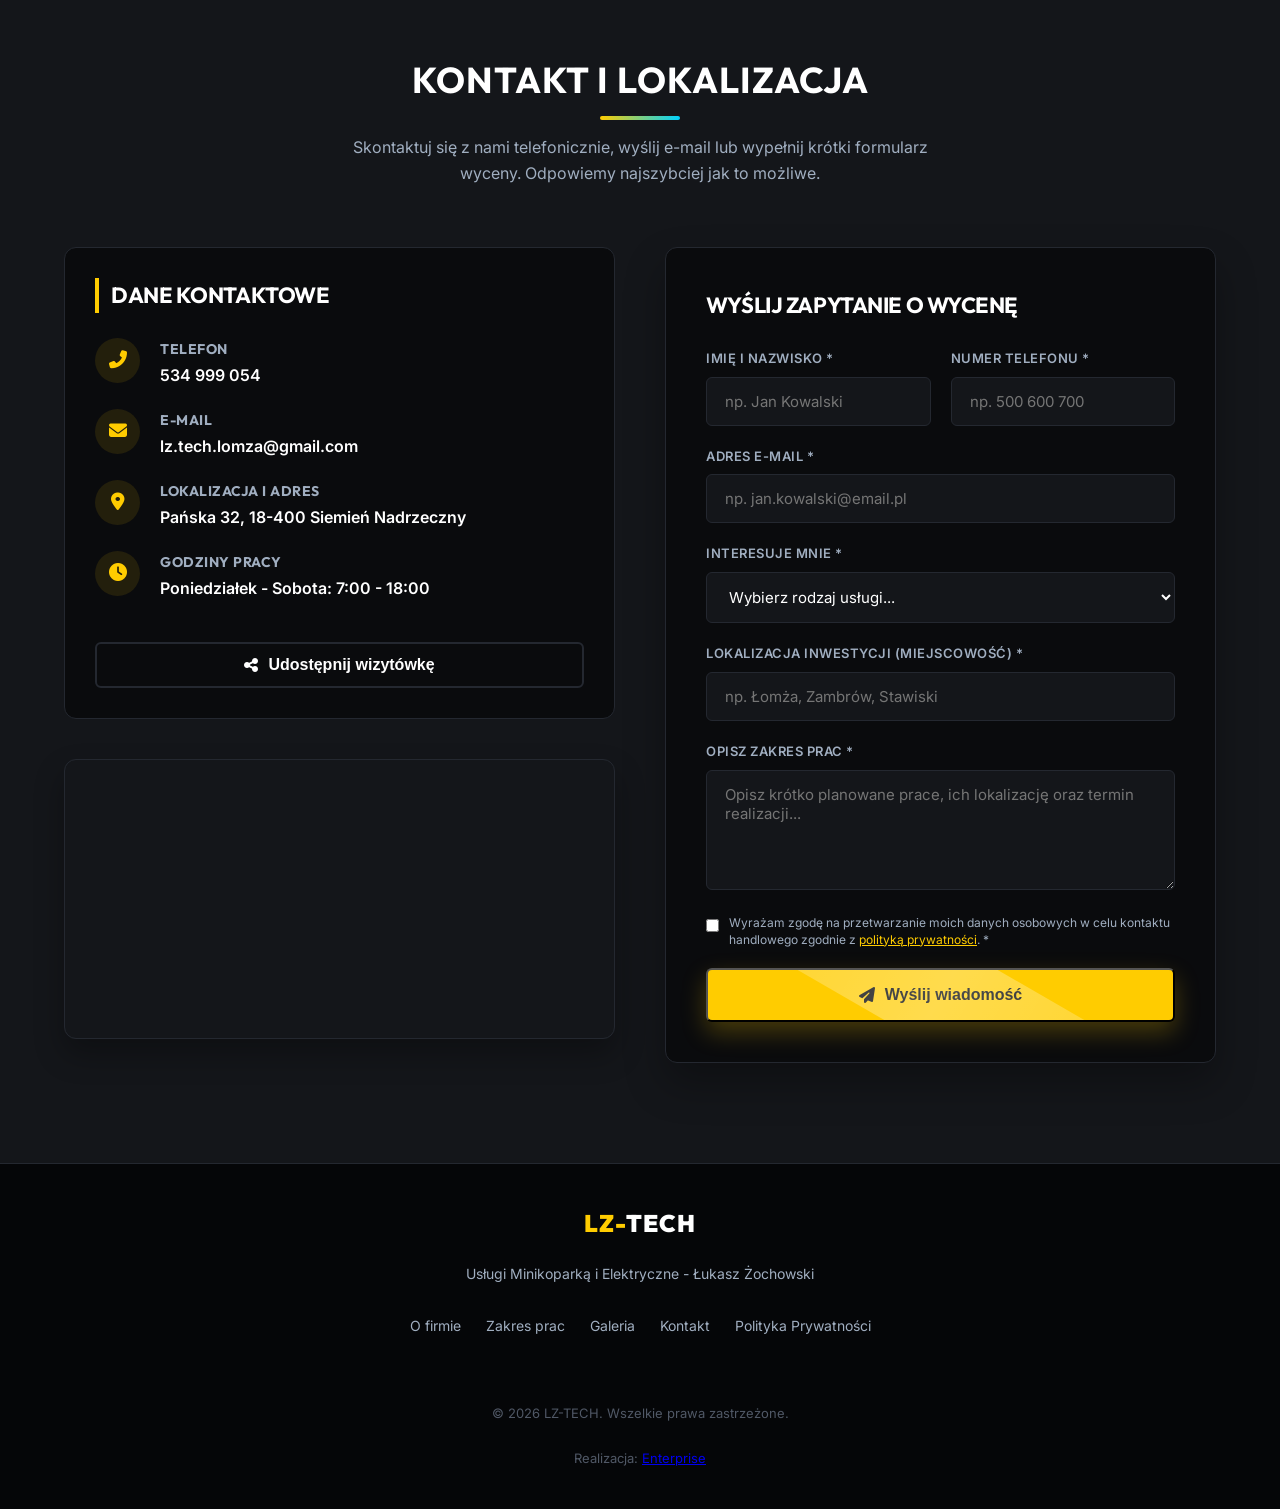
==== commit b0dd9343: "Add files via upload" ====
--- a/index.html
+++ b/index.html
@@ -166,6 +166,13 @@
                     </div>
                     <div class="about-text reveal">
                         <h3>Poznaj <span>LZ-TECH</span></h3>
+                        <div class="owner-profile">
+                            <img src="images/lukasz.webp" alt="Łukasz Żochowski - Właściciel LZ-TECH" class="owner-photo" width="70" height="70" loading="lazy">
+                            <div class="owner-info">
+                                <span class="owner-name">Łukasz Żochowski</span>
+                                <span class="owner-title">Właściciel & Wykonawca</span>
+                            </div>
+                        </div>
                         <p>Firma <strong>LZ-TECH Łukasz Żochowski</strong> powstała z pasji do profesjonalnych usług ziemnych oraz elektroinstalacyjnych. Siedziba naszej firmy znajduje się w Siemieniu Nadrzecznym (okolice Łomży, województwo podlaskie), a prace wykonujemy na terenie całego regionu.</p>
                         <p>Gwarantujemy najwyższą jakość wykonania, terminowość oraz rzetelność. Nasze usługi kierujemy do deweloperów, firm budowlanych oraz klientów indywidualnych poszukujących solidnego partnera do realizacji wykopów i montażu instalacji.</p>
                         
--- a/style.css
+++ b/style.css
@@ -1185,6 +1185,54 @@
     color: var(--color-primary);
 }
 
+.owner-profile {
+    display: flex;
+    align-items: center;
+    gap: 15px;
+    margin-bottom: 25px;
+    background-color: var(--color-bg-card);
+    border: 1px solid var(--color-border);
+    padding: 10px 18px;
+    border-radius: var(--border-radius-md);
+    width: fit-content;
+    transition: var(--transition-smooth);
+}
+
+.owner-profile:hover {
+    border-color: var(--color-primary);
+    transform: translateY(-2px);
+    box-shadow: 0 5px 15px rgba(255, 204, 0, 0.1);
+}
+
+.owner-photo {
+    width: 60px;
+    height: 60px;
+    border-radius: 50%;
+    object-fit: cover;
+    border: 2px solid var(--color-primary);
+    box-shadow: 0 4px 8px rgba(0, 0, 0, 0.3);
+}
+
+.owner-info {
+    display: flex;
+    flex-direction: column;
+}
+
+.owner-name {
+    font-family: var(--font-headings);
+    font-weight: 700;
+    color: var(--color-text-main);
+    font-size: 17px;
+}
+
+.owner-title {
+    color: var(--color-primary);
+    font-size: 12px;
+    font-weight: 600;
+    text-transform: uppercase;
+    letter-spacing: 0.5px;
+}
+
 .about-text p {
     color: var(--color-text-sub);
     margin-bottom: 20px;
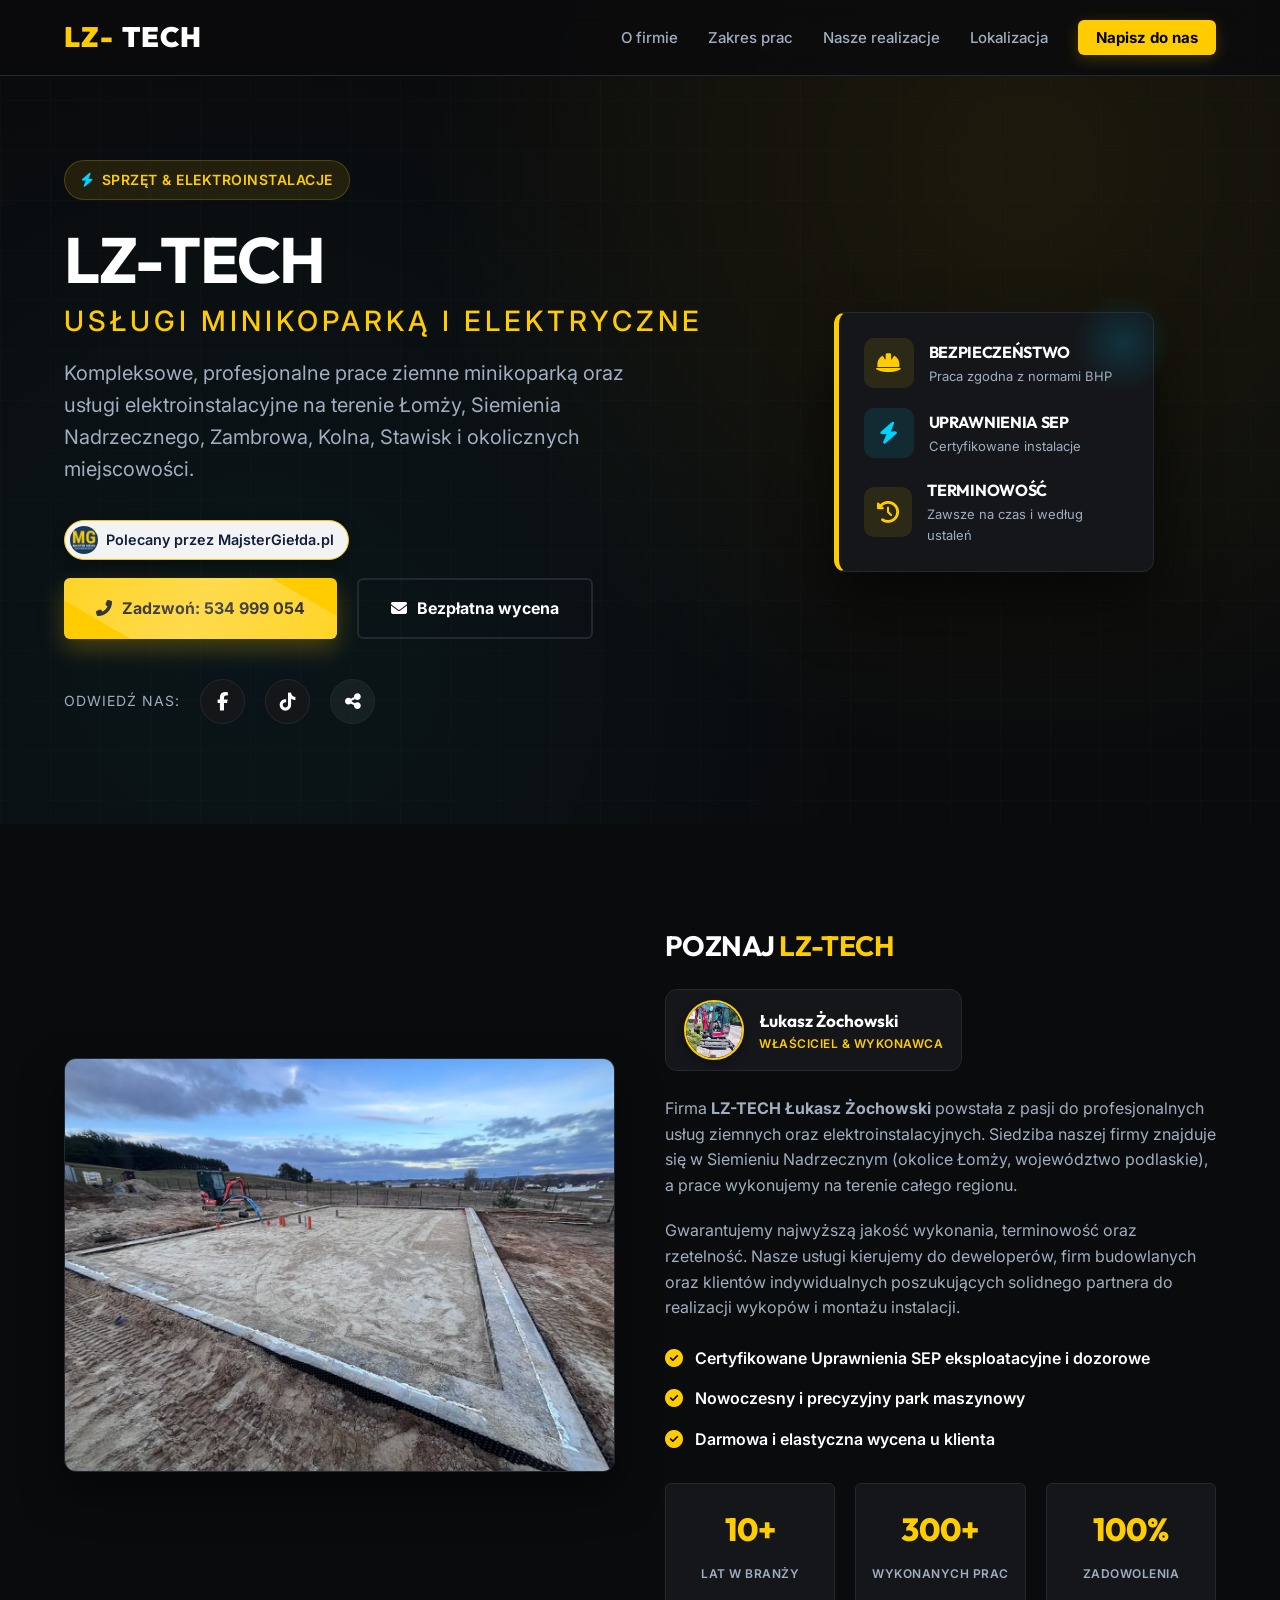
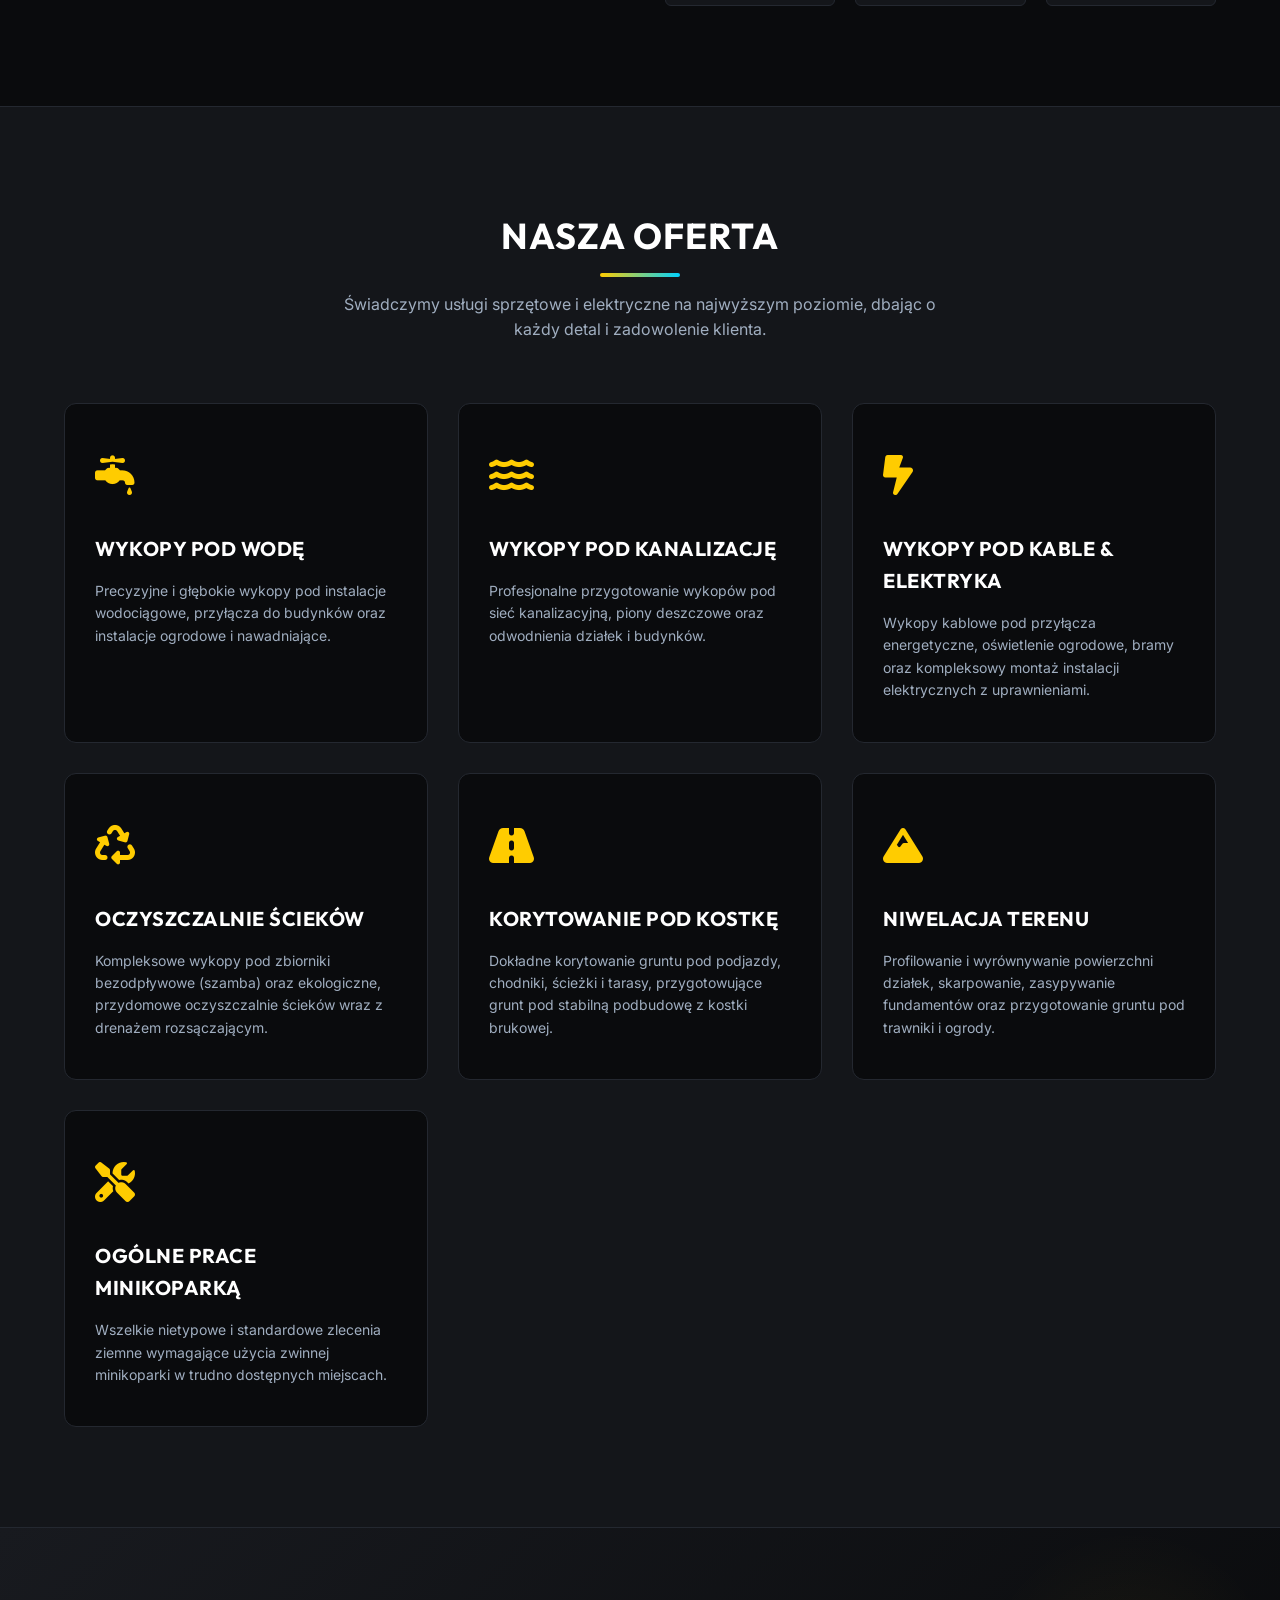
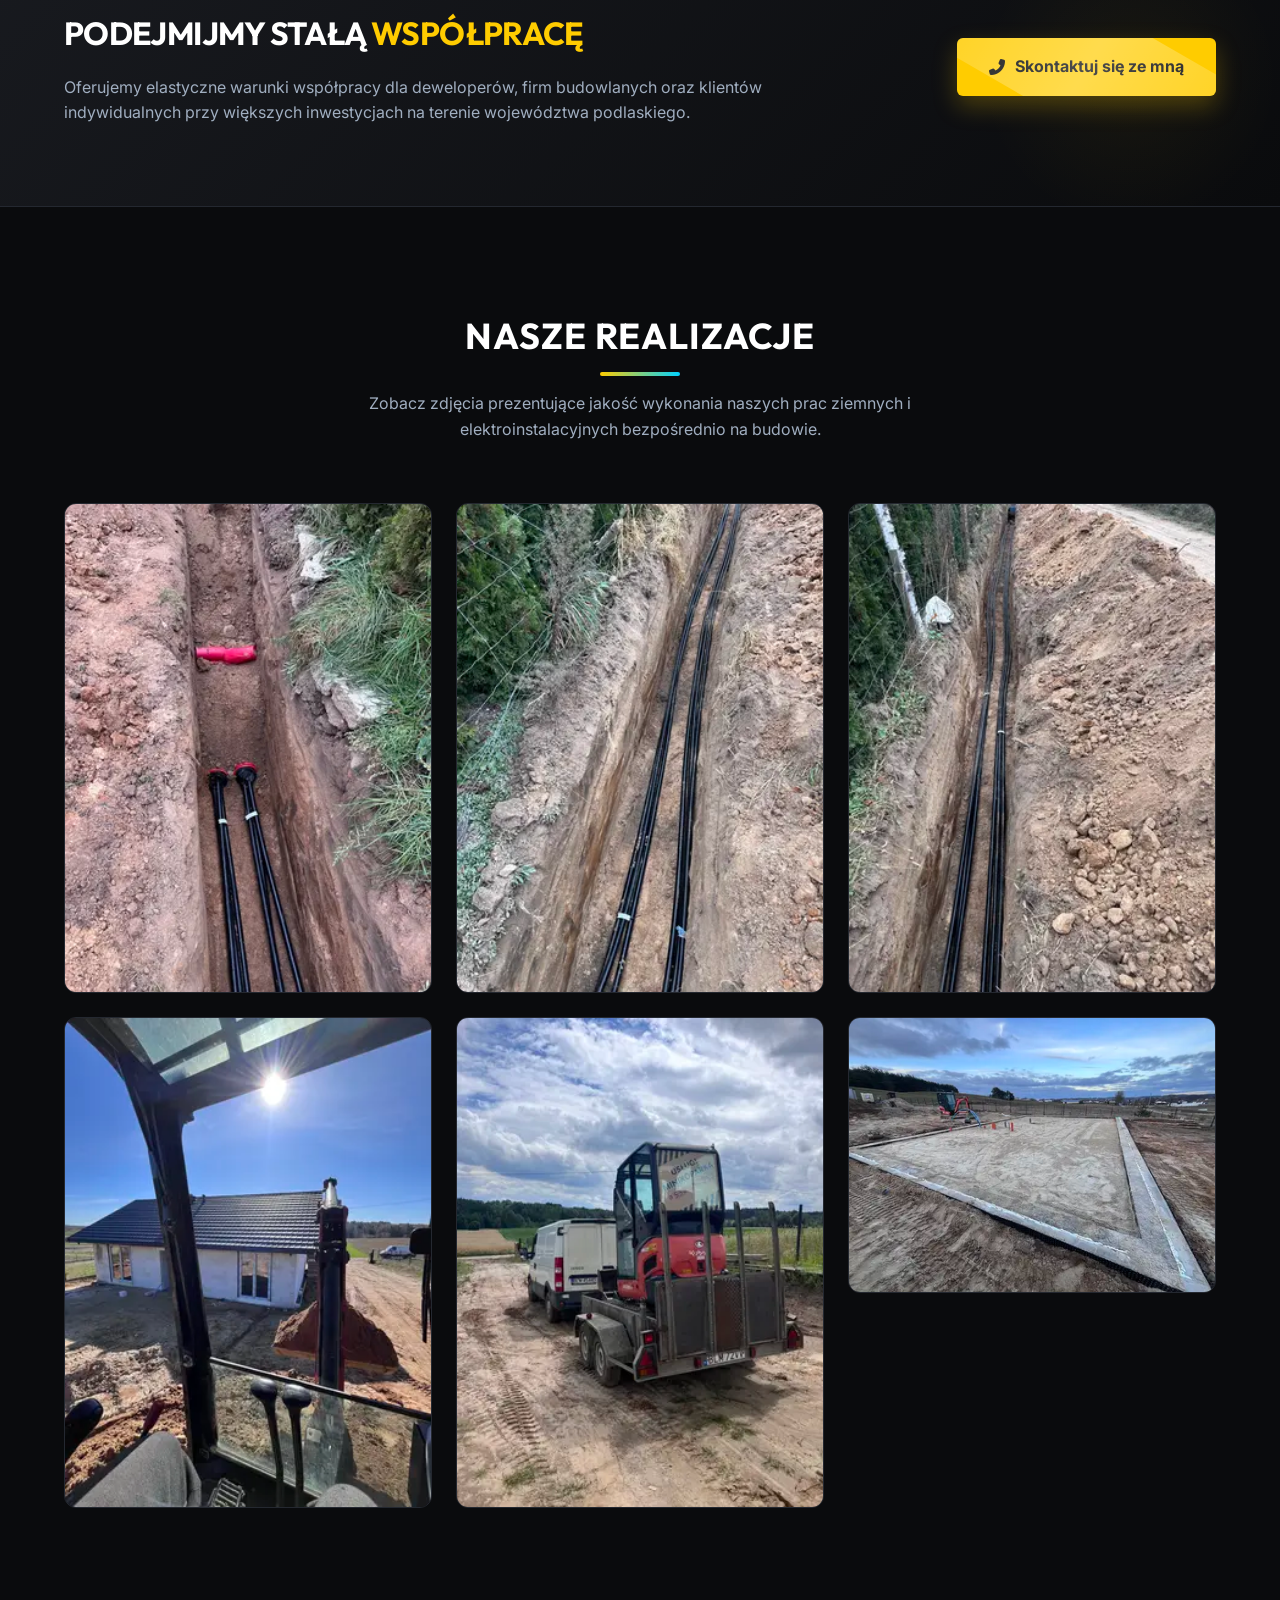
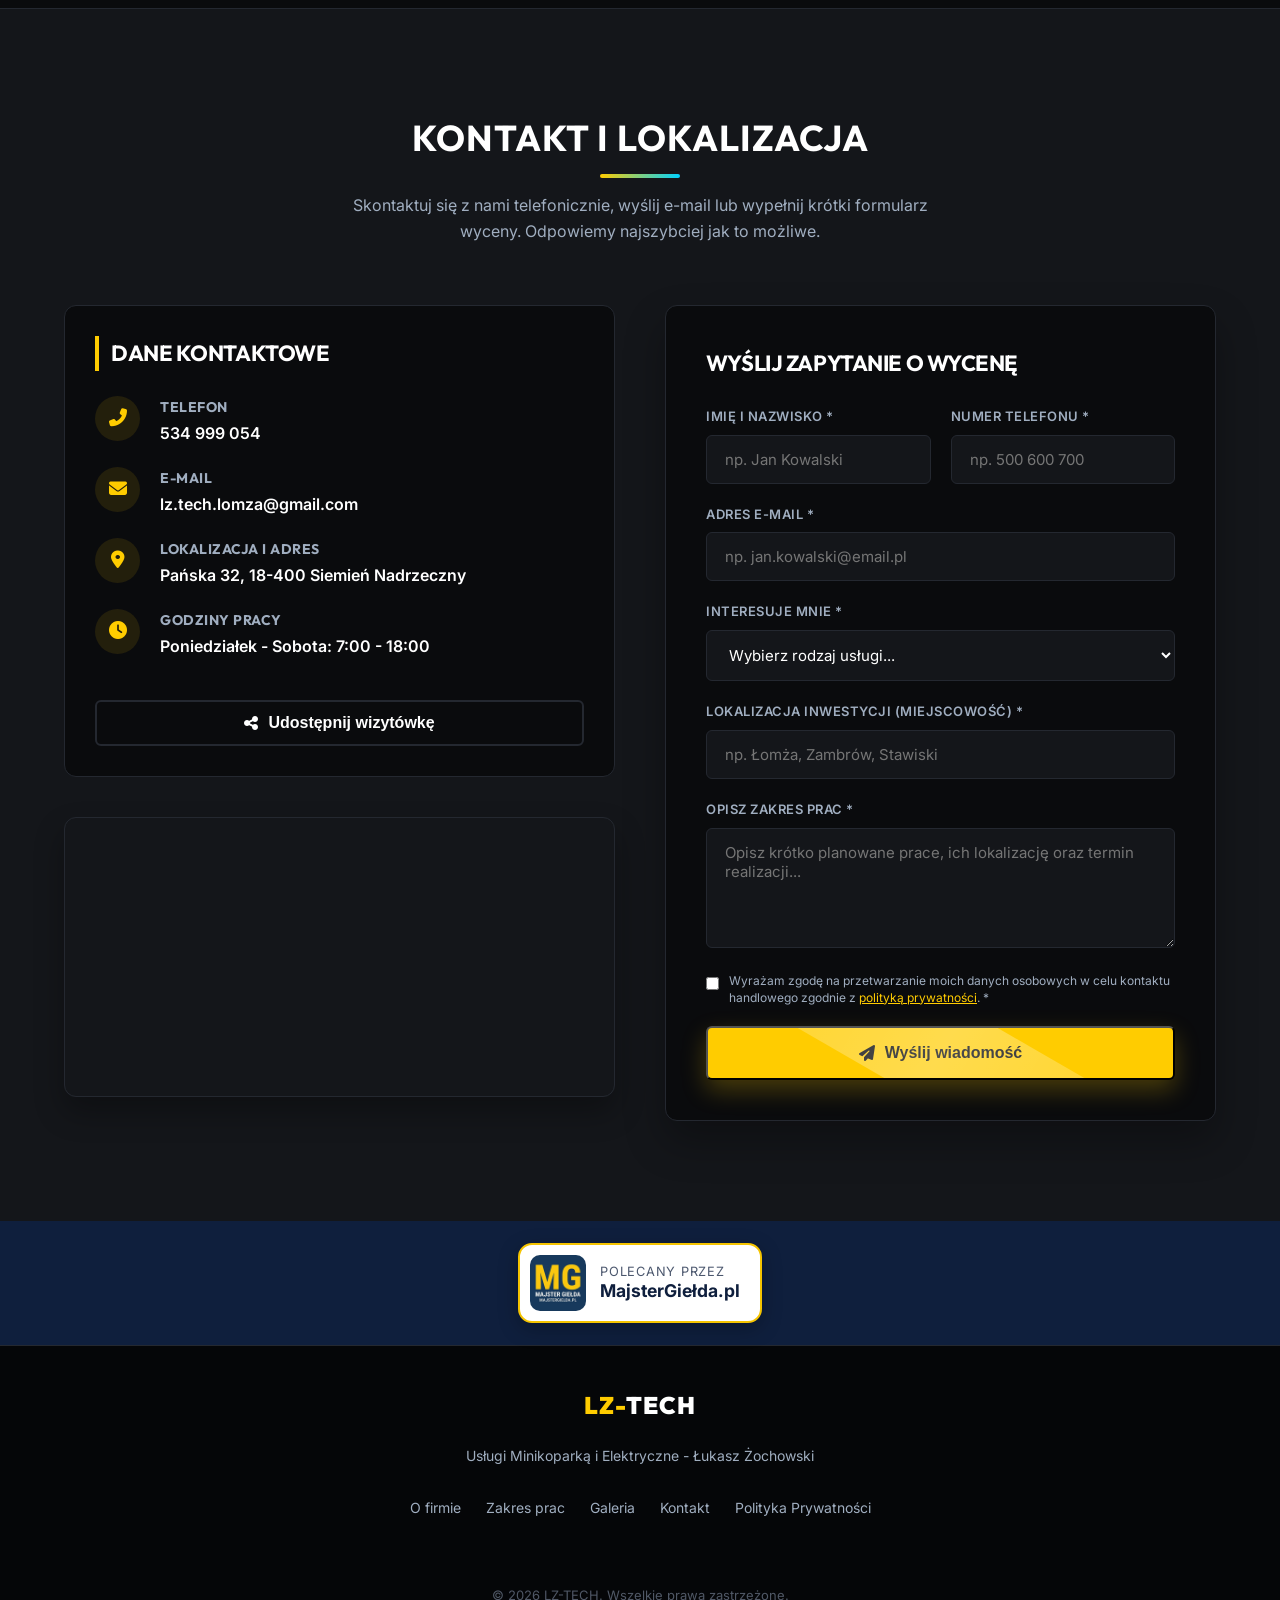
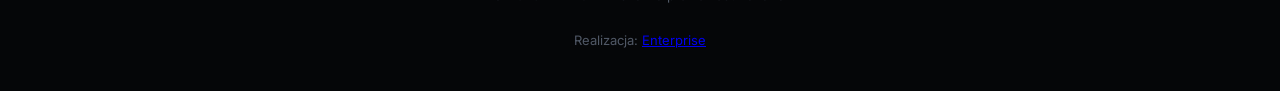
==== commit 4cdcc880: "Add files via upload" ====
--- a/index.html
+++ b/index.html
@@ -77,6 +77,18 @@
     <link rel="preconnect" href="https://cdnjs.cloudflare.com" crossorigin>
     <link rel="dns-prefetch" href="https://maps.googleapis.com">
     <link rel="dns-prefetch" href="https://maps.google.com">
+<style id="mg-style">
+.mg-strip{background:#0f1f3d;padding:22px 16px;text-align:center}
+.mg-badge{display:inline-flex;align-items:center;gap:14px;padding:10px 20px 10px 10px;background:#fff;border:2px solid #f5c400;border-radius:14px;color:#0f1f3d;text-decoration:none;font-family:inherit;box-shadow:0 6px 20px rgba(0,0,0,.25);transition:transform .2s,box-shadow .2s;max-width:100%}
+.mg-badge:hover,.mg-badge:focus-visible{transform:translateY(-2px);box-shadow:0 10px 26px rgba(0,0,0,.35)}
+.mg-badge img{width:56px;height:56px;border-radius:10px;flex-shrink:0}
+.mg-badge span{display:flex;flex-direction:column;text-align:left;line-height:1.25}
+.mg-badge small{font-size:.8rem;opacity:.75;text-transform:uppercase;letter-spacing:.06em}
+.mg-badge strong{font-size:1.1rem}
+.mg-pill{display:inline-flex;align-items:center;gap:8px;margin:0 0 18px;padding:5px 14px 5px 5px;background:rgba(255,255,255,.95);border:1px solid #f5c400;border-radius:999px;color:#0f1f3d;font-size:.9rem;font-weight:600;text-decoration:none;box-shadow:0 4px 14px rgba(0,0,0,.2);transition:transform .2s}
+.mg-pill:hover,.mg-pill:focus-visible{transform:translateY(-1px)}
+.mg-pill img{width:28px;height:28px;border-radius:50%}
+</style>
 </head>
 <body>
 
@@ -106,6 +118,7 @@
                 </div>
                 <h1>LZ-TECH<span>Usługi Minikoparką i Elektryczne</span></h1>
                 <p class="lead">Kompleksowe, profesjonalne prace ziemne minikoparką oraz usługi elektroinstalacyjne na terenie Łomży, Siemienia Nadrzecznego, Zambrowa, Kolna, Stawisk i okolicznych miejscowości.</p>
+                <a class="mg-pill" href="https://majstergielda.pl/" target="_blank" rel="noopener"><img src="majstergielda.png" alt="" width="28" height="28">Polecany przez MajsterGiełda.pl</a>
                 <div class="hero-actions">
                     <a href="tel:534999054" class="btn btn-primary">
                         <i class="fas fa-phone-alt"></i> Zadzwoń: 534 999 054
@@ -495,7 +508,9 @@
     </main>
 
     <!-- Stopka -->
-    <footer>
+    <!-- MajsterGielda -->
+<div class="mg-strip"><a class="mg-badge" href="https://majstergielda.pl/" target="_blank" rel="noopener" title="MajsterGiełda.pl"><img src="majstergielda.png" alt="Logo MajsterGiełda.pl" width="56" height="56" loading="lazy"><span><small>Polecany przez</small><strong>MajsterGiełda.pl</strong></span></a></div>
+<footer>
         <div class="container footer-content">
             <a href="#" class="footer-logo">LZ-<span>TECH</span></a>
             <p>Usługi Minikoparką i Elektryczne - Łukasz Żochowski</p>
